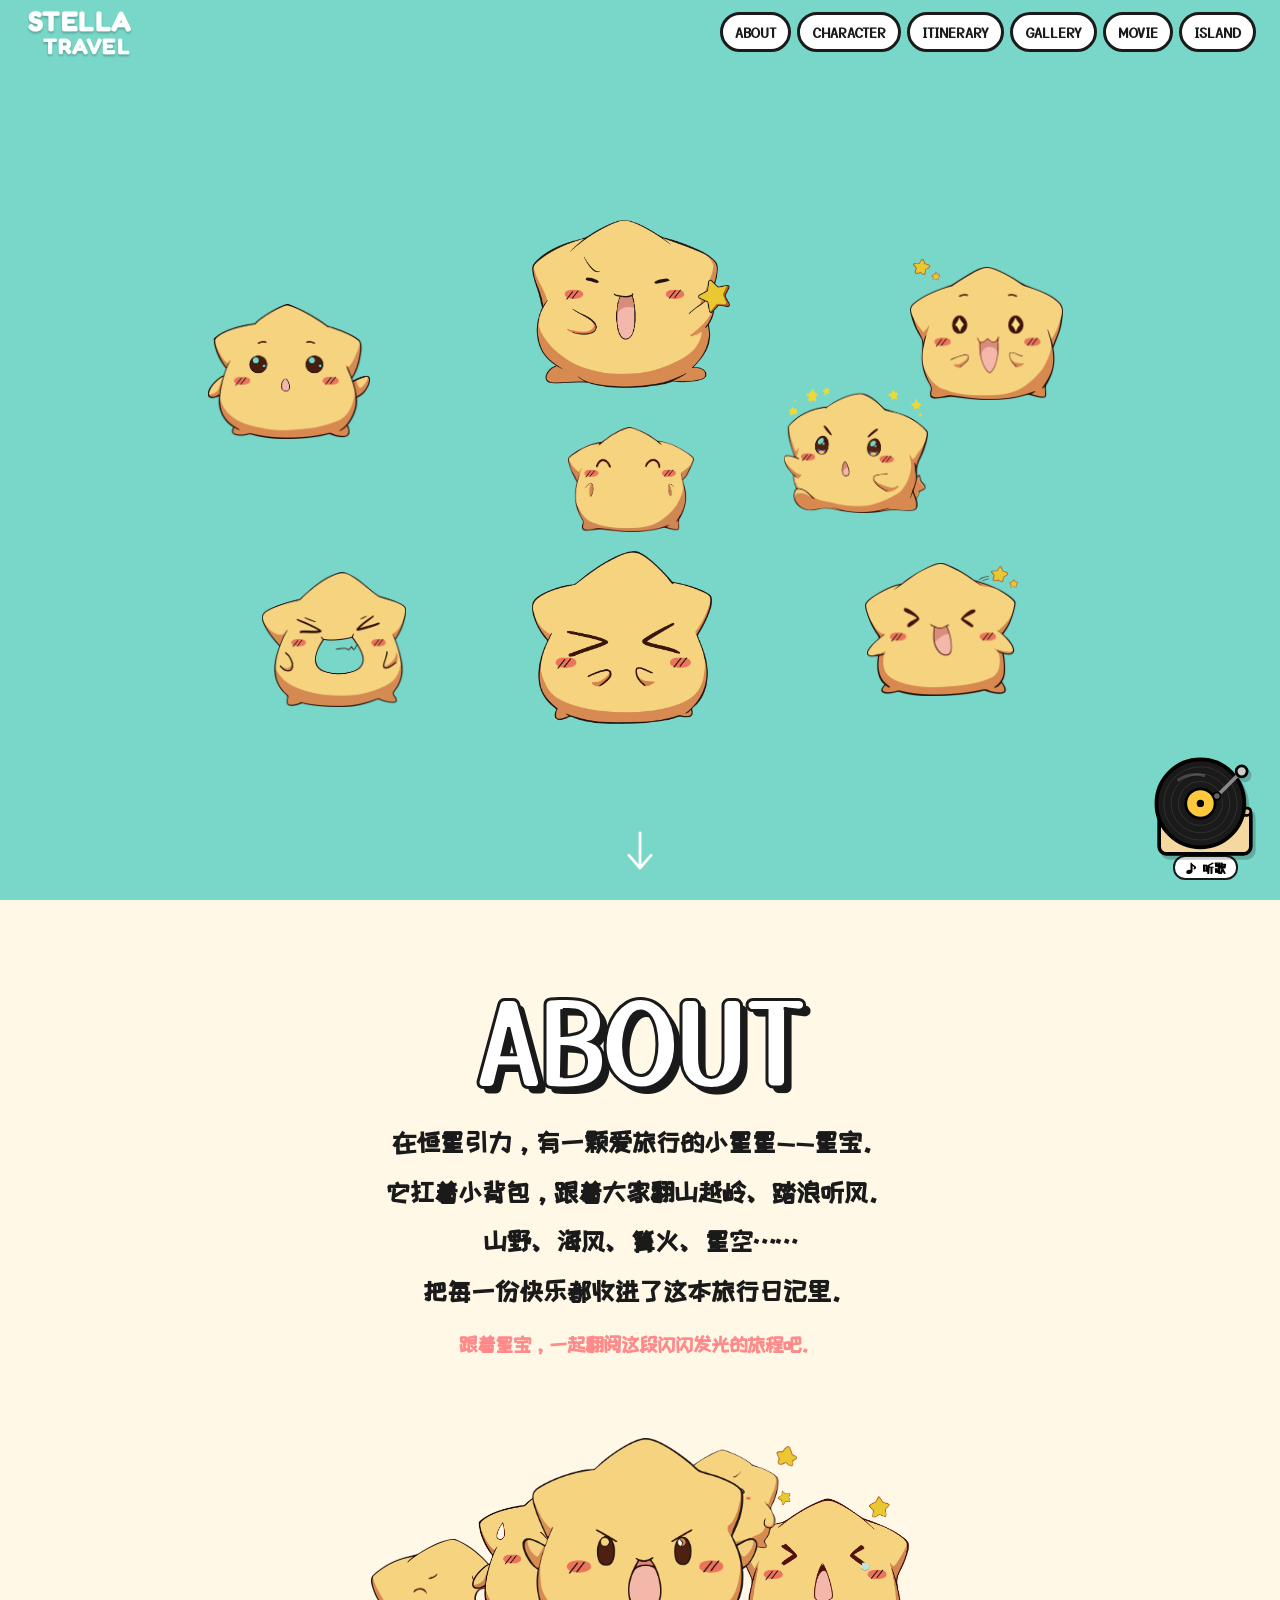
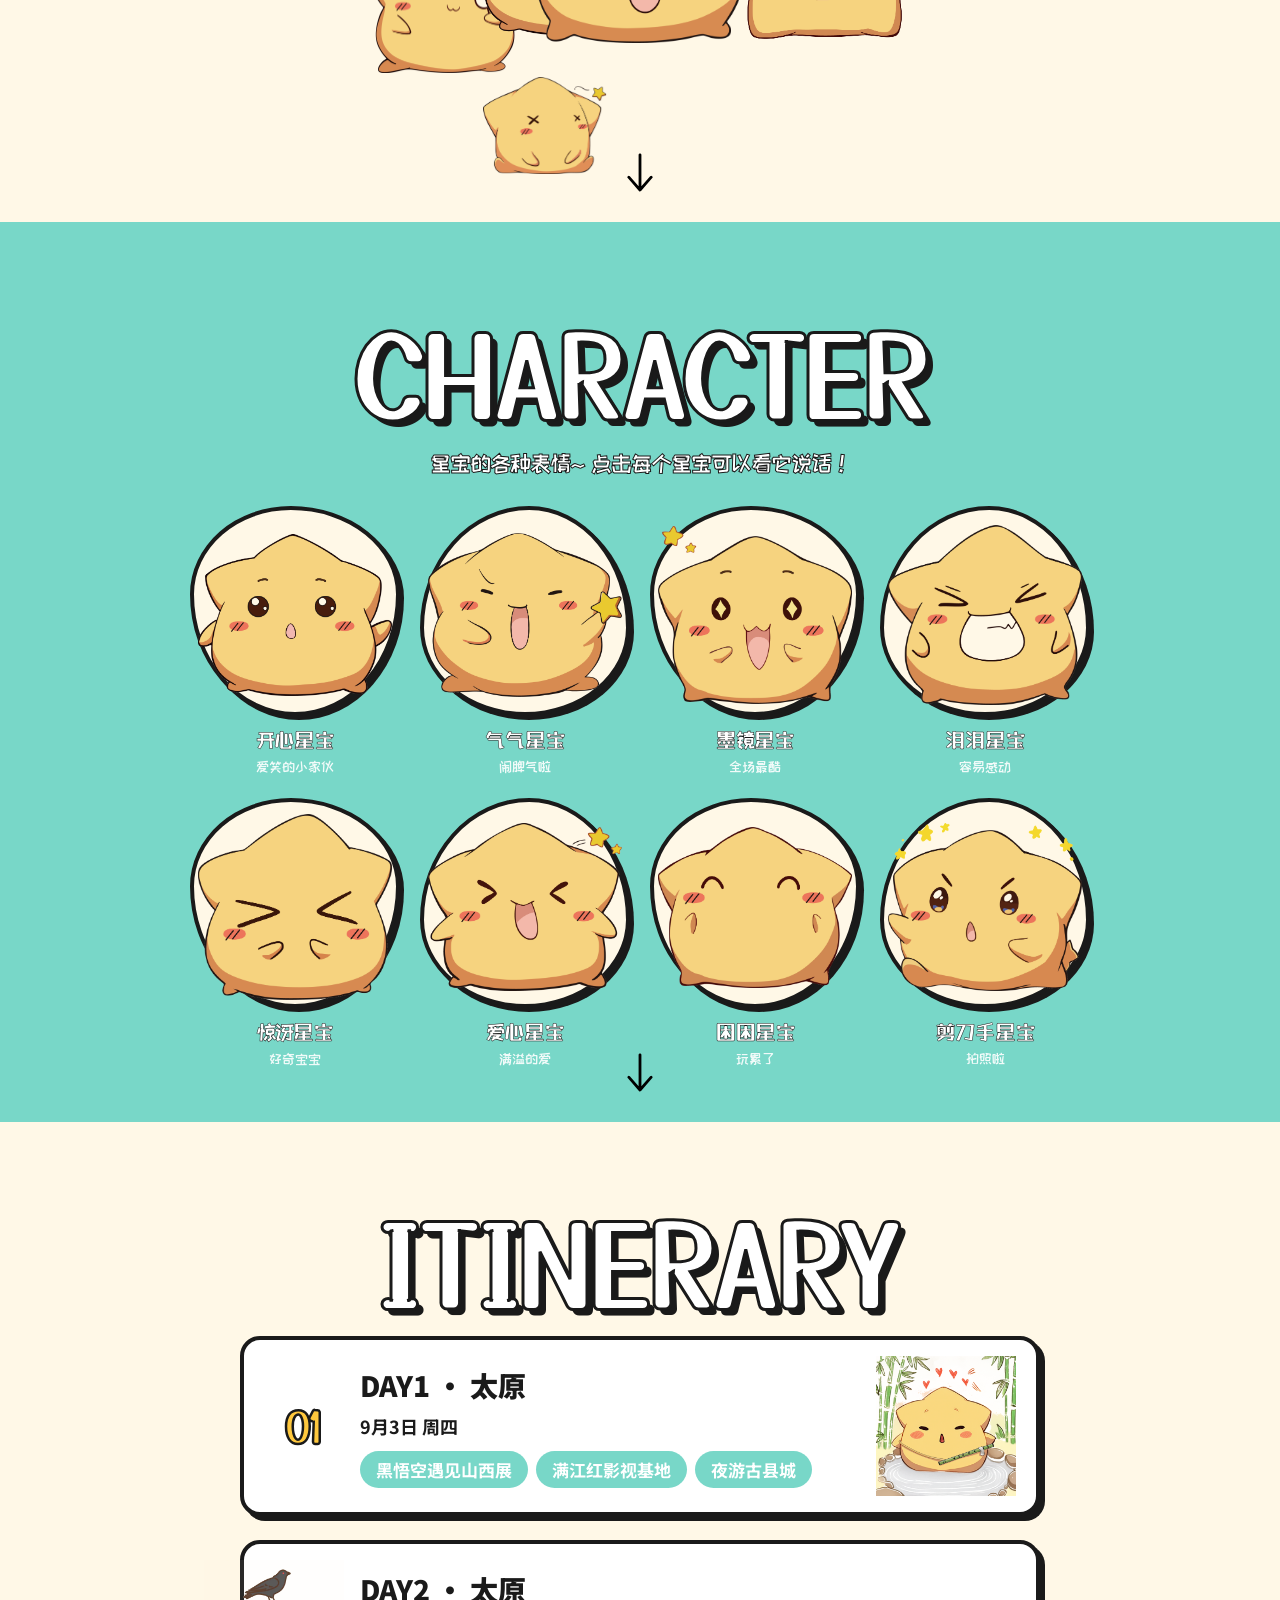
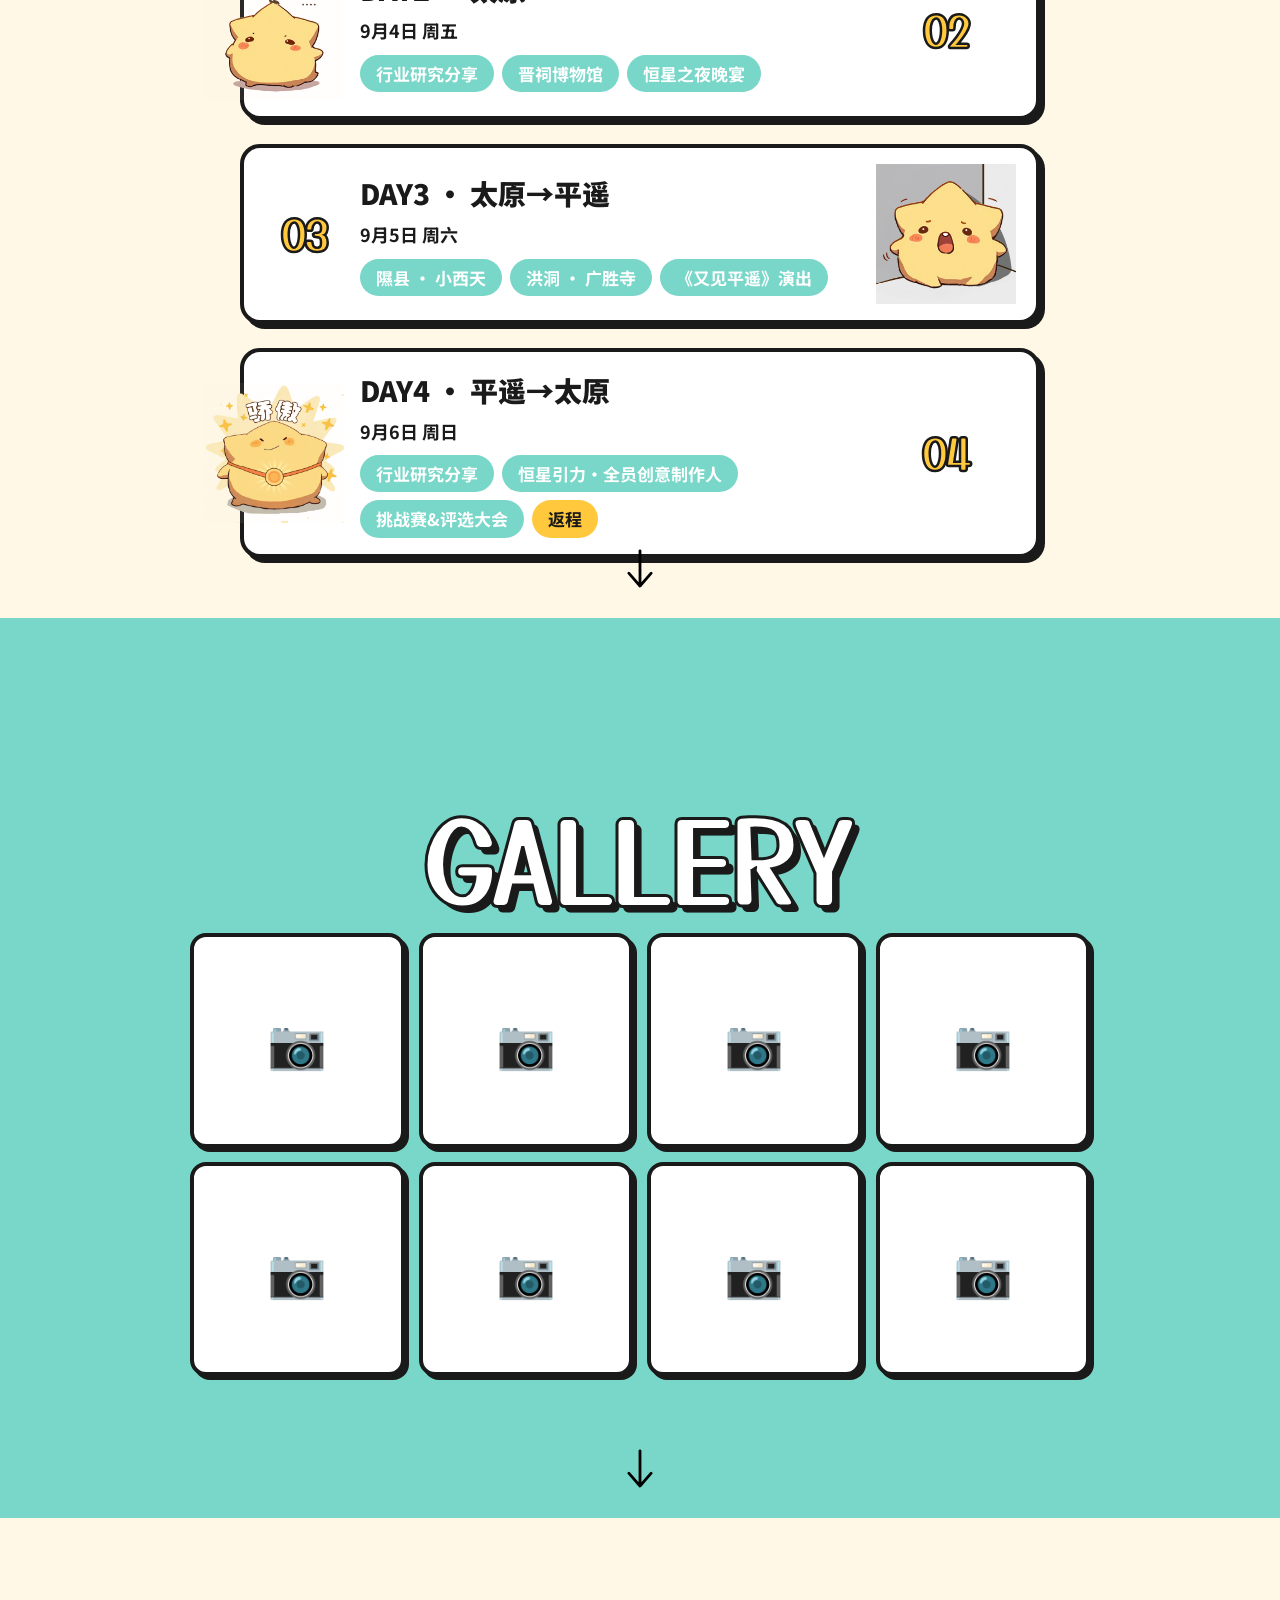
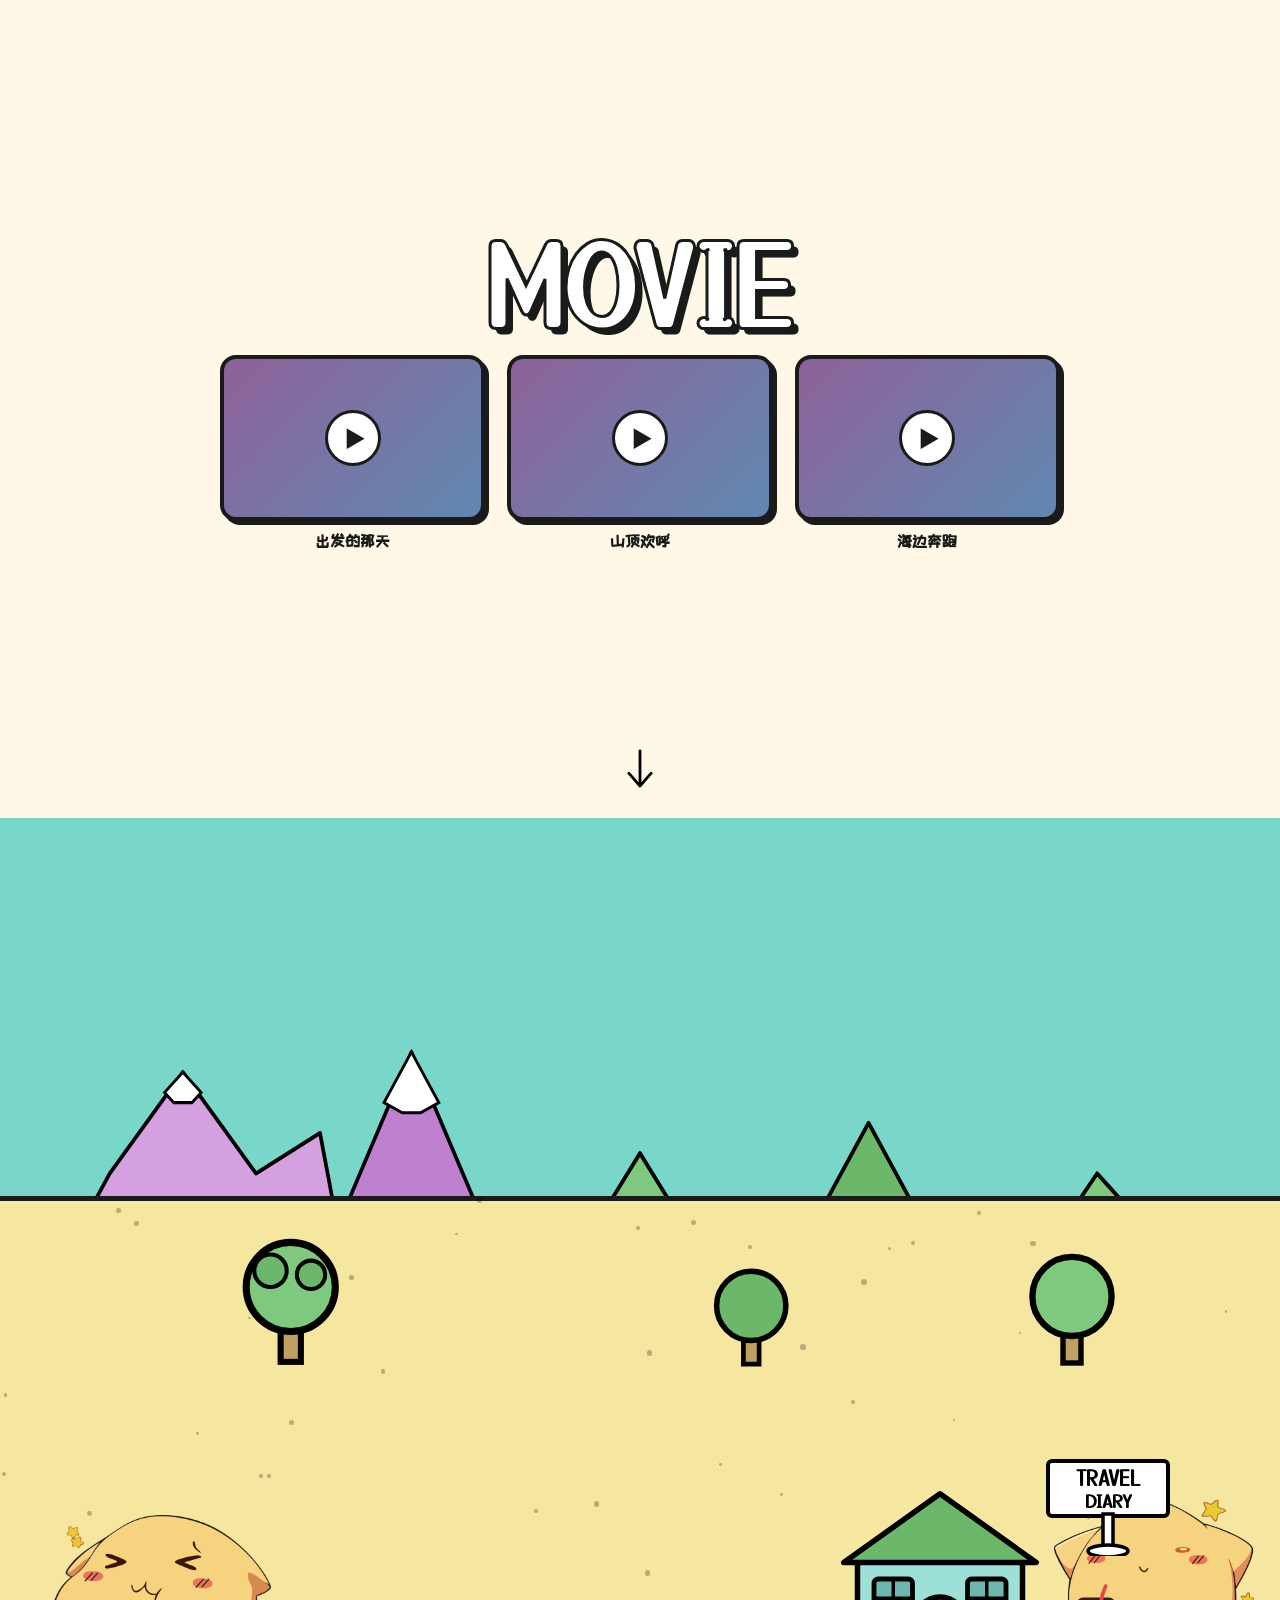
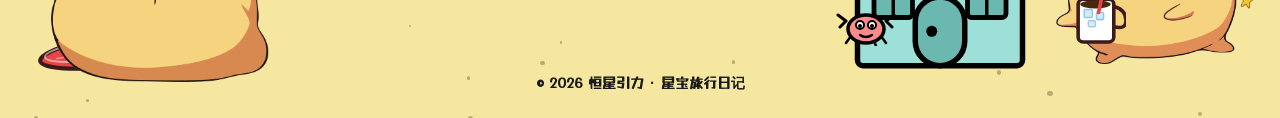
==== index.html @ dc6c6912 "Fix: move files to root for GitHub Pages" ====
<!DOCTYPE html>
<html lang="zh-CN">
<head>
  <meta charset="UTF-8" />
  <meta name="viewport" content="width=device-width, initial-scale=1.0" />
  <title>星宝旅行日记 · 恒星引力团建</title>
  <link rel="preconnect" href="https://fonts.googleapis.com" />
  <link rel="preconnect" href="https://fonts.gstatic.com" crossorigin />
  <link href="https://fonts.googleapis.com/css2?family=Fredoka:wght@600;700&family=Nunito:wght@800;900&family=Yusei+Magic&family=ZCOOL+KuaiLe&family=Noto+Sans+SC:wght@400;500;700;900&display=swap" rel="stylesheet" />
  <link rel="stylesheet" href="css/style.css" />
  <link rel="icon" href="data:image/svg+xml,%3Csvg xmlns='http://www.w3.org/2000/svg' viewBox='0 0 100 100'%3E%3Cpath d='M50 6 L62 38 L96 38 L68 58 L78 92 L50 72 L22 92 L32 58 L4 38 L38 38 Z' fill='%23FFC83D' stroke='%23000' stroke-width='5' stroke-linejoin='round'/%3E%3C/svg%3E" />
</head>
<body>

  <!-- ============ 漂浮小云（从下往上） ============ -->
  <div class="clouds" aria-hidden="true" id="clouds"></div>

  <!-- ============ 固定顶部导航 ============ -->
  <header class="site-header">
    <a href="#hero" class="logo">
      <svg viewBox="0 0 220 95" xmlns="http://www.w3.org/2000/svg" aria-hidden="true">
        <defs>
          <!-- 泡芙毛绒立体阴影：多层柔和投影 -->
          <filter id="puffyShadow" x="-15%" y="-25%" width="130%" height="170%">
            <feGaussianBlur in="SourceAlpha" stdDeviation="1.5" result="blur1"/>
            <feOffset dx="0" dy="3" in="blur1" result="offset1"/>
            <feComponentTransfer><feFuncA type="linear" slope="0.25"/></feComponentTransfer>
            <feMerge><feMergeNode/><feMergeNode in="SourceGraphic"/></feMerge>
          </filter>
          <!-- 高光效果（顶部亮光模拟奶油凸起） -->
          <filter id="creamyHighlight" x="-10%" y="-10%" width="120%" height="120%">
            <feGaussianBlur in="SourceAlpha" stdDeviation="4"/>
            <feOffset dx="0" dy="-2" result="highlight"/>
            <feComposite in="highlight" in2="SourceGraphic" operator="arithmetic" k2="-1" k3="1" result="innerGlow"/>
            <feFlood flood-color="#fff" flood-opacity="0.3" result="whiteFlood"/>
            <feComposite in="whiteFlood" in2="innerGlow" operator="in" result="highlightOverlay"/>
            <feMerge><feMergeNode in="SourceGraphic"/><feMergeNode in="highlightOverlay"/></feMerge>
          </filter>
        </defs>
        <g fill="#fff" filter="url(#puffyShadow)">
          <!-- STELLA -->
          <text x="6" y="45" font-family="'Fredoka', 'Nunito', 'Baloo 2', 'ZCOOL KuaiLe', sans-serif" font-size="48" font-weight="700" letter-spacing="1">STELLA</text>
          <!-- TRAVEL -->
          <text x="32" y="85" font-family="'Fredoka', 'Nunito', 'Baloo 2', sans-serif" font-size="38" font-weight="700" letter-spacing="1.5">TRAVEL</text>
        </g>
      </svg>
    </a>
    <nav class="top-nav">
      <a href="#about">ABOUT</a>
      <a href="#character">CHARACTER</a>
      <a href="#diary">ITINERARY</a>
      <a href="#gallery">GALLERY</a>
      <a href="#movie">MOVIE</a>
      <a href="#island">ISLAND</a>
    </nav>
  </header>

  <!-- ============ 黑胶唱片机（固定右下角，点击播放） ============ -->
  <button class="vinyl-player" id="vinylPlayer" aria-label="播放音乐">
    <svg viewBox="0 0 120 120" class="vinyl-svg">
      <!-- 唱片机底座 -->
      <rect x="10" y="60" width="100" height="50" rx="8" fill="#F5D7A0" stroke="#000" stroke-width="4"/>
      <rect x="10" y="60" width="100" height="8" rx="4" fill="#E8C880" stroke="#000" stroke-width="3"/>
      <!-- 黑胶唱片（可旋转） -->
      <g class="record-disc">
        <circle cx="55" cy="55" r="48" fill="#1a1a1a" stroke="#000" stroke-width="4"/>
        <circle cx="55" cy="55" r="40" fill="none" stroke="#333" stroke-width="1"/>
        <circle cx="55" cy="55" r="32" fill="none" stroke="#333" stroke-width="1"/>
        <circle cx="55" cy="55" r="24" fill="none" stroke="#333" stroke-width="1"/>
        <circle cx="55" cy="55" r="16" fill="#FFC83D" stroke="#000" stroke-width="3"/>
        <circle cx="55" cy="55" r="4" fill="#000"/>
        <path d="M30 30 Q45 20 60 25" stroke="rgba(255,255,255,0.2)" stroke-width="3" fill="none"/>
      </g>
      <!-- 唱臂（不转） -->
      <line x1="100" y1="20" x2="75" y2="45" stroke="#888" stroke-width="4" stroke-linecap="round"/>
      <circle cx="100" cy="20" r="6" fill="#ccc" stroke="#000" stroke-width="3"/>
      <circle cx="73" cy="47" r="4" fill="#666" stroke="#000" stroke-width="2"/>
    </svg>
    <span class="vinyl-label">点我听歌</span>
  </button>
  <audio id="bgm" loop preload="none">
    <source src="最后一页/audio/恒星向前冲.wav" type="audio/wav" />
  </audio>

  <!-- ============ 1. HERO 首页：星宝们散落玩音乐 ============ -->
  <section class="screen screen-hero" id="hero">
    <div class="scatter">
      <div class="sc sc-1"><img src="星宝表情包/transparent/hero/资源 1.png" alt="星宝" class="bao"/></div>
      <div class="sc sc-2"><img src="星宝表情包/transparent/hero/资源 2.png" alt="星宝" class="bao"/></div>
      <div class="sc sc-3"><img src="星宝表情包/transparent/hero/资源 3.png" alt="星宝" class="bao"/></div>
      <div class="sc sc-4"><img src="星宝表情包/transparent/hero/资源 4.png" alt="星宝" class="bao"/></div>
      <div class="sc sc-5"><img src="星宝表情包/transparent/hero/资源 5.png" alt="星宝" class="bao"/></div>
      <div class="sc sc-6"><img src="星宝表情包/transparent/hero/资源 6.png" alt="星宝" class="bao"/></div>
      <div class="sc sc-7"><img src="星宝表情包/transparent/hero/资源 7.png" alt="星宝" class="bao"/></div>
      <div class="sc sc-8"><img src="星宝表情包/transparent/hero/资源 8.png" alt="星宝" class="bao"/></div>
    </div>
    <a href="#about" class="down-arrow" aria-label="next">
      <svg viewBox="0 0 40 60" fill="none" stroke="#fff" stroke-width="3.5" stroke-linecap="round" stroke-linejoin="round"><path d="M20 6 L20 48 M6 34 L20 50 L34 34"/></svg>
    </a>
  </section>

  <!-- ============ 2. ABOUT 关于星宝 ============ -->
  <section class="screen screen-about" id="about">
    <h2 class="big-title">ABOUT</h2>
    <div class="about-text">
      <p>在恒星引力，有一颗爱旅行的小星星——星宝。</p>
      <p>它扛着小背包，跟着大家翻山越岭、踏浪听风。</p>
      <p>山野、海风、篝火、星空……</p>
      <p>把每一份快乐都收进了这本旅行日记里。</p>
      <p class="about-sub">跟着星宝，一起翻阅这段闪闪发光的旅程吧。</p>
    </div>
    <div class="group-illu">
      <div class="group-stars">
        <!-- 中间主星（大） -->
        <img src="星宝表情包/transparent/资源 9.png" class="gs gs-main" alt=""/>
        <!-- 左抱书（替换左下方小星） -->
        <img src="星宝表情包/transparent/资源 10.png" class="gs gs-left-book" alt=""/>
        <!-- 左皱眉 -->
        <img src="星宝表情包/transparent/资源 11.png" class="gs gs-left-frown" alt=""/>
        <!-- 右挥手 -->
        <img src="星宝表情包/transparent/资源 12.png" class="gs gs-right-wave" alt=""/>
        <!-- 中右唱歌 -->
        <img src="星宝表情包/transparent/资源 13.png" class="gs gs-right-sing" alt=""/>
        <!-- 下方小黄脸 -->
        <img src="星宝表情包/transparent/资源 14.png" class="gs gs-bottom-smile" alt=""/>
      </div>
    </div>
    <a href="#character" class="down-arrow" aria-label="next">
      <svg viewBox="0 0 40 60" fill="none" stroke="#000" stroke-width="3.5" stroke-linecap="round" stroke-linejoin="round"><path d="M20 6 L20 48 M6 34 L20 50 L34 34"/></svg>
    </a>
  </section>

  <!-- ============ 3. CHARACTER 星宝表情图鉴 ============ -->
  <section class="screen screen-character" id="character">
    <h2 class="big-title">CHARACTER</h2>
    <p class="char-sub">星宝的各种表情~ 点击每个星宝可以看它说话！</p>
    <div class="char-grid">
      <div class="char-item" data-word="嗨~我是星宝！" data-sound="happy">
        <div class="char-scallop"><img src="星宝表情包/transparent/资源 1.png" alt="开心星宝" class="char-img"/></div>
        <h3>开心星宝</h3><p>爱笑的小家伙</p>
      </div>
      <div class="char-item" data-word="哼！不理你了~" data-sound="angry">
        <div class="char-scallop"><img src="星宝表情包/transparent/资源 2.png" alt="气气星宝" class="char-img"/></div>
        <h3>气气星宝</h3><p>闹脾气啦</p>
      </div>
      <div class="char-item" data-word="哇！好酷~" data-sound="cool">
        <div class="char-scallop"><img src="星宝表情包/transparent/资源 3.png" alt="墨镜星宝" class="char-img"/></div>
        <h3>墨镜星宝</h3><p>全场最酷</p>
      </div>
      <div class="char-item" data-word="呜呜呜...好感动" data-sound="cry">
        <div class="char-scallop"><img src="星宝表情包/transparent/资源 4.png" alt="泪泪星宝" class="char-img"/></div>
        <h3>泪泪星宝</h3><p>容易感动</p>
      </div>
      <div class="char-item" data-word="诶？真的吗！" data-sound="surprised">
        <div class="char-scallop"><img src="星宝表情包/transparent/资源 5.png" alt="惊讶星宝" class="char-img"/></div>
        <h3>惊讶星宝</h3><p>好奇宝宝</p>
      </div>
      <div class="char-item" data-word="爱你们哟~" data-sound="love">
        <div class="char-scallop"><img src="星宝表情包/transparent/资源 6.png" alt="爱心星宝" class="char-img"/></div>
        <h3>爱心星宝</h3><p>满溢的爱</p>
      </div>
      <div class="char-item" data-word="呼...呼..." data-sound="sleepy">
        <div class="char-scallop"><img src="星宝表情包/transparent/资源 7.png" alt="困困星宝" class="char-img"/></div>
        <h3>困困星宝</h3><p>玩累了</p>
      </div>
      <div class="char-item" data-word="耶！茄子~" data-sound="peace">
        <div class="char-scallop"><img src="星宝表情包/transparent/资源 8.png" alt="剪刀手星宝" class="char-img"/></div>
        <h3>剪刀手星宝</h3><p>拍照啦</p>
      </div>
    </div>
    <a href="#diary" class="down-arrow" aria-label="next">
      <svg viewBox="0 0 40 60" fill="none" stroke="#000" stroke-width="3.5" stroke-linecap="round" stroke-linejoin="round"><path d="M20 6 L20 48 M6 34 L20 50 L34 34"/></svg>
    </a>
  </section>

  <!-- ============ 4. DIARY 行程亮点 ============ -->
  <section class="screen screen-diary" id="diary">
    <h2 class="big-title">ITINERARY</h2>
    <div class="diary-scroll">
      <div class="diary-row">
        <div class="diary-num">01</div>
        <div class="diary-info">
          <h3 class="diary-name">DAY1 · 太原</h3>
          <p class="diary-date-text">9月3日 周四</p>
          <ul class="diary-tags">
            <li>黑悟空遇见山西展</li>
            <li>满江红影视基地</li>
            <li>夜游古县城</li>
          </ul>
        </div>
        <div class="diary-bao"><img src="星宝表情包/transparent/2_2.png" alt="星宝" class="bao-img"/></div>
      </div>
      <div class="diary-row reverse">
        <div class="diary-num">02</div>
        <div class="diary-info">
          <h3 class="diary-name">DAY2 · 太原</h3>
          <p class="diary-date-text">9月4日 周五</p>
          <ul class="diary-tags">
            <li>行业研究分享</li>
            <li>晋祠博物馆</li>
            <li>恒星之夜晚宴</li>
          </ul>
        </div>
        <div class="diary-bao"><img src="星宝表情包/transparent/2_4.png" alt="星宝" class="bao-img"/></div>
      </div>
      <div class="diary-row">
        <div class="diary-num">03</div>
        <div class="diary-info">
          <h3 class="diary-name">DAY3 · 太原→平遥</h3>
          <p class="diary-date-text">9月5日 周六</p>
          <ul class="diary-tags">
            <li>隰县 · 小西天</li>
            <li>洪洞 · 广胜寺</li>
            <li>《又见平遥》演出</li>
          </ul>
        </div>
        <div class="diary-bao"><img src="星宝表情包/transparent/2_5.png" alt="星宝" class="bao-img"/></div>
      </div>
      <div class="diary-row reverse">
        <div class="diary-num">04</div>
        <div class="diary-info">
          <h3 class="diary-name">DAY4 · 平遥→太原</h3>
          <p class="diary-date-text">9月6日 周日</p>
          <ul class="diary-tags">
            <li>行业研究分享</li>
            <li>恒星引力·全员创意制作人</li>
            <li>挑战赛&评选大会</li>
            <li class="tag-return">返程</li>
          </ul>
        </div>
        <div class="diary-bao"><img src="星宝表情包/transparent/3_表情包第二弹-8.png" alt="星宝" class="bao-img"/></div>
      </div>
    </div>
    <a href="#gallery" class="down-arrow" aria-label="next">
      <svg viewBox="0 0 40 60" fill="none" stroke="#000" stroke-width="3.5" stroke-linecap="round" stroke-linejoin="round"><path d="M20 6 L20 48 M6 34 L20 50 L34 34"/></svg>
    </a>
  </section>

  <!-- ============ 5. GALLERY 影像相册 ============ -->
  <section class="screen screen-gallery" id="gallery">
    <h2 class="big-title">GALLERY</h2>
    <div class="gallery-wrap">
      <div class="photo-grid">
        <div class="photo"><div class="ph-box"><span>📷</span></div></div>
        <div class="photo"><div class="ph-box"><span>📷</span></div></div>
        <div class="photo"><div class="ph-box"><span>📷</span></div></div>
        <div class="photo"><div class="ph-box"><span>📷</span></div></div>
        <div class="photo"><div class="ph-box"><span>📷</span></div></div>
        <div class="photo"><div class="ph-box"><span>📷</span></div></div>
        <div class="photo"><div class="ph-box"><span>📷</span></div></div>
        <div class="photo"><div class="ph-box"><span>📷</span></div></div>
      </div>
    </div>
    <a href="#movie" class="down-arrow" aria-label="next">
      <svg viewBox="0 0 40 60" fill="none" stroke="#000" stroke-width="3.5" stroke-linecap="round" stroke-linejoin="round"><path d="M20 6 L20 48 M6 34 L20 50 L34 34"/></svg>
    </a>
  </section>

  <!-- ============ 6. MOVIE 视频集锦 ============ -->
  <section class="screen screen-movie" id="movie">
    <h2 class="big-title">MOVIE</h2>
    <div class="movie-grid">
      <div class="mv-card"><div class="mv-thumb"><span class="play-btn">▶</span></div><p>出发的那天</p></div>
      <div class="mv-card"><div class="mv-thumb"><span class="play-btn">▶</span></div><p>山顶欢呼</p></div>
      <div class="mv-card"><div class="mv-thumb"><span class="play-btn">▶</span></div><p>海边奔跑</p></div>
    </div>
    <a href="#island" class="down-arrow" aria-label="next">
      <svg viewBox="0 0 40 60" fill="none" stroke="#000" stroke-width="3.5" stroke-linecap="round" stroke-linejoin="round"><path d="M20 6 L20 48 M6 34 L20 50 L34 34"/></svg>
    </a>
  </section>

  <!-- ============ 7. ISLAND 星宝岛（沙滩场景·仿raccos结尾页） ============ -->
  <section class="screen screen-island" id="island">
    <!-- 天空+远山层 -->
    <div class="island-sky">
      <!-- 紫色山 -->
      <svg class="island-mountain" viewBox="0 0 1400 400" preserveAspectRatio="none">
        <!-- 雪山/火山（左） -->
        <path d="M0 400 L120 200 L200 100 L280 200 L350 160 L400 400 Z" fill="#D4A0E0" stroke="#000" stroke-width="4" stroke-linejoin="round"/>
        <path d="M180 120 L200 100 L220 120 L210 130 L190 130 Z" fill="#fff" stroke="#000" stroke-width="3"/>
        <!-- 紫色大山（中） -->
        <path d="M300 400 L450 80 L600 400 Z" fill="#C080D0" stroke="#000" stroke-width="4" stroke-linejoin="round"/>
        <path d="M420 130 L450 80 L480 130 L460 140 L440 140 Z" fill="#fff" stroke="#000" stroke-width="3"/>
        <!-- 绿山丘 -->
        <path d="M550 400 L700 180 L850 400 Z" fill="#7FC97F" stroke="#000" stroke-width="4" stroke-linejoin="round"/>
        <path d="M800 400 L950 150 L1100 400 Z" fill="#6BB86B" stroke="#000" stroke-width="4" stroke-linejoin="round"/>
        <path d="M1050 400 L1200 200 L1400 400 Z" fill="#7FC97F" stroke="#000" stroke-width="4" stroke-linejoin="round"/>
      </svg>
      <!-- 树 -->
      <div class="island-trees">
        <svg class="tree t1" viewBox="0 0 60 80"><rect x="25" y="45" width="10" height="30" fill="#C0A060" stroke="#000" stroke-width="3"/><circle cx="30" cy="38" r="22" fill="#7FC97F" stroke="#000" stroke-width="3.5"/><circle cx="20" cy="30" r="8" fill="#6BB86B" stroke="#000" stroke-width="2"/><circle cx="40" cy="32" r="7" fill="#6BB86B" stroke="#000" stroke-width="2"/></svg>
        <svg class="tree t2" viewBox="0 0 60 80"><rect x="25" y="45" width="10" height="30" fill="#C0A060" stroke="#000" stroke-width="3"/><circle cx="30" cy="38" r="22" fill="#6BB86B" stroke="#000" stroke-width="3.5"/></svg>
        <svg class="tree t3" viewBox="0 0 60 80"><rect x="25" y="45" width="10" height="30" fill="#C0A060" stroke="#000" stroke-width="3"/><circle cx="30" cy="38" r="22" fill="#7FC97F" stroke="#000" stroke-width="3.5"/></svg>
      </div>
      <!-- 小屋 -->
      <div class="island-house">
        <svg viewBox="0 0 160 140">
          <rect x="20" y="55" width="120" height="80" rx="4" fill="#9DE0D8" stroke="#000" stroke-width="4"/>
          <polygon points="10,60 80,10 150,60" fill="#6BB86B" stroke="#000" stroke-width="4" stroke-linejoin="round"/>
          <rect x="62" y="85" width="36" height="50" rx="18" fill="#6BB8B0" stroke="#000" stroke-width="4"/>
          <circle cx="74" cy="110" r="4" fill="#000"/>
          <rect x="32" y="72" width="28" height="28" rx="3" fill="#6BB8B0" stroke="#000" stroke-width="3.5"/>
          <rect x="100" y="72" width="28" height="28" rx="3" fill="#6BB8B0" stroke="#000" stroke-width="3.5"/>
          <line x1="46" y1="72" x2="46" y2="100" stroke="#000" stroke-width="2.5"/>
          <line x1="32" y1="86" x2="60" y2="86" stroke="#000" stroke-width="2.5"/>
          <line x1="114" y1="72" x2="114" y2="100" stroke="#000" stroke-width="2.5"/>
          <line x1="100" y1="86" x2="128" y2="86" stroke="#000" stroke-width="2.5"/>
        </svg>
      </div>
      <!-- ONLINE STORE 牌子 -->
      <div class="island-sign">
        <svg viewBox="0 0 140 100">
          <rect x="10" y="5" width="120" height="55" rx="4" fill="#fff" stroke="#000" stroke-width="4"/>
          <text x="70" y="30" text-anchor="middle" font-family="Yusei Magic,sans-serif" font-size="20" font-weight="900" fill="#000">TRAVEL</text>
          <text x="70" y="52" text-anchor="middle" font-family="Yusei Magic,sans-serif" font-size="18" font-weight="900" fill="#000">DIARY</text>
          <rect x="65" y="58" width="10" height="40" fill="#fff" stroke="#000" stroke-width="3.5"/>
          <ellipse cx="70" cy="95" rx="20" ry="6" fill="#fff" stroke="#000" stroke-width="3.5"/>
        </svg>
      </div>
      <!-- 小螃蟹 -->
      <div class="island-crab">
        <svg viewBox="0 0 60 45">
          <ellipse cx="30" cy="28" rx="18" ry="14" fill="#FF8A8A" stroke="#000" stroke-width="3.5"/>
          <circle cx="24" cy="24" r="4" fill="#fff" stroke="#000" stroke-width="2"/>
          <circle cx="36" cy="24" r="4" fill="#fff" stroke="#000" stroke-width="2"/>
          <circle cx="24" cy="25" r="2" fill="#000"/>
          <circle cx="36" cy="25" r="2" fill="#000"/>
          <path d="M24 34 Q30 38 36 34" stroke="#000" stroke-width="2.5" fill="none" stroke-linecap="round"/>
          <path d="M10 20 L2 14 M10 20 L4 26" stroke="#000" stroke-width="3" stroke-linecap="round"/>
          <path d="M50 20 L58 14 M50 20 L56 26" stroke="#000" stroke-width="3" stroke-linecap="round"/>
          <path d="M15 35 L10 42 M22 40 L20 45 M38 40 L40 45 M45 35 L50 42" stroke="#000" stroke-width="2.5" stroke-linecap="round"/>
        </svg>
      </div>
      <!-- 冲浪板星宝（资源17 wink + 红色冲浪板）在左侧 -->
      <div class="island-surfer island-star">
        <!-- 红色冲浪板（在星宝背后） -->
        <svg class="prop-surf" viewBox="0 0 200 50">
          <ellipse cx="100" cy="25" rx="95" ry="16" fill="#E84545" stroke="#3D1A1A" stroke-width="4"/>
          <ellipse cx="100" cy="22" rx="90" ry="12" fill="none" stroke="#fff" stroke-width="2" opacity="0.5"/>
          <line x1="20" y1="25" x2="180" y2="25" stroke="#fff" stroke-width="1.5" opacity="0.4" stroke-dasharray="8 6"/>
          <path d="M90 38 L100 50 L110 38 Z" fill="#C03030" stroke="#3D1A1A" stroke-width="3"/>
        </svg>
        <img src="星宝表情包/transparent/island/资源 17.png" alt="冲浪星宝" class="starbao-img"/>
      </div>
      <!-- 咖啡星宝（资源19 眯眼笑 + 冰美式咖啡）在右侧 -->
      <div class="island-coffee island-star">
        <img src="星宝表情包/transparent/island/资源 19.png" alt="咖啡星宝" class="starbao-img"/>
        <!-- 冰美式咖啡杯（在星宝身前） -->
        <svg class="prop-coffee" viewBox="0 0 55 65">
          <!-- 杯身 -->
          <rect x="8" y="15" width="35" height="42" rx="5" fill="#fff" stroke="#3D1A1A" stroke-width="3.5"/>
          <!-- 杯柄 -->
          <path d="M43 22 Q55 25 55 36 Q55 45 43 42" fill="none" stroke="#3D1A1A" stroke-width="3.5" stroke-linecap="round"/>
          <!-- 咖啡液体（冰美式深棕色） -->
          <ellipse cx="25" cy="20" rx="15" ry="4" fill="#4A2810"/>
          <!-- 冰块 -->
          <rect x="14" y="25" width="8" height="8" rx="1" fill="#C8E8FF" stroke="#7EB8E0" stroke-width="1.5" opacity="0.8"/>
          <rect x="26" y="28" width="7" height="7" rx="1" fill="#C8E8FF" stroke="#7EB8E0" stroke-width="1.5" opacity="0.8"/>
          <rect x="18" y="36" width="7" height="6" rx="1" fill="#C8E8FF" stroke="#7EB8E0" stroke-width="1.5" opacity="0.7"/>
          <!-- 吸管 -->
          <line x1="32" y1="10" x2="28" y2="28" stroke="#E84545" stroke-width="3.5" stroke-linecap="round"/>
          <line x1="32" y1="10" x2="35" y2="2" stroke="#E84545" stroke-width="3.5" stroke-linecap="round"/>
        </svg>
      </div>
      <!-- 沙粒点缀 -->
      <div class="sand-dots" id="sandDots"></div>
    </div>
    <!-- 版权 -->
    <p class="island-copy">© 2026 恒星引力 · 星宝旅行日记</p>
  </section>

  <!-- ============ 对话气泡（角色点击） ============ -->
  <div class="speech-bubble" id="speechBubble"></div>

  <!-- ============ 隐藏的SVG星宝精灵库 ============ -->
  <svg style="position:absolute;width:0;height:0;overflow:hidden" aria-hidden="true">
    <defs>
      <!-- 基础星宝身体（可复用内部path） -->
      <!-- 挥手 -->
      <symbol id="bao-wave" viewBox="0 0 200 220">
        <ellipse cx="160" cy="80" rx="16" ry="20" fill="#FFC83D" stroke="#000" stroke-width="5"/>
        <ellipse cx="40" cy="120" rx="15" ry="18" fill="#FFC83D" stroke="#000" stroke-width="5"/>
        <path d="M100 20 L124 88 L198 88 L144 130 L166 200 L100 156 L34 200 L56 130 L2 88 L76 88 Z" fill="#FFC83D" stroke="#000" stroke-width="5.5" stroke-linejoin="round"/>
        <ellipse cx="76" cy="118" rx="14" ry="10" fill="#FF8A8A" opacity="0.55"/>
        <ellipse cx="124" cy="118" rx="14" ry="10" fill="#FF8A8A" opacity="0.55"/>
        <circle cx="84" cy="102" r="9" fill="#000"/><circle cx="116" cy="102" r="9" fill="#000"/>
        <circle cx="87" cy="98" r="3" fill="#fff"/><circle cx="119" cy="98" r="3" fill="#fff"/>
        <path d="M88 124 Q100 138 112 124" stroke="#000" stroke-width="5" fill="none" stroke-linecap="round"/>
      </symbol>
      <!-- 弹吉他 -->
      <symbol id="bao-guitar" viewBox="0 0 200 220">
        <ellipse cx="38" cy="115" rx="15" ry="18" fill="#FFC83D" stroke="#000" stroke-width="5"/>
        <ellipse cx="160" cy="100" rx="15" ry="18" fill="#FFC83D" stroke="#000" stroke-width="5"/>
        <path d="M100 22 L122 86 L192 86 L142 126 L162 192 L100 152 L38 192 L58 126 L8 86 L78 86 Z" fill="#FFC83D" stroke="#000" stroke-width="5.5" stroke-linejoin="round"/>
        <ellipse cx="76" cy="118" rx="13" ry="9" fill="#FF8A8A" opacity="0.55"/>
        <ellipse cx="124" cy="118" rx="13" ry="9" fill="#FF8A8A" opacity="0.55"/>
        <circle cx="84" cy="102" r="8" fill="#000"/><circle cx="116" cy="102" r="8" fill="#000"/>
        <circle cx="86" cy="99" r="2.8" fill="#fff"/><circle cx="118" cy="99" r="2.8" fill="#fff"/>
        <path d="M88 120 Q100 130 112 120" stroke="#000" stroke-width="4.5" fill="none" stroke-linecap="round"/>
        <g transform="translate(30,120) rotate(-35)">
          <ellipse cx="0" cy="30" rx="28" ry="22" fill="#7FC97F" stroke="#000" stroke-width="4.5"/>
          <rect x="-8" y="-10" width="16" height="42" rx="3" fill="#7FC97F" stroke="#000" stroke-width="4.5"/>
          <circle cx="0" cy="-8" r="5" fill="#000"/>
        </g>
      </symbol>
      <!-- 敲鼓 -->
      <symbol id="bao-drum" viewBox="0 0 200 220">
        <ellipse cx="45" cy="105" rx="14" ry="17" fill="#FFC83D" stroke="#000" stroke-width="5"/>
        <ellipse cx="155" cy="105" rx="14" ry="17" fill="#FFC83D" stroke="#000" stroke-width="5"/>
        <path d="M100 22 L122 86 L192 86 L142 126 L162 192 L100 152 L38 192 L58 126 L8 86 L78 86 Z" fill="#FFC83D" stroke="#000" stroke-width="5.5" stroke-linejoin="round"/>
        <ellipse cx="76" cy="118" rx="13" ry="9" fill="#FF8A8A" opacity="0.55"/>
        <ellipse cx="124" cy="118" rx="13" ry="9" fill="#FF8A8A" opacity="0.55"/>
        <circle cx="84" cy="104" r="8" fill="#000"/><circle cx="116" cy="104" r="8" fill="#000"/>
        <circle cx="86" cy="101" r="2.8" fill="#fff"/><circle cx="118" cy="101" r="2.8" fill="#fff"/>
        <path d="M92 122 Q100 130 108 122" stroke="#000" stroke-width="4.5" fill="none" stroke-linecap="round"/>
        <ellipse cx="100" cy="162" rx="38" ry="20" fill="#FFD93D" stroke="#000" stroke-width="5"/>
        <ellipse cx="100" cy="152" rx="38" ry="11" fill="#FFF" stroke="#000" stroke-width="4"/>
        <line x1="48" y1="90" x2="32" y2="140" stroke="#8B5A2B" stroke-width="5" stroke-linecap="round"/>
        <circle cx="32" cy="142" r="8" fill="#A8D8F0" stroke="#000" stroke-width="3.5"/>
        <line x1="152" y1="90" x2="168" y2="140" stroke="#8B5A2B" stroke-width="5" stroke-linecap="round"/>
        <circle cx="168" cy="142" r="8" fill="#FF8A8A" stroke="#000" stroke-width="3.5"/>
      </symbol>
      <!-- 唱歌拿麦 -->
      <symbol id="bao-sing" viewBox="0 0 200 220">
        <ellipse cx="48" cy="108" rx="14" ry="17" fill="#FFC83D" stroke="#000" stroke-width="5"/>
        <ellipse cx="148" cy="88" rx="14" ry="17" fill="#FFC83D" stroke="#000" stroke-width="5"/>
        <path d="M100 22 L122 86 L192 86 L142 126 L162 192 L100 152 L38 192 L58 126 L8 86 L78 86 Z" fill="#FFC83D" stroke="#000" stroke-width="5.5" stroke-linejoin="round"/>
        <ellipse cx="76" cy="115" rx="12" ry="8" fill="#FF8A8A" opacity="0.5"/>
        <ellipse cx="118" cy="115" rx="12" ry="8" fill="#FF8A8A" opacity="0.5"/>
        <circle cx="84" cy="102" r="7" fill="#000"/><circle cx="116" cy="102" r="7" fill="#000"/>
        <circle cx="86" cy="99" r="2.5" fill="#fff"/><circle cx="118" cy="99" r="2.5" fill="#fff"/>
        <ellipse cx="100" cy="124" rx="10" ry="8" fill="#000"/>
        <path d="M94 126 Q100 134 106 126" fill="#FF6B6B"/>
        <ellipse cx="155" cy="70" rx="11" ry="14" fill="#222" stroke="#000" stroke-width="4"/>
        <rect x="151" y="82" width="8" height="24" rx="3" fill="#666" stroke="#000" stroke-width="3"/>
      </symbol>
      <!-- 看书 -->
      <symbol id="bao-book" viewBox="0 0 200 220">
        <ellipse cx="45" cy="110" rx="14" ry="17" fill="#FFC83D" stroke="#000" stroke-width="5"/>
        <ellipse cx="155" cy="110" rx="14" ry="17" fill="#FFC83D" stroke="#000" stroke-width="5"/>
        <path d="M100 22 L122 86 L192 86 L142 126 L162 192 L100 152 L38 192 L58 126 L8 86 L78 86 Z" fill="#FFC83D" stroke="#000" stroke-width="5.5" stroke-linejoin="round"/>
        <circle cx="84" cy="104" r="8" fill="#000"/><circle cx="116" cy="104" r="8" fill="#000"/>
        <circle cx="87" cy="100" r="2.5" fill="#fff"/><circle cx="119" cy="100" r="2.5" fill="#fff"/>
        <path d="M92 122 Q100 128 108 122" stroke="#000" stroke-width="4" fill="none" stroke-linecap="round"/>
        <rect x="60" y="138" width="80" height="42" rx="4" fill="#A8D8F0" stroke="#000" stroke-width="5"/>
        <line x1="100" y1="138" x2="100" y2="180" stroke="#000" stroke-width="4"/>
        <line x1="72" y1="150" x2="92" y2="150" stroke="#000" stroke-width="2"/>
        <line x1="72" y1="160" x2="90" y2="160" stroke="#000" stroke-width="2"/>
        <line x1="108" y1="150" x2="128" y2="150" stroke="#000" stroke-width="2"/>
        <line x1="108" y1="160" x2="126" y2="160" stroke="#000" stroke-width="2"/>
      </symbol>
      <!-- 挥棒指挥 -->
      <symbol id="bao-wand" viewBox="0 0 200 220">
        <ellipse cx="158" cy="48" rx="13" ry="16" fill="#FFC83D" stroke="#000" stroke-width="5"/>
        <ellipse cx="48" cy="110" rx="14" ry="17" fill="#FFC83D" stroke="#000" stroke-width="5"/>
        <path d="M100 22 L122 86 L192 86 L142 126 L162 192 L100 152 L38 192 L58 126 L8 86 L78 86 Z" fill="#FFC83D" stroke="#000" stroke-width="5.5" stroke-linejoin="round"/>
        <ellipse cx="100" cy="22" rx="22" ry="7" fill="#000"/>
        <rect x="86" y="6" width="28" height="20" rx="4" fill="#FF6B6B" stroke="#000" stroke-width="4"/>
        <circle cx="114" cy="4" r="6" fill="#FFD93D" stroke="#000" stroke-width="3"/>
        <ellipse cx="76" cy="118" rx="12" ry="8" fill="#FF8A8A" opacity="0.5"/>
        <ellipse cx="124" cy="118" rx="12" ry="8" fill="#FF8A8A" opacity="0.5"/>
        <circle cx="84" cy="104" r="8" fill="#000"/><circle cx="116" cy="104" r="8" fill="#000"/>
        <circle cx="86" cy="101" r="2.8" fill="#fff"/><circle cx="118" cy="101" r="2.8" fill="#fff"/>
        <path d="M94 122 Q100 128 106 122" stroke="#000" stroke-width="4" fill="none" stroke-linecap="round"/>
        <line x1="158" y1="35" x2="185" y2="2" stroke="#000" stroke-width="5" stroke-linecap="round"/>
        <polygon points="185,2 197,-2 193,14" fill="#000"/>
      </symbol>
      <!-- 摇沙锤 -->
      <symbol id="bao-maraca" viewBox="0 0 200 220">
        <ellipse cx="42" cy="95" rx="12" ry="15" fill="#FFC83D" stroke="#000" stroke-width="5"/>
        <ellipse cx="158" cy="95" rx="12" ry="15" fill="#FFC83D" stroke="#000" stroke-width="5"/>
        <path d="M100 22 L122 86 L192 86 L142 126 L162 192 L100 152 L38 192 L58 126 L8 86 L78 86 Z" fill="#FFC83D" stroke="#000" stroke-width="5.5" stroke-linejoin="round"/>
        <path d="M88 124 Q100 138 112 124" stroke="#000" stroke-width="5" fill="#000" stroke-linecap="round"/>
        <circle cx="84" cy="100" r="7" fill="#000"/><circle cx="116" cy="100" r="7" fill="#000"/>
        <ellipse cx="35" cy="75" rx="14" ry="20" fill="#FF8A8A" stroke="#000" stroke-width="4"/>
        <rect x="31" y="92" width="8" height="30" rx="2" fill="#C06040" stroke="#000" stroke-width="3"/>
        <ellipse cx="165" cy="75" rx="14" ry="20" fill="#A8D8F0" stroke="#000" stroke-width="4"/>
        <rect x="161" y="92" width="8" height="30" rx="2" fill="#C06040" stroke="#000" stroke-width="3"/>
      </symbol>
      <!-- 吹号 -->
      <symbol id="bao-horn" viewBox="0 0 200 220">
        <ellipse cx="175" cy="115" rx="14" ry="16" fill="#FFC83D" stroke="#000" stroke-width="5"/>
        <ellipse cx="45" cy="108" rx="14" ry="17" fill="#FFC83D" stroke="#000" stroke-width="5"/>
        <path d="M100 22 L122 86 L192 86 L142 126 L162 192 L100 152 L38 192 L58 126 L8 86 L78 86 Z" fill="#FFC83D" stroke="#000" stroke-width="5.5" stroke-linejoin="round"/>
        <ellipse cx="76" cy="118" rx="12" ry="8" fill="#FF8A8A" opacity="0.5"/>
        <ellipse cx="122" cy="118" rx="12" ry="8" fill="#FF8A8A" opacity="0.5"/>
        <circle cx="84" cy="104" r="8" fill="#000"/><circle cx="116" cy="104" r="8" fill="#000"/>
        <circle cx="86" cy="101" r="2.8" fill="#fff"/><circle cx="118" cy="101" r="2.8" fill="#fff"/>
        <path d="M94 122 Q100 128 106 122" stroke="#000" stroke-width="4" fill="none" stroke-linecap="round"/>
        <rect x="100" y="118" width="70" height="10" rx="3" fill="#FFD93D" stroke="#000" stroke-width="4"/>
        <ellipse cx="180" cy="123" rx="18" ry="26" fill="#FFD93D" stroke="#000" stroke-width="4.5"/>
        <ellipse cx="180" cy="123" rx="12" ry="20" fill="#FF8A8A" stroke="#000" stroke-width="3"/>
        <circle cx="102" cy="123" r="5" fill="#888" stroke="#000" stroke-width="3"/>
      </symbol>

      <!-- ====== 表情星宝（CHARACTER页面用） ====== -->
      <!-- 开心 -->
      <symbol id="bao-happy" viewBox="0 0 200 220">
        <ellipse cx="40" cy="115" rx="15" ry="18" fill="#FFC83D" stroke="#000" stroke-width="5"/>
        <ellipse cx="160" cy="115" rx="15" ry="18" fill="#FFC83D" stroke="#000" stroke-width="5"/>
        <path d="M100 22 L122 86 L192 86 L142 126 L162 192 L100 152 L38 192 L58 126 L8 86 L78 86 Z" fill="#FFC83D" stroke="#000" stroke-width="5.5" stroke-linejoin="round"/>
        <ellipse cx="76" cy="115" rx="14" ry="10" fill="#FF8A8A" opacity="0.55"/>
        <ellipse cx="124" cy="115" rx="14" ry="10" fill="#FF8A8A" opacity="0.55"/>
        <path d="M78 96 Q84 88 92 96" stroke="#000" stroke-width="4.5" fill="none" stroke-linecap="round"/>
        <path d="M108 96 Q116 88 122 96" stroke="#000" stroke-width="4.5" fill="none" stroke-linecap="round"/>
        <path d="M82 120 Q100 142 118 120" stroke="#000" stroke-width="5" fill="none" stroke-linecap="round"/>
      </symbol>
      <!-- 生气 -->
      <symbol id="bao-angry" viewBox="0 0 200 220">
        <ellipse cx="40" cy="115" rx="15" ry="18" fill="#FFC83D" stroke="#000" stroke-width="5"/>
        <ellipse cx="160" cy="115" rx="15" ry="18" fill="#FFC83D" stroke="#000" stroke-width="5"/>
        <path d="M100 22 L122 86 L192 86 L142 126 L162 192 L100 152 L38 192 L58 126 L8 86 L78 86 Z" fill="#FFC83D" stroke="#000" stroke-width="5.5" stroke-linejoin="round"/>
        <ellipse cx="76" cy="120" rx="12" ry="8" fill="#FF8A8A" opacity="0.4"/>
        <ellipse cx="124" cy="120" rx="12" ry="8" fill="#FF8A8A" opacity="0.4"/>
        <line x1="76" y1="90" x2="92" y2="98" stroke="#000" stroke-width="5" stroke-linecap="round"/>
        <line x1="124" y1="90" x2="108" y2="98" stroke="#000" stroke-width="5" stroke-linecap="round"/>
        <circle cx="86" cy="108" r="7" fill="#000"/><circle cx="114" cy="108" r="7" fill="#000"/>
        <path d="M88 130 Q100 124 112 130" stroke="#000" stroke-width="5" fill="none" stroke-linecap="round"/>
      </symbol>
      <!-- 墨镜酷 -->
      <symbol id="bao-cool" viewBox="0 0 200 220">
        <ellipse cx="40" cy="115" rx="15" ry="18" fill="#FFC83D" stroke="#000" stroke-width="5"/>
        <ellipse cx="160" cy="115" rx="15" ry="18" fill="#FFC83D" stroke="#000" stroke-width="5"/>
        <path d="M100 22 L122 86 L192 86 L142 126 L162 192 L100 152 L38 192 L58 126 L8 86 L78 86 Z" fill="#FFC83D" stroke="#000" stroke-width="5.5" stroke-linejoin="round"/>
        <rect x="72" y="96" width="24" height="16" rx="4" fill="#000" stroke="#000" stroke-width="3"/>
        <rect x="104" y="96" width="24" height="16" rx="4" fill="#000" stroke="#000" stroke-width="3"/>
        <line x1="96" y1="104" x2="104" y2="104" stroke="#fff" stroke-width="2.5"/>
        <path d="M88 125 Q100 132 112 125" stroke="#000" stroke-width="4.5" fill="none" stroke-linecap="round"/>
      </symbol>
      <!-- 哭 -->
      <symbol id="bao-cry" viewBox="0 0 200 220">
        <ellipse cx="40" cy="115" rx="15" ry="18" fill="#FFC83D" stroke="#000" stroke-width="5"/>
        <ellipse cx="160" cy="115" rx="15" ry="18" fill="#FFC83D" stroke="#000" stroke-width="5"/>
        <path d="M100 22 L122 86 L192 86 L142 126 L162 192 L100 152 L38 192 L58 126 L8 86 L78 86 Z" fill="#FFC83D" stroke="#000" stroke-width="5.5" stroke-linejoin="round"/>
        <ellipse cx="76" cy="118" rx="12" ry="8" fill="#FF8A8A" opacity="0.5"/>
        <ellipse cx="124" cy="118" rx="12" ry="8" fill="#FF8A8A" opacity="0.5"/>
        <path d="M80 100 Q86 94 92 100" stroke="#000" stroke-width="4" fill="none" stroke-linecap="round"/>
        <path d="M108 100 Q114 94 120 100" stroke="#000" stroke-width="4" fill="none" stroke-linecap="round"/>
        <circle cx="86" cy="108" r="6" fill="#000"/><circle cx="114" cy="108" r="6" fill="#000"/>
        <path d="M88 128 Q100 120 112 128" stroke="#000" stroke-width="4.5" fill="none" stroke-linecap="round"/>
        <!-- 眼泪 -->
        <path d="M80 114 Q76 128 80 138 Q84 128 80 114" fill="#7EB8F0" stroke="#000" stroke-width="2.5"/>
        <path d="M120 114 Q124 128 120 138 Q116 128 120 114" fill="#7EB8F0" stroke="#000" stroke-width="2.5"/>
      </symbol>
      <!-- 惊讶 -->
      <symbol id="bao-surprised" viewBox="0 0 200 220">
        <ellipse cx="40" cy="115" rx="15" ry="18" fill="#FFC83D" stroke="#000" stroke-width="5"/>
        <ellipse cx="160" cy="115" rx="15" ry="18" fill="#FFC83D" stroke="#000" stroke-width="5"/>
        <path d="M100 22 L122 86 L192 86 L142 126 L162 192 L100 152 L38 192 L58 126 L8 86 L78 86 Z" fill="#FFC83D" stroke="#000" stroke-width="5.5" stroke-linejoin="round"/>
        <ellipse cx="76" cy="115" rx="12" ry="8" fill="#FF8A8A" opacity="0.4"/>
        <ellipse cx="124" cy="115" rx="12" ry="8" fill="#FF8A8A" opacity="0.4"/>
        <circle cx="86" cy="104" r="10" fill="#fff" stroke="#000" stroke-width="3.5"/>
        <circle cx="114" cy="104" r="10" fill="#fff" stroke="#000" stroke-width="3.5"/>
        <circle cx="86" cy="104" r="5" fill="#000"/><circle cx="114" cy="104" r="5" fill="#000"/>
        <ellipse cx="100" cy="128" rx="9" ry="12" fill="#000"/>
      </symbol>
      <!-- 爱心 -->
      <symbol id="bao-love" viewBox="0 0 200 220">
        <ellipse cx="40" cy="115" rx="15" ry="18" fill="#FFC83D" stroke="#000" stroke-width="5"/>
        <ellipse cx="160" cy="115" rx="15" ry="18" fill="#FFC83D" stroke="#000" stroke-width="5"/>
        <path d="M100 22 L122 86 L192 86 L142 126 L162 192 L100 152 L38 192 L58 126 L8 86 L78 86 Z" fill="#FFC83D" stroke="#000" stroke-width="5.5" stroke-linejoin="round"/>
        <ellipse cx="76" cy="115" rx="14" ry="10" fill="#FF8A8A" opacity="0.55"/>
        <ellipse cx="124" cy="115" rx="14" ry="10" fill="#FF8A8A" opacity="0.55"/>
        <!-- 爱心眼 -->
        <path d="M80 100 Q86 92 92 100 Q86 108 80 100 M80 100 Q74 92 80 100 Z" fill="#FF6B6B" stroke="#000" stroke-width="2"/>
        <path d="M108 100 Q114 92 120 100 Q114 108 108 100 M108 100 Q102 92 108 100 Z" fill="#FF6B6B" stroke="#000" stroke-width="2"/>
        <path d="M86 124 Q100 138 114 124" stroke="#000" stroke-width="5" fill="none" stroke-linecap="round"/>
        <!-- 头上爱心 -->
        <path d="M100 10 Q108 0 116 10 Q108 20 100 10 M100 10 Q92 0 100 10 Z" fill="#FF6B6B" stroke="#000" stroke-width="2"/>
      </symbol>
      <!-- 困 -->
      <symbol id="bao-sleepy" viewBox="0 0 200 220">
        <ellipse cx="40" cy="115" rx="15" ry="18" fill="#FFC83D" stroke="#000" stroke-width="5"/>
        <ellipse cx="160" cy="115" rx="15" ry="18" fill="#FFC83D" stroke="#000" stroke-width="5"/>
        <path d="M100 22 L122 86 L192 86 L142 126 L162 192 L100 152 L38 192 L58 126 L8 86 L78 86 Z" fill="#FFC83D" stroke="#000" stroke-width="5.5" stroke-linejoin="round"/>
        <ellipse cx="76" cy="120" rx="12" ry="8" fill="#FF8A8A" opacity="0.4"/>
        <ellipse cx="124" cy="120" rx="12" ry="8" fill="#FF8A8A" opacity="0.4"/>
        <path d="M78 106 Q86 102 94 106" stroke="#000" stroke-width="4" fill="none" stroke-linecap="round"/>
        <path d="M106 106 Q114 102 122 106" stroke="#000" stroke-width="4" fill="none" stroke-linecap="round"/>
        <path d="M90 126 Q100 132 110 126" stroke="#000" stroke-width="4" fill="none" stroke-linecap="round"/>
        <!-- Zzz -->
        <text x="140" y="40" font-family="Yusei Magic,sans-serif" font-size="28" font-weight="900" fill="#000">z</text>
        <text x="155" y="25" font-family="Yusei Magic,sans-serif" font-size="20" font-weight="900" fill="#000">z</text>
      </symbol>
      <!-- 剪刀手 -->
      <symbol id="bao-peace" viewBox="0 0 200 220">
        <ellipse cx="40" cy="115" rx="15" ry="18" fill="#FFC83D" stroke="#000" stroke-width="5"/>
        <ellipse cx="165" cy="75" rx="14" ry="16" fill="#FFC83D" stroke="#000" stroke-width="5"/>
        <path d="M100 22 L122 86 L192 86 L142 126 L162 192 L100 152 L38 192 L58 126 L8 86 L78 86 Z" fill="#FFC83D" stroke="#000" stroke-width="5.5" stroke-linejoin="round"/>
        <ellipse cx="76" cy="118" rx="14" ry="10" fill="#FF8A8A" opacity="0.55"/>
        <ellipse cx="124" cy="118" rx="14" ry="10" fill="#FF8A8A" opacity="0.55"/>
        <circle cx="84" cy="104" r="8" fill="#000"/><circle cx="116" cy="104" r="8" fill="#000"/>
        <circle cx="86" cy="101" r="2.8" fill="#fff"/><circle cx="118" cy="101" r="2.8" fill="#fff"/>
        <path d="M88 122 Q100 132 112 122" stroke="#000" stroke-width="5" fill="none" stroke-linecap="round"/>
        <!-- V字手势 -->
        <line x1="165" y1="62" x2="175" y2="25" stroke="#FFC83D" stroke-width="8" stroke-linecap="round"/>
        <line x1="165" y1="62" x2="155" y2="28" stroke="#FFC83D" stroke-width="8" stroke-linecap="round"/>
        <line x1="175" y1="25" x2="175" y2="25" stroke="#000" stroke-width="4" stroke-linecap="round"/>
        <line x1="155" y1="28" x2="155" y2="28" stroke="#000" stroke-width="4" stroke-linecap="round"/>
      </symbol>
    </defs>
  </svg>

  <script src="js/main.js"></script>
</body>
</html>
---- css/style.css ----
/* ========== 全局重置 & 变量 ========== */
*, *::before, *::after { margin:0; padding:0; box-sizing:border-box; }

:root{
  --mint:#78D7C8;
  --mint-deep:#5EC4B4;
  --cream:#FFF8E7;
  --yellow:#FFC83D;
  --pink:#FF8A8A;
  --blue:#7EB8F0;
  --green:#7FC97F;
  --purple:#C080D0;
  --ink:#1a1a1a;
  --nav-h:64px;
}

html{ scroll-behavior:smooth; scroll-snap-type:y mandatory; }
body{
  font-family:"Noto Sans SC","ZCOOL KuaiLe","PingFang SC",sans-serif;
  background:var(--mint);
  color:var(--ink);
  overflow-x:hidden;
  line-height:1.6;
  -webkit-font-smoothing:antialiased;
}
button{ font-family:inherit; cursor:pointer; border:none; background:none; }
a{ color:inherit; text-decoration:none; }
img,svg{ display:block; max-width:100%; }

/* ========== 全屏 section ========== */
.screen{
  min-height:100vh;
  position:relative;
  scroll-snap-align:start;
  display:flex;
  flex-direction:column;
  align-items:center;
  justify-content:center;
  padding:calc(var(--nav-h) + 20px) 24px 40px;
  overflow:hidden;
}

/* ========== 顶部导航 ========== */
.site-header{
  position:fixed; top:0; left:0; right:0;
  height:var(--nav-h);
  display:flex; align-items:center; justify-content:space-between;
  padding:0 24px;
  z-index:200;
  background:rgba(120,215,200,0.85);
  backdrop-filter:blur(8px);
  -webkit-backdrop-filter:blur(8px);
}
.logo svg{ height:56px; width:auto; display:block; }
.top-nav{ display:flex; gap:6px; flex-wrap:wrap; }
.top-nav a{
  font-family:"Yusei Magic","ZCOOL KuaiLe",sans-serif;
  font-size:14px; font-weight:900;
  padding:6px 12px;
  border:3px solid var(--ink);
  border-radius:20px;
  background:#fff;
  transition:transform .15s, background .15s;
  white-space:nowrap;
}
.top-nav a:hover{
  background:var(--yellow);
  transform:translateY(-2px);
}

/* ========== 流星（从右上向左下划落） ========== */
.clouds{
  position:fixed;
  top:0; left:0; width:100%; height:100%;
  pointer-events:none;
  z-index:1;
  overflow:hidden;
}
.meteor{
  position:absolute;
  top:-150px;
  opacity:0;
  animation:meteorFall linear infinite;
}
.meteor svg{ width:100%; height:100%; display:block; }
@keyframes meteorFall{
  0%{
    transform:translate(0, 0) rotate(35deg);
    opacity:0;
  }
  5%{ opacity:1; }
  85%{ opacity:1; }
  100%{
    transform:translate(-120vw, 120vh) rotate(35deg);
    opacity:0;
  }
}

/* ========== 黑胶唱片机 ========== */
.vinyl-player{
  position:fixed;
  right:20px; bottom:20px;
  width:110px;
  z-index:200;
  display:flex; flex-direction:column; align-items:center;
  transition:transform .2s;
}
.vinyl-player:hover{ transform:scale(1.08); }
.vinyl-svg{
  width:110px; height:110px;
  filter:drop-shadow(3px 4px 0 rgba(0,0,0,0.2));
  animation:vinylBob 3s ease-in-out infinite;
}
.vinyl-svg .record-disc{
  transform-origin:55px 55px;
  animation:spin 3s linear infinite;
  animation-play-state:paused;
}
.vinyl-player.playing .vinyl-svg .record-disc{
  animation-play-state:running;
}
.vinyl-player.playing .vinyl-svg{
  animation:vinylBob 1.5s ease-in-out infinite;
}
.vinyl-label{
  font-family:"Yusei Magic","ZCOOL KuaiLe",sans-serif;
  font-size:12px; font-weight:900;
  background:#fff;
  border:2.5px solid var(--ink);
  border-radius:12px;
  padding:2px 10px;
  margin-top:-8px;
  white-space:nowrap;
}
@keyframes spin{ 100%{ transform:rotate(360deg); } }
@keyframes vinylBob{
  0%,100%{ transform:translateY(0); }
  50%{ transform:translateY(-6px); }
}

/* ========== 大标题 ========== */
.big-title{
  font-family:"Yusei Magic","ZCOOL KuaiLe",sans-serif;
  font-size:clamp(48px, 9vw, 110px);
  font-weight:900;
  -webkit-text-stroke:3px var(--ink);
  color:#fff;
  text-shadow:6px 6px 0 var(--ink);
  letter-spacing:2px;
  margin-bottom:20px;
  text-align:center;
  line-height:1;
}

/* ========== 向下箭头 ========== */
.down-arrow{
  position:absolute; bottom:24px; left:50%; transform:translateX(-50%);
  animation:bobble 1.5s ease-in-out infinite;
}
.down-arrow svg{ width:32px; height:48px; }
.down-arrow:hover{ animation-play-state:paused; }
@keyframes bobble{
  0%,100%{ transform:translateX(-50%) translateY(0); }
  50%{ transform:translateX(-50%) translateY(10px); }
}

/* ========== HERO 首页 ========== */
.screen-hero{
  background:var(--mint);
}
.scatter{
  position:relative;
  width:100%; max-width:900px;
  height:min(70vh, 560px);
}
.sc{
  position:absolute;
  animation:float 3s ease-in-out infinite;
}
.sc .bao{ width:100%; height:100%; object-fit:contain; }
.sc-1{ width:18%; top:20%; left:2%; animation-delay:0s; }
.sc-2{ width:22%; top:5%; left:38%; animation-delay:.4s; }
.sc-3{ width:17%; top:12%; right:3%; animation-delay:.8s; }
.sc-4{ width:16%; bottom:8%; left:8%; animation-delay:.2s; }
.sc-5{ width:20%; bottom:5%; left:38%; animation-delay:.6s; }
.sc-6{ width:17%; bottom:10%; right:8%; animation-delay:1s; }
.sc-7{ width:14%; top:42%; left:42%; animation-delay:.3s; }
.sc-8{ width:16%; top:35%; right:18%; animation-delay:.7s; }
@keyframes float{
  0%,100%{ transform:translateY(0) rotate(-2deg); }
  50%{ transform:translateY(-12px) rotate(2deg); }
}

/* ========== ABOUT ========== */
.screen-about{
  background:var(--cream);
}
.about-text{
  text-align:center;
  max-width:600px;
  margin-bottom:20px;
}
.about-text p{
  font-family:"ZCOOL KuaiLe",sans-serif;
  font-size:clamp(18px, 2.5vw, 26px);
  font-weight:700;
  margin:8px 0;
}
.about-sub{
  margin-top:16px !important;
  color:var(--pink);
  font-size:clamp(16px, 2vw, 20px) !important;
}
.group-illu{
  width:min(90vw, 560px);
  margin-top:20px;
}
.group-stars{
  position:relative;
  width:100%;
  aspect-ratio:3/2;
}
.gs{
  position:absolute;
  object-fit:contain;
  display:block;
}
.gs-main{
  width:42%;
  top:8%;
  left:50%;
  transform:translateX(-50%);
  z-index:3;
}
.gs-left-book{
  width:28%;
  top:35%;
  left:2%;
  z-index:2;
}
.gs-left-frown{
  width:32%;
  top:20%;
  left:20%;
  z-index:2;
}
.gs-right-wave{
  width:30%;
  top:22%;
  right:2%;
  z-index:2;
}
.gs-right-sing{
  width:28%;
  top:10%;
  right:22%;
  z-index:2;
}
.gs-bottom-smile{
  width:22%;
  bottom:2%;
  left:22%;
  z-index:1;
}

/* ========== CHARACTER 表情图鉴 ========== */
.screen-character{
  background:var(--mint);
}
.char-sub{
  font-family:"ZCOOL KuaiLe",sans-serif;
  font-size:clamp(16px, 2vw, 22px);
  font-weight:700;
  color:#fff;
  -webkit-text-stroke:1px var(--ink);
  margin-bottom:24px;
  text-align:center;
}
.char-grid{
  display:grid;
  grid-template-columns:repeat(4, 1fr);
  gap:20px;
  width:min(95vw, 900px);
}
.char-item{
  display:flex; flex-direction:column; align-items:center;
  cursor:pointer;
  transition:transform .2s;
}
.char-item:hover{ transform:scale(1.08) translateY(-4px); }
.char-item:active{ transform:scale(0.95); }
.char-scallop{
  width:100%;
  aspect-ratio:1;
  position:relative;
  display:flex; align-items:center; justify-content:center;
}
/* 扇贝形圆形底 —— 用径向渐变 + border-radius 模拟波浪边 */
.char-scallop::before{
  content:"";
  position:absolute; inset:0;
  background:var(--cream);
  border:4px solid var(--ink);
  border-radius:48% 52% 50% 50% / 42% 42% 58% 58%;
  box-shadow:4px 4px 0 var(--ink);
  transition:background .2s;
}
.char-item:nth-child(even) .char-scallop::before{
  border-radius:52% 48% 50% 50% / 58% 58% 42% 42%;
}
.char-item:hover .char-scallop::before{
  background:var(--yellow);
}
.char-img{
  position:relative; z-index:1;
  width:92%;
  height:92%;
  object-fit:contain;
  transform:translateY(4px);
}
.char-item h3{
  font-family:"Yusei Magic","ZCOOL KuaiLe",sans-serif;
  font-size:clamp(14px, 1.6vw, 20px);
  font-weight:900;
  margin-top:8px;
  -webkit-text-stroke:0.5px var(--ink);
  color:#fff;
  text-align:center;
}
.char-item p{
  font-family:"ZCOOL KuaiLe",sans-serif;
  font-size:clamp(11px, 1.2vw, 14px);
  color:#fff;
  text-align:center;
  opacity:0.9;
}

/* ========== DIARY 旅行日记 ========== */
.screen-diary{
  background:var(--cream);
  min-height:auto;
  padding-bottom:60px;
}
.diary-scroll{
  display:flex; flex-direction:column; gap:24px;
  width:min(95vw, 800px);
}
.diary-row{
  display:grid;
  grid-template-columns:80px 1fr 140px;
  gap:16px;
  align-items:center;
  background:#fff;
  border:4px solid var(--ink);
  border-radius:20px;
  padding:16px 20px;
  box-shadow:5px 5px 0 var(--ink);
  transition:transform .15s;
}
.diary-row:hover{ transform:translate(-2px,-2px); box-shadow:7px 7px 0 var(--ink); }
.diary-row.reverse{ grid-template-columns:140px 1fr 80px; direction:rtl; }
.diary-row.reverse > *{ direction:ltr; }
.diary-num{
  font-family:"Yusei Magic",sans-serif;
  font-size:42px; font-weight:900;
  color:var(--yellow);
  -webkit-text-stroke:2.5px var(--ink);
  text-align:center;
  line-height:1;
}
.diary-info h3{
  font-family:"Noto Sans SC",sans-serif;
  font-size:clamp(20px, 2.8vw, 28px);
  font-weight:900;
  color:var(--ink);
}
.diary-date-text{
  font-family:"Noto Sans SC",sans-serif;
  font-size:clamp(14px, 1.8vw, 18px);
  color:var(--ink);
  margin:4px 0 10px;
  font-weight:700;
}
.diary-tags{
  list-style:none;
  display:flex;
  flex-wrap:wrap;
  gap:8px;
}
.diary-tags li{
  font-family:"Noto Sans SC",sans-serif;
  font-size:clamp(13px, 1.5vw, 17px);
  font-weight:700;
  background:var(--mint);
  color:#fff;
  padding:5px 16px;
  border-radius:20px;
  transition:transform .15s, background .15s;
}
.diary-tags li:hover{
  transform:translateY(-2px);
  background:var(--mint-deep);
}
.diary-tags .tag-return{
  background:var(--yellow);
  color:var(--ink);
}
.diary-bao{ width:140px; display:flex; align-items:center; justify-content:center; }
.bao-img{ width:100%; height:auto; object-fit:contain; }

/* ========== GALLERY 相册 ========== */
.screen-gallery{
  background:var(--mint);
}
.gallery-wrap{
  width:min(95vw, 900px);
}
.photo-grid{
  display:grid;
  grid-template-columns:repeat(4, 1fr);
  gap:14px;
}
.photo{ aspect-ratio:1; }
.ph-box{
  width:100%; height:100%;
  background:#fff;
  border:4px solid var(--ink);
  border-radius:16px;
  box-shadow:4px 4px 0 var(--ink);
  display:flex; align-items:center; justify-content:center;
  font-size:48px;
  transition:transform .2s;
}
.ph-box:hover{ transform:translate(-2px,-2px) rotate(-2deg); box-shadow:6px 6px 0 var(--ink); }

/* ========== MOVIE 视频 ========== */
.screen-movie{
  background:var(--cream);
}
.movie-grid{
  display:grid;
  grid-template-columns:repeat(3, 1fr);
  gap:22px;
  width:min(95vw, 840px);
}
.mv-card{ text-align:center; }
.mv-thumb{
  aspect-ratio:16/10;
  background:var(--ink);
  border:4px solid var(--ink);
  border-radius:16px;
  box-shadow:4px 4px 0 var(--ink);
  display:flex; align-items:center; justify-content:center;
  margin-bottom:8px;
  position:relative;
  overflow:hidden;
  cursor:pointer;
  transition:transform .2s;
}
.mv-thumb:hover{ transform:translate(-2px,-2px); box-shadow:6px 6px 0 var(--ink); }
.mv-thumb::before{
  content:"";
  position:absolute; inset:0;
  background:linear-gradient(135deg, var(--purple), var(--blue));
  opacity:0.7;
}
.play-btn{
  position:relative; z-index:1;
  width:56px; height:56px;
  background:#fff;
  border:3px solid var(--ink);
  border-radius:50%;
  font-size:22px;
  display:flex; align-items:center; justify-content:center;
  padding-left:4px;
}
.mv-card p{
  font-family:"ZCOOL KuaiLe",sans-serif;
  font-size:16px; font-weight:700;
}

/* ========== ISLAND 岛屿沙滩场景 ========== */
.screen-island{
  background:linear-gradient(to bottom, var(--mint) 0%, var(--mint) 42%, #F5E6A0 42%, #F5E6A0 100%);
  padding:0;
  justify-content:flex-end;
  min-height:100vh;
  scroll-snap-align:start;
}
.island-sky{
  position:absolute;
  inset:0;
  overflow:hidden;
}
/* 远山 */
.island-mountain{
  position:absolute;
  bottom:38%;
  left:0;
  width:100%;
  height:45%;
}
/* 沙滩层 */
.island-sky::after{
  content:"";
  position:absolute;
  bottom:0; left:0; right:0;
  height:58%;
  background:#F5E6A0;
  border-top:5px solid var(--ink);
}
/* 树 */
.island-trees{
  position:absolute;
  bottom:38%;
  left:0; right:0;
  height:20%;
  z-index:3;
}
.tree{ position:absolute; height:90%; width:auto; }
.tree.t1{ left:18%; bottom:2%; }
.tree.t2{ left:55%; bottom:2%; height:70%; }
.tree.t3{ right:12%; bottom:2%; height:80%; }
/* 小屋 */
.island-house{
  position:absolute;
  bottom:5%;
  right:18%;
  width:min(220px, 22vw);
  z-index:5;
}
/* 牌子 */
.island-sign{
  position:absolute;
  bottom:18%;
  right:8%;
  width:min(140px, 14vw);
  z-index:6;
  animation:signSway 3s ease-in-out infinite;
  transform-origin:bottom center;
}
@keyframes signSway{
  0%,100%{ transform:rotate(-3deg); }
  50%{ transform:rotate(3deg); }
}
/* 螃蟹 */
.island-crab{
  position:absolute;
  bottom:8%;
  right:30%;
  width:60px;
  z-index:6;
  animation:crabWalk 8s ease-in-out infinite;
}
@keyframes crabWalk{
  0%{ transform:translateX(0) scaleX(1); }
  25%{ transform:translateX(-60px) scaleX(1); }
  50%{ transform:translateX(-60px) scaleX(-1); }
  75%{ transform:translateX(20px) scaleX(-1); }
  100%{ transform:translateX(0) scaleX(1); }
}
/* 冲浪板星宝（左侧） */
.island-surfer{
  position:absolute;
  bottom:4%;
  left:4%;
  width:min(220px, 22vw);
  z-index:5;
  animation:swimBob 3s ease-in-out infinite;
}
/* 咖啡星宝（右侧） */
.island-coffee{
  position:absolute;
  bottom:6%;
  right:2%;
  width:min(200px, 20vw);
  z-index:5;
  animation:loungerRock 3s ease-in-out infinite;
}
@keyframes loungerRock{
  0%,100%{ transform:rotate(-3deg); }
  50%{ transform:rotate(3deg) translateY(-5px); }
}
/* 星宝PNG图片基础 */
.island-star{
  display:flex;
  align-items:flex-end;
  justify-content:center;
}
.starbao-img{
  width:100%;
  height:auto;
  display:block;
  position:relative;
  z-index:2;
  object-fit:contain;
}
/* 冲浪板（在星宝背后下方） */
.prop-surf{
  position:absolute;
  bottom:5%;
  left:-8%;
  width:95%;
  z-index:1;
  transform:rotate(-8deg);
}
/* 咖啡杯（在星宝身前左下角） */
.prop-coffee{
  position:absolute;
  bottom:8%;
  left:8%;
  width:28%;
  z-index:3;
}
@keyframes swimBob{
  0%,100%{ transform:translateY(0) rotate(-3deg); }
  50%{ transform:translateY(-8px) rotate(3deg); }
}
/* 沙粒 */
.sand-dots{
  position:absolute;
  bottom:0; left:0; right:0;
  height:58%;
  z-index:2;
  pointer-events:none;
}
.sand-dot{
  position:absolute;
  width:5px; height:5px;
  background:rgba(0,0,0,0.25);
  border-radius:50%;
}
.island-copy{
  position:relative;
  z-index:10;
  font-family:"Yusei Magic",sans-serif;
  font-size:14px;
  font-weight:700;
  text-align:center;
  padding:20px 0 24px;
  color:var(--ink);
}

/* ========== 对话气泡 ========== */
.speech-bubble{
  position:fixed;
  top:50%; left:50%;
  transform:translate(-50%, -50%) scale(0);
  background:#fff;
  border:4px solid var(--ink);
  border-radius:20px;
  padding:16px 24px;
  font-family:"ZCOOL KuaiLe",sans-serif;
  font-size:22px;
  font-weight:700;
  z-index:300;
  box-shadow:6px 6px 0 var(--ink);
  pointer-events:none;
  transition:transform .3s cubic-bezier(.34,1.56,.64,1);
  white-space:nowrap;
}
.speech-bubble.show{ transform:translate(-50%, -50%) scale(1); }
.speech-bubble::after{
  content:"";
  position:absolute;
  bottom:-16px; left:50%;
  transform:translateX(-50%);
  border:8px solid transparent;
  border-top-color:var(--ink);
}
.speech-bubble::before{
  content:"";
  position:absolute;
  bottom:-10px; left:50%;
  transform:translateX(-50%);
  width:16px; height:10px;
  background:#fff;
  z-index:1;
}

/* ========== 响应式 ========== */
@media (max-width: 768px){
  .top-nav a{ font-size:11px; padding:4px 8px; border-width:2px; }
  .site-header{ padding:0 12px; }
  .logo svg{ height:36px; }
  .vinyl-player{ width:80px; right:10px; bottom:10px; }
  .vinyl-svg{ width:80px; height:80px; }
  .vinyl-label{ font-size:10px; padding:1px 8px; }
  .char-grid{ grid-template-columns:repeat(2, 1fr); gap:14px; }
  .diary-row{
    grid-template-columns:50px 1fr 90px;
    gap:10px;
    padding:12px;
  }
  .diary-row.reverse{ grid-template-columns:90px 1fr 50px; }
  .diary-num{ font-size:28px; }
  .diary-bao{ width:90px; }
  .photo-grid{ grid-template-columns:repeat(2, 1fr); }
  .movie-grid{ grid-template-columns:repeat(3, 1fr); gap:12px; }
  .island-crab{ width:40px; }
}
@media (max-width:480px){
  .big-title{ font-size:48px; text-shadow:4px 4px 0 var(--ink); -webkit-text-stroke:2px var(--ink); }
  .scatter{ height:50vh; }
}
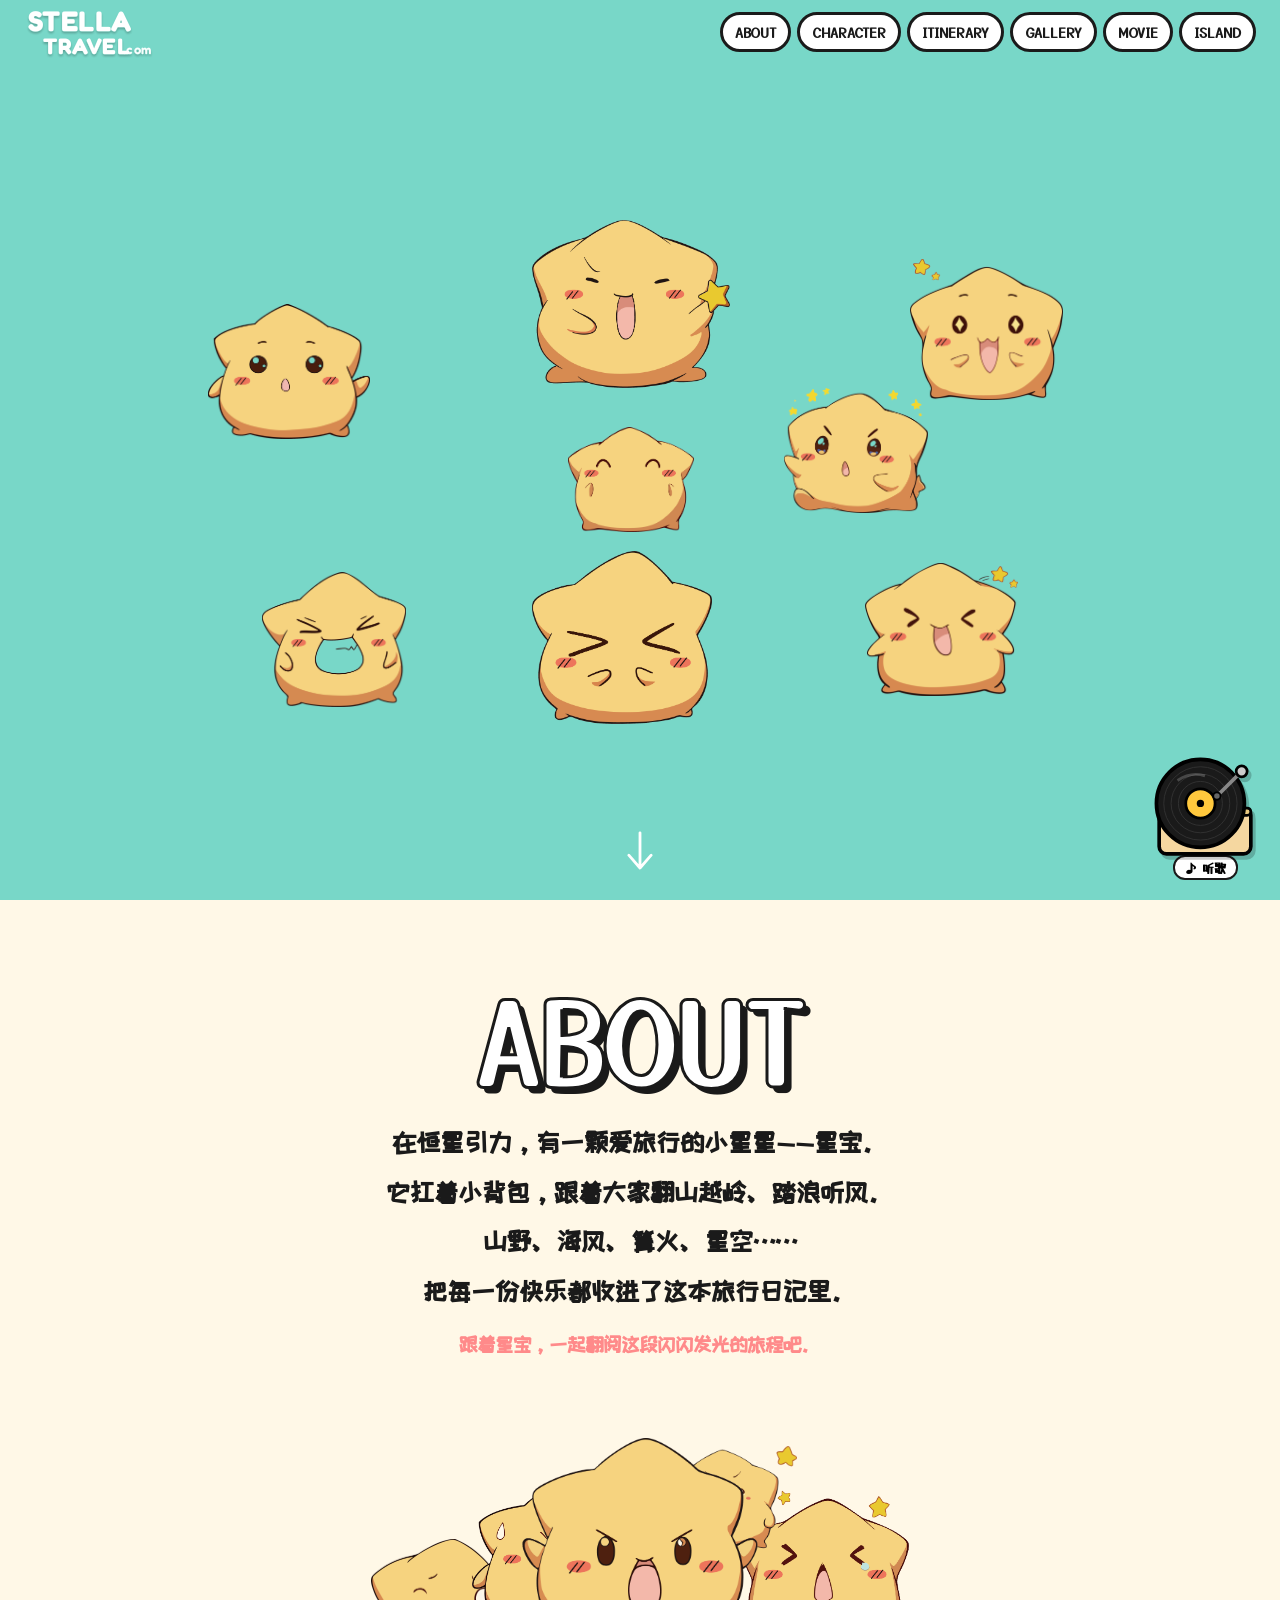
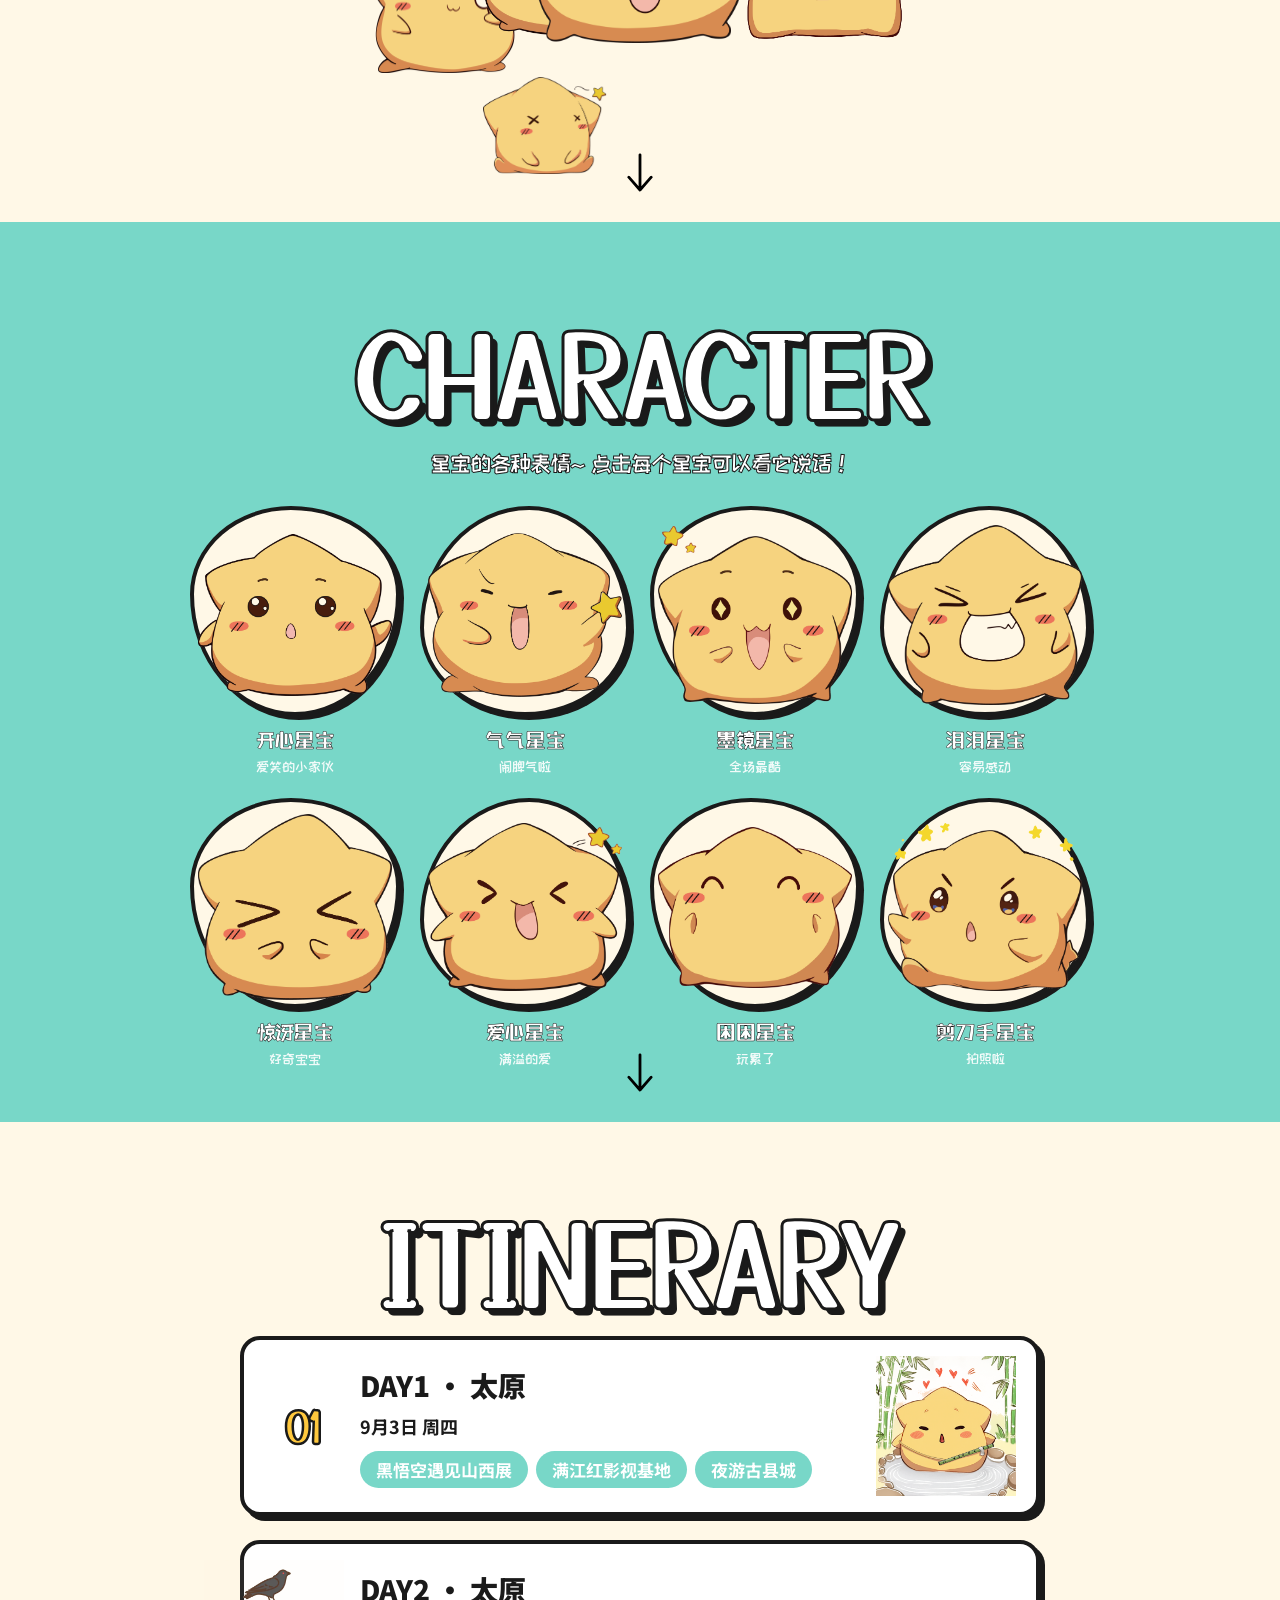
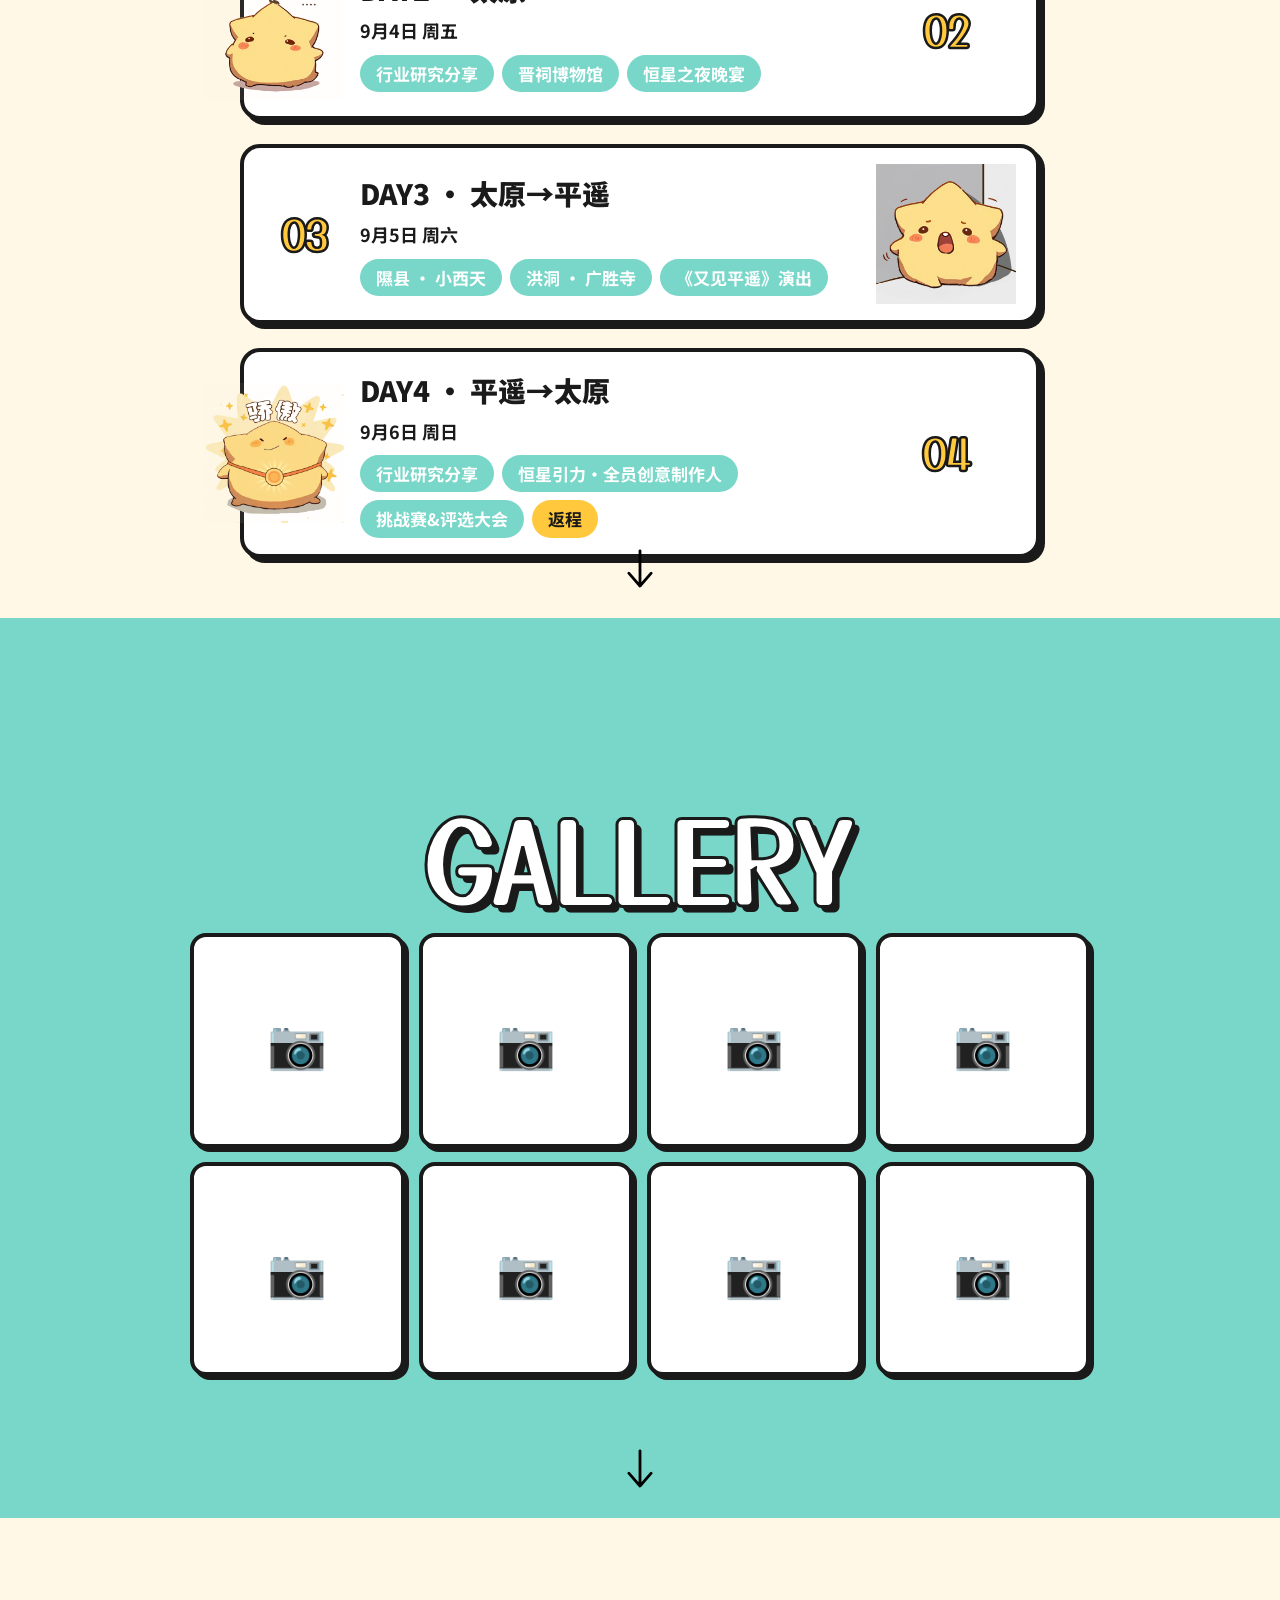
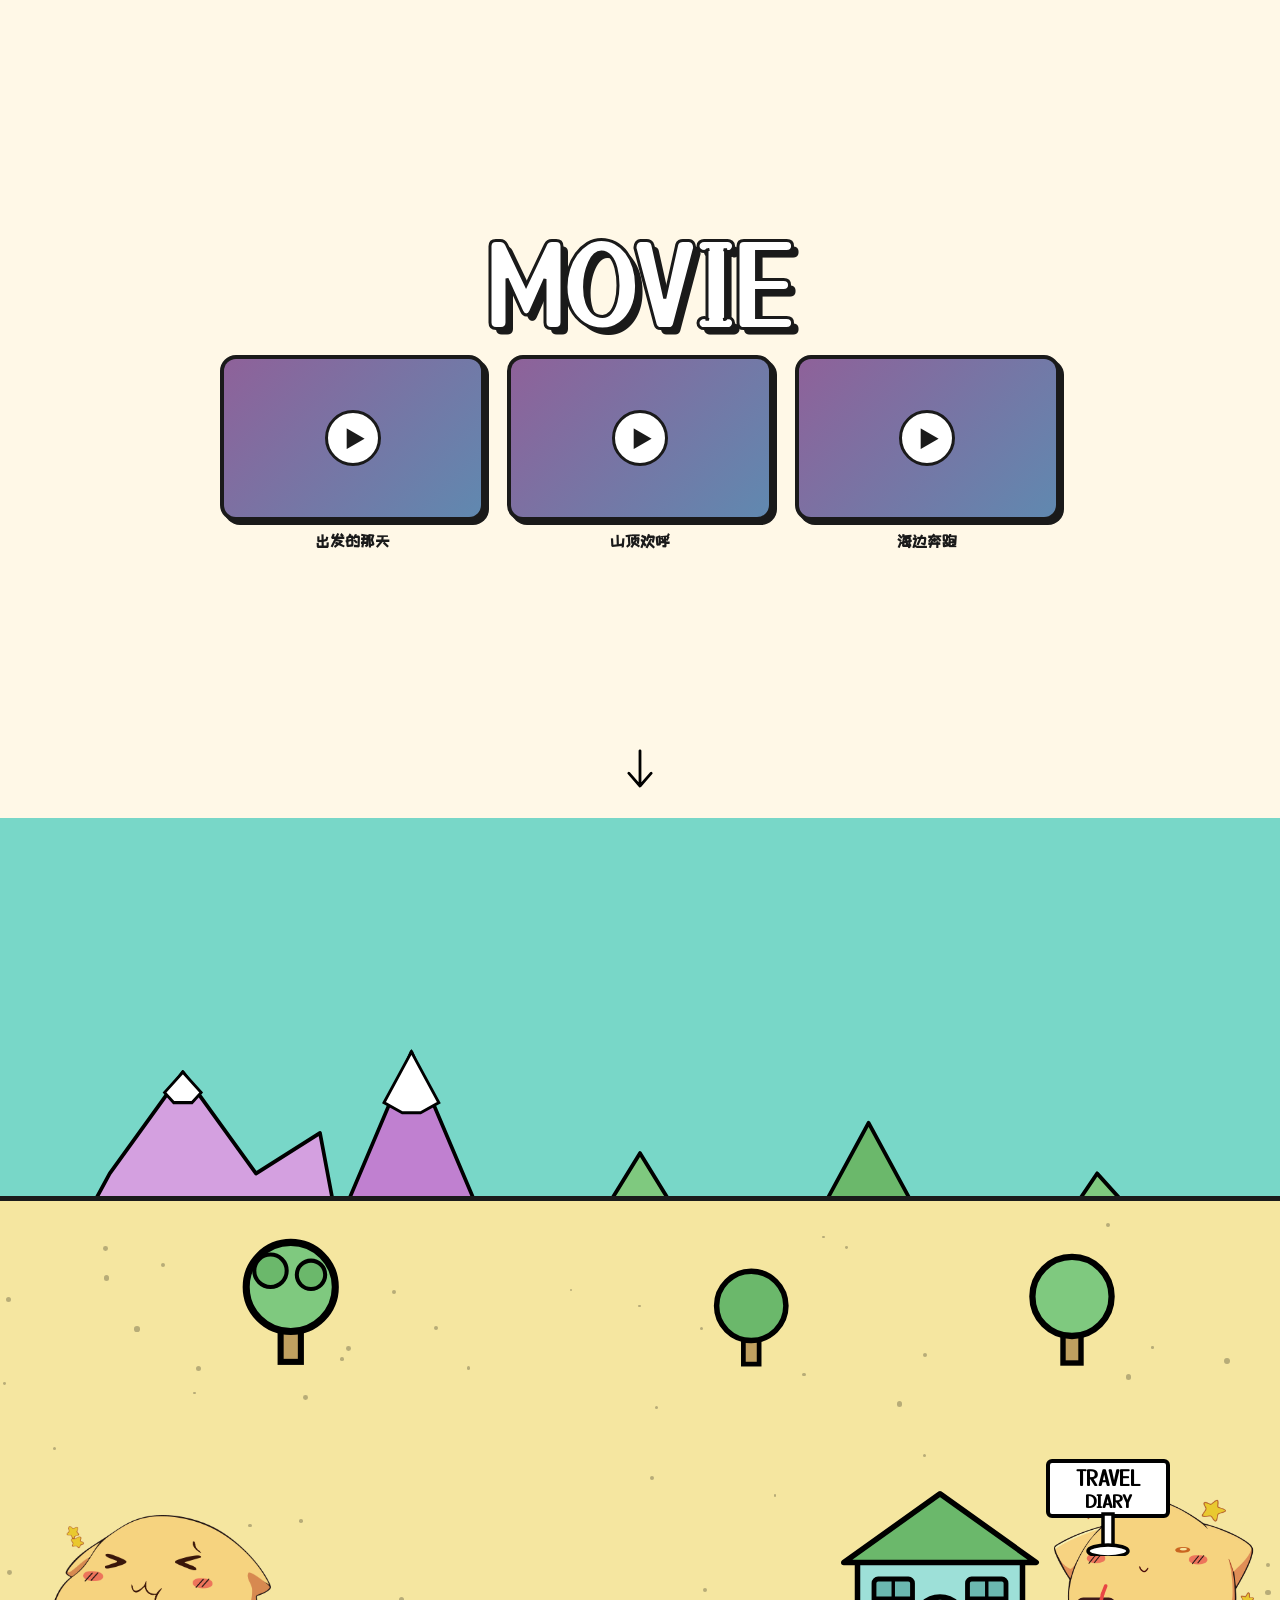
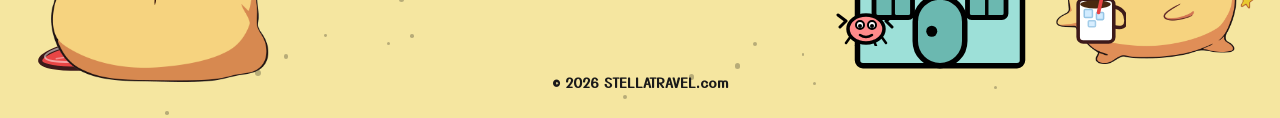
==== commit 2c55d885: "rebrand: 网站更名为 STELLATRAVEL.com（标题/LOGO/版权信息）" ====
--- a/index.html
+++ b/index.html
@@ -3,7 +3,7 @@
 <head>
   <meta charset="UTF-8" />
   <meta name="viewport" content="width=device-width, initial-scale=1.0" />
-  <title>星宝旅行日记 · 恒星引力团建</title>
+  <title>STELLATRAVEL.com</title>
   <link rel="preconnect" href="https://fonts.googleapis.com" />
   <link rel="preconnect" href="https://fonts.gstatic.com" crossorigin />
   <link href="https://fonts.googleapis.com/css2?family=Fredoka:wght@600;700&family=Nunito:wght@800;900&family=Yusei+Magic&family=ZCOOL+KuaiLe&family=Noto+Sans+SC:wght@400;500;700;900&display=swap" rel="stylesheet" />
@@ -42,6 +42,8 @@
           <text x="6" y="45" font-family="'Fredoka', 'Nunito', 'Baloo 2', 'ZCOOL KuaiLe', sans-serif" font-size="48" font-weight="700" letter-spacing="1">STELLA</text>
           <!-- TRAVEL -->
           <text x="32" y="85" font-family="'Fredoka', 'Nunito', 'Baloo 2', sans-serif" font-size="38" font-weight="700" letter-spacing="1.5">TRAVEL</text>
+          <!-- .com 后缀 -->
+          <text x="168" y="85" font-family="'Fredoka', 'Nunito', 'Baloo 2', sans-serif" font-size="22" font-weight="600" letter-spacing="0.5" opacity="0.95">.com</text>
         </g>
       </svg>
     </a>
@@ -366,7 +368,7 @@
       <div class="sand-dots" id="sandDots"></div>
     </div>
     <!-- 版权 -->
-    <p class="island-copy">© 2026 恒星引力 · 星宝旅行日记</p>
+    <p class="island-copy">© 2026 STELLATRAVEL.com</p>
   </section>
 
   <!-- ============ 对话气泡（角色点击） ============ -->
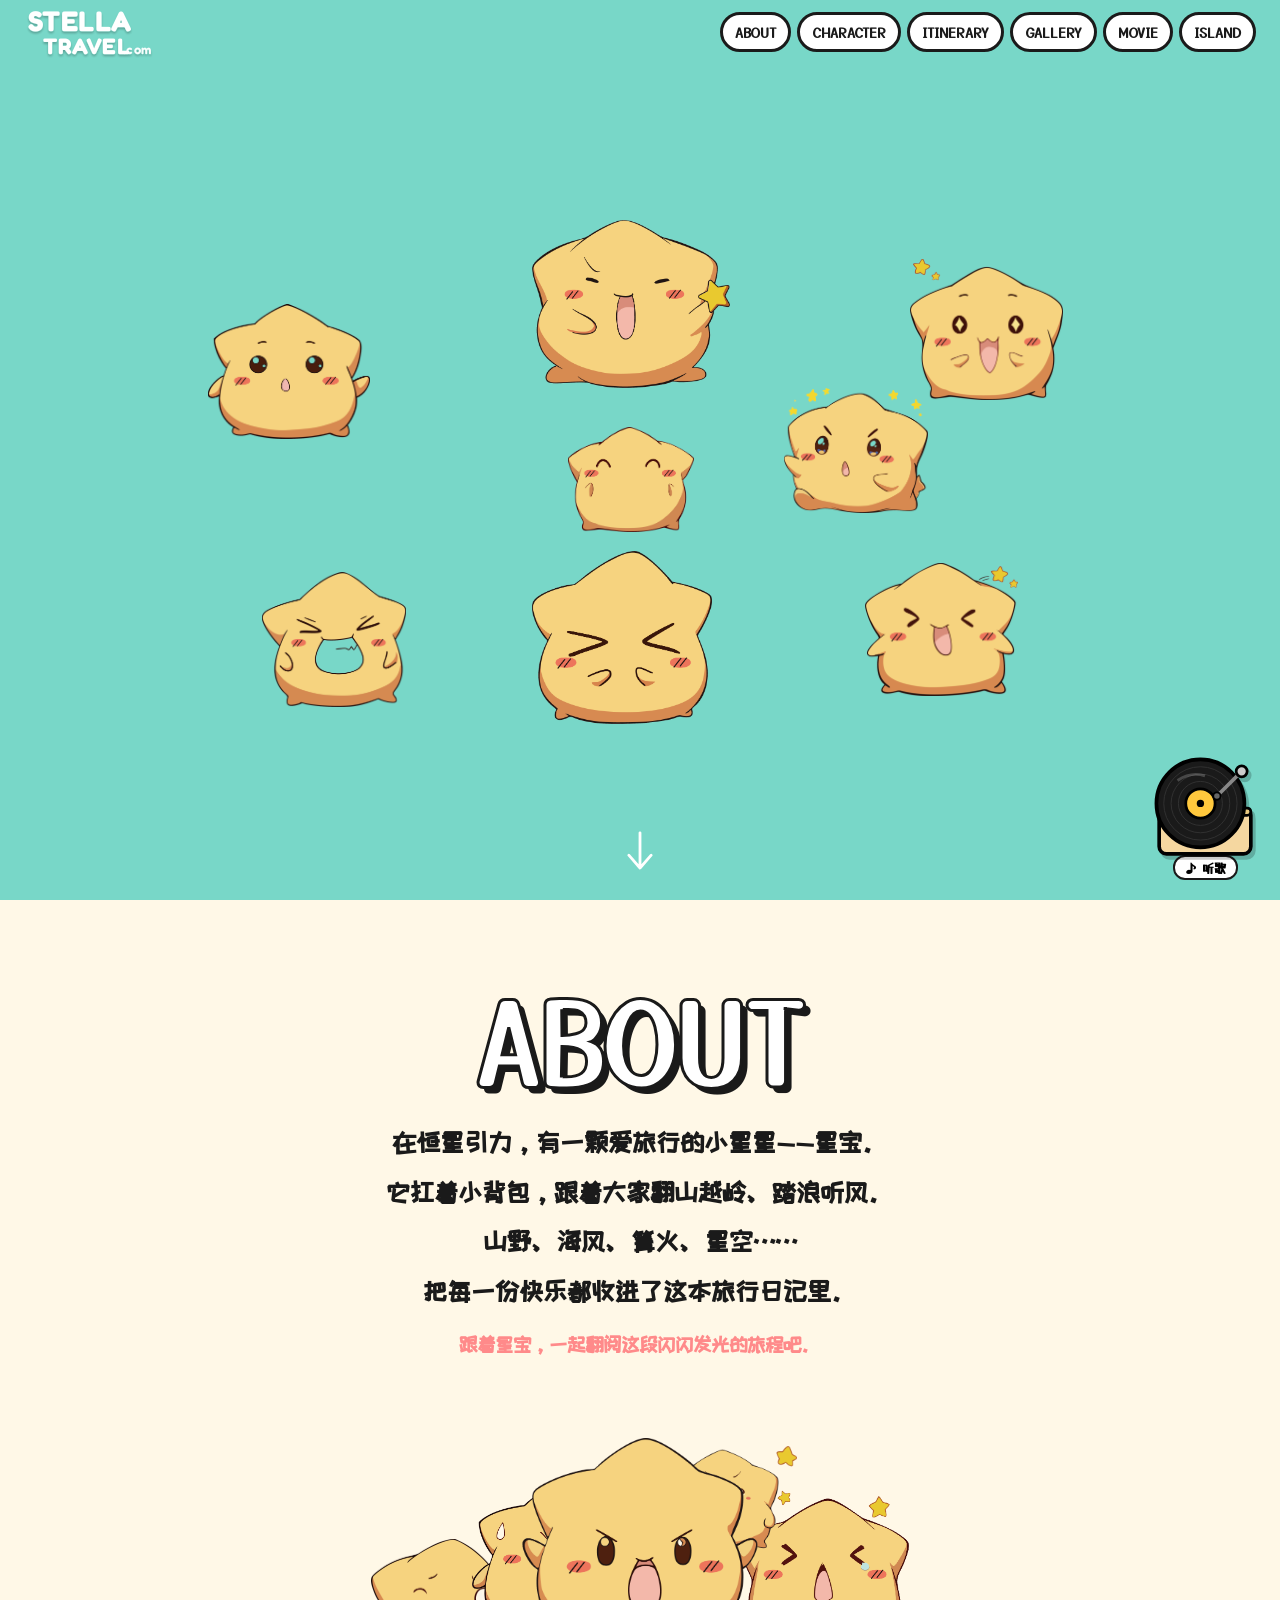
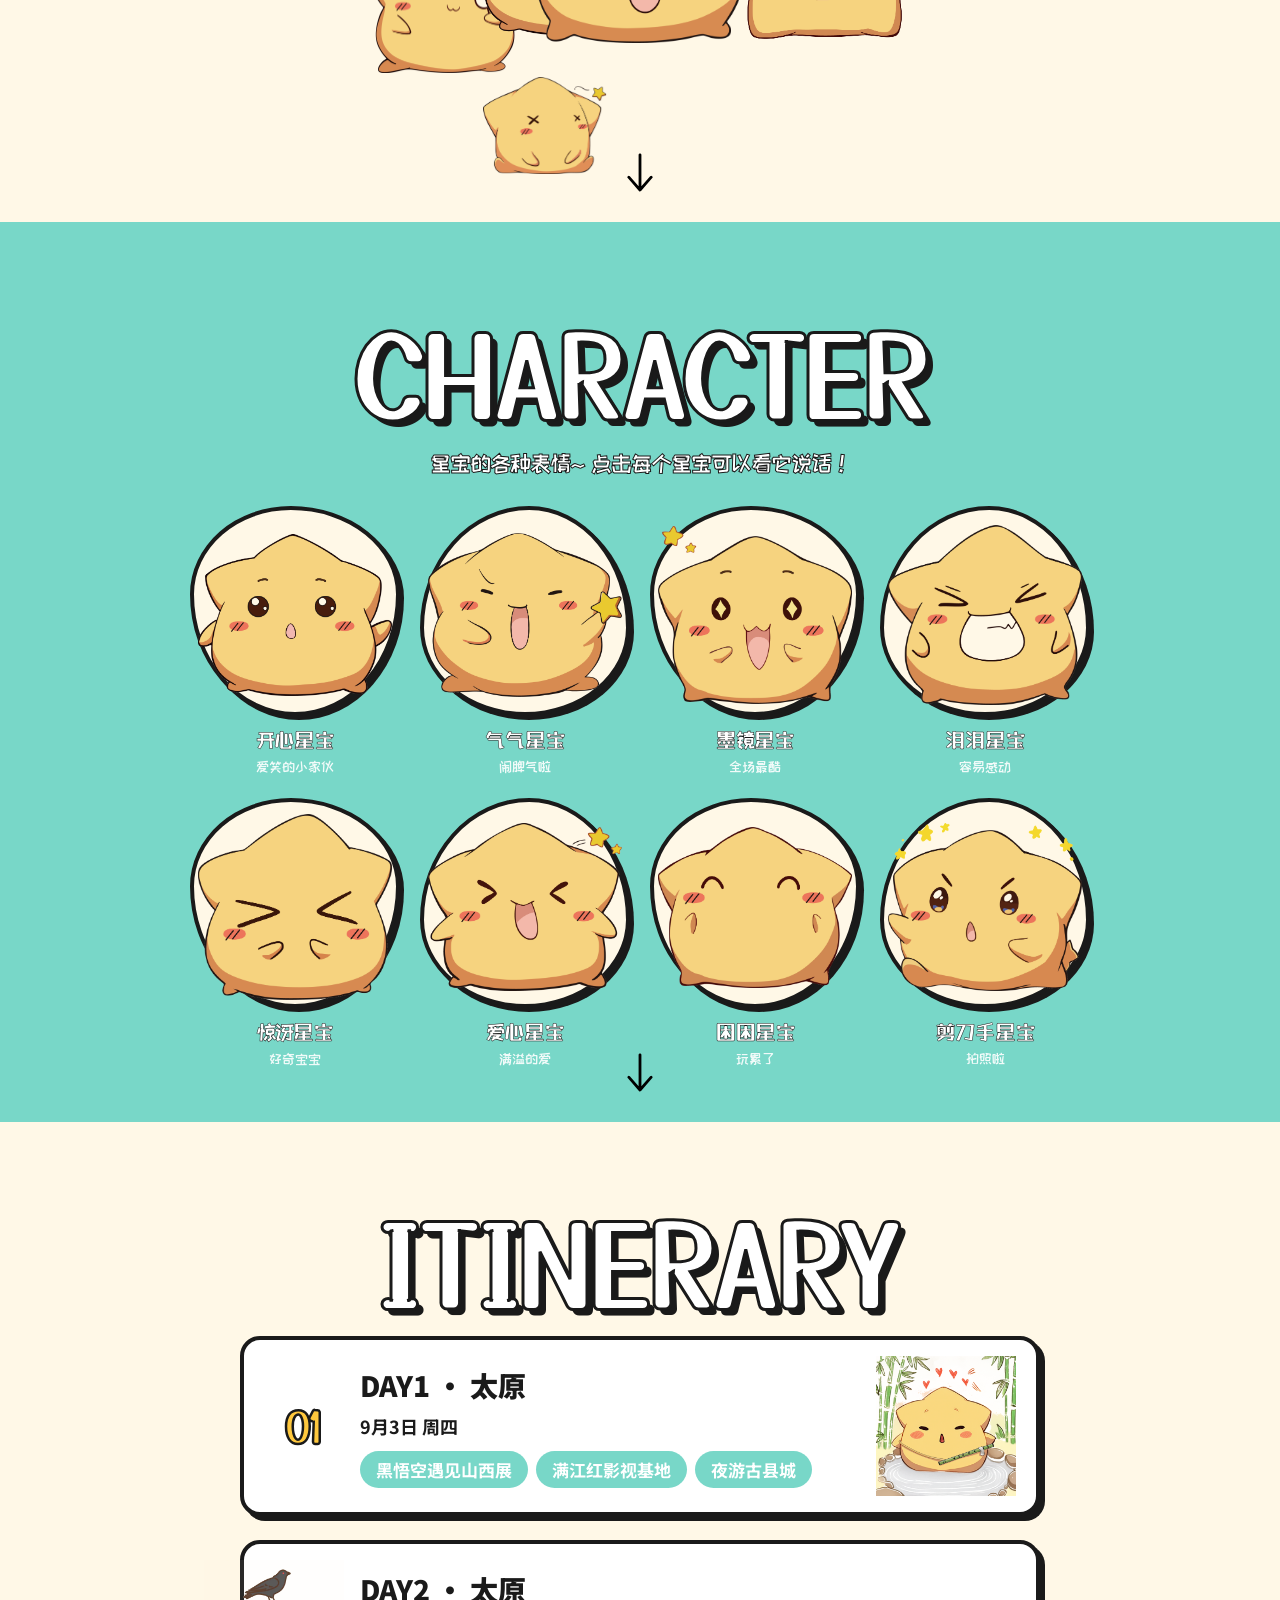
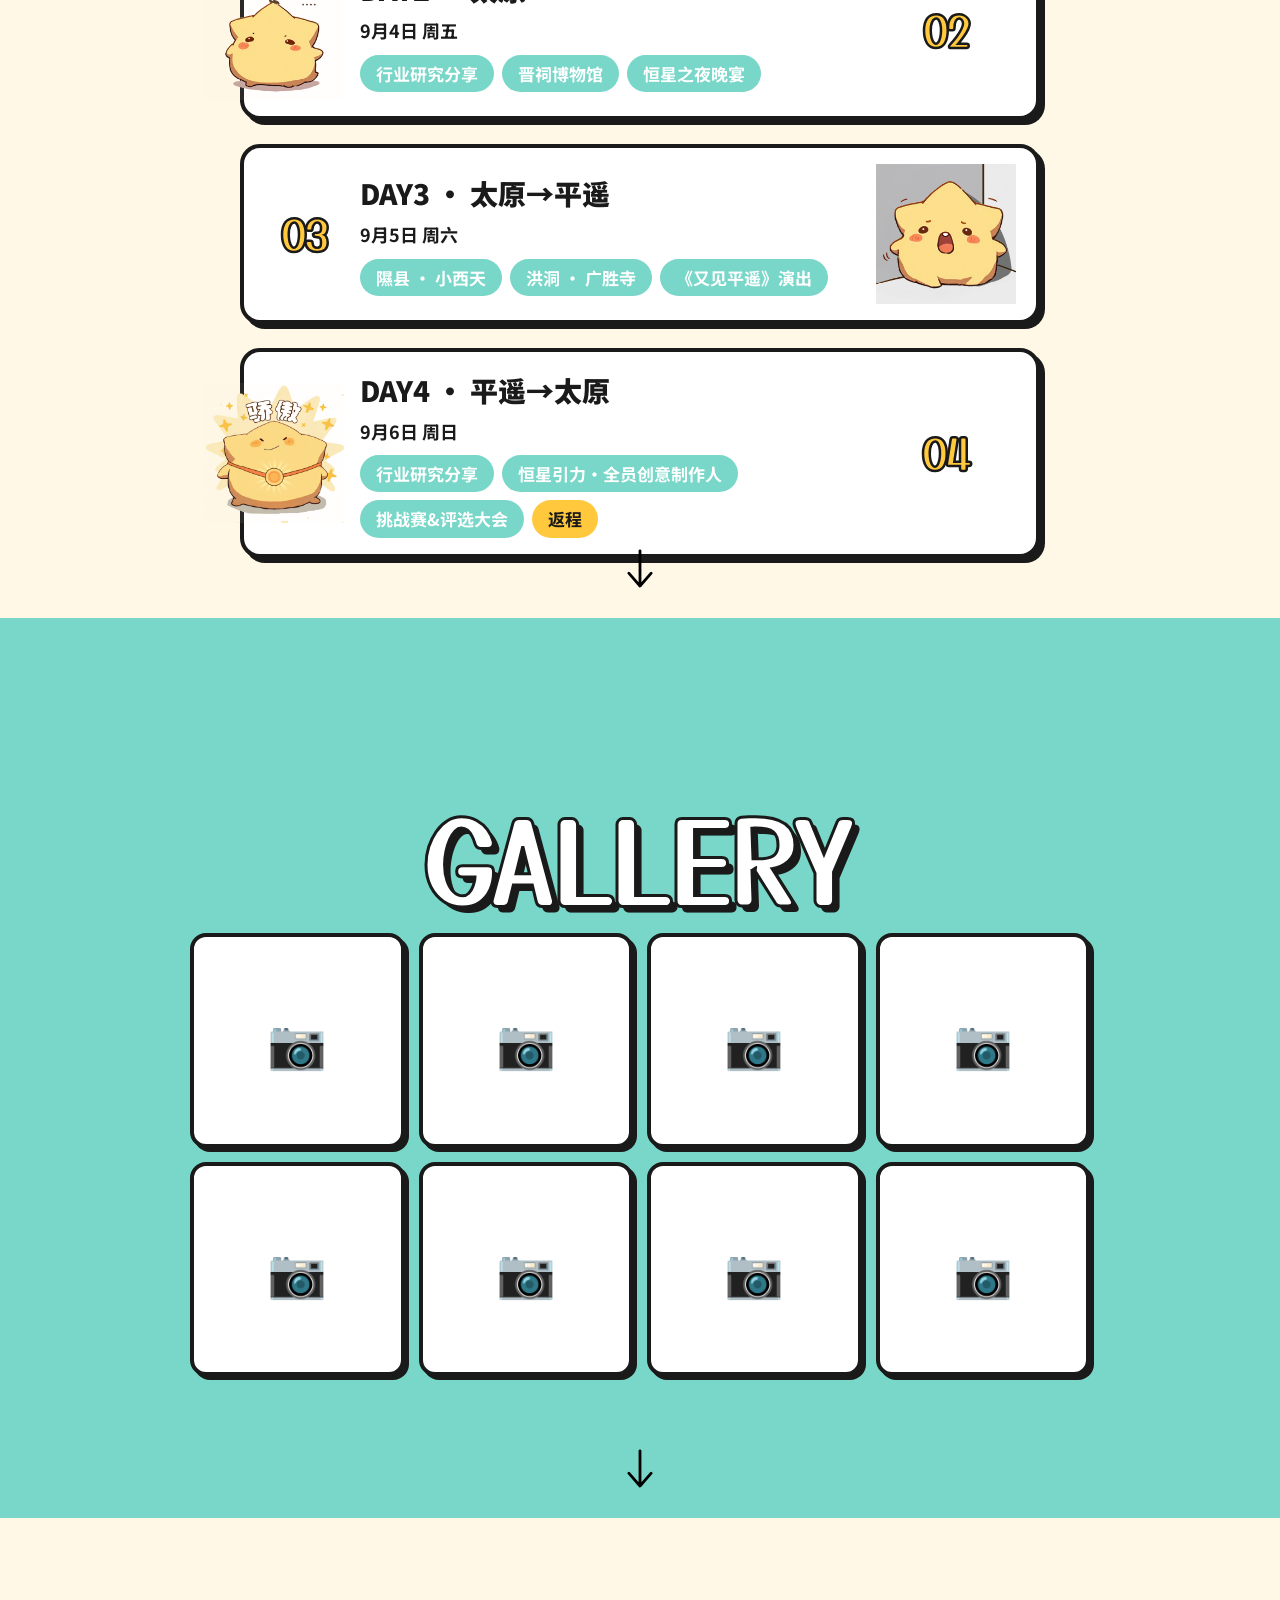
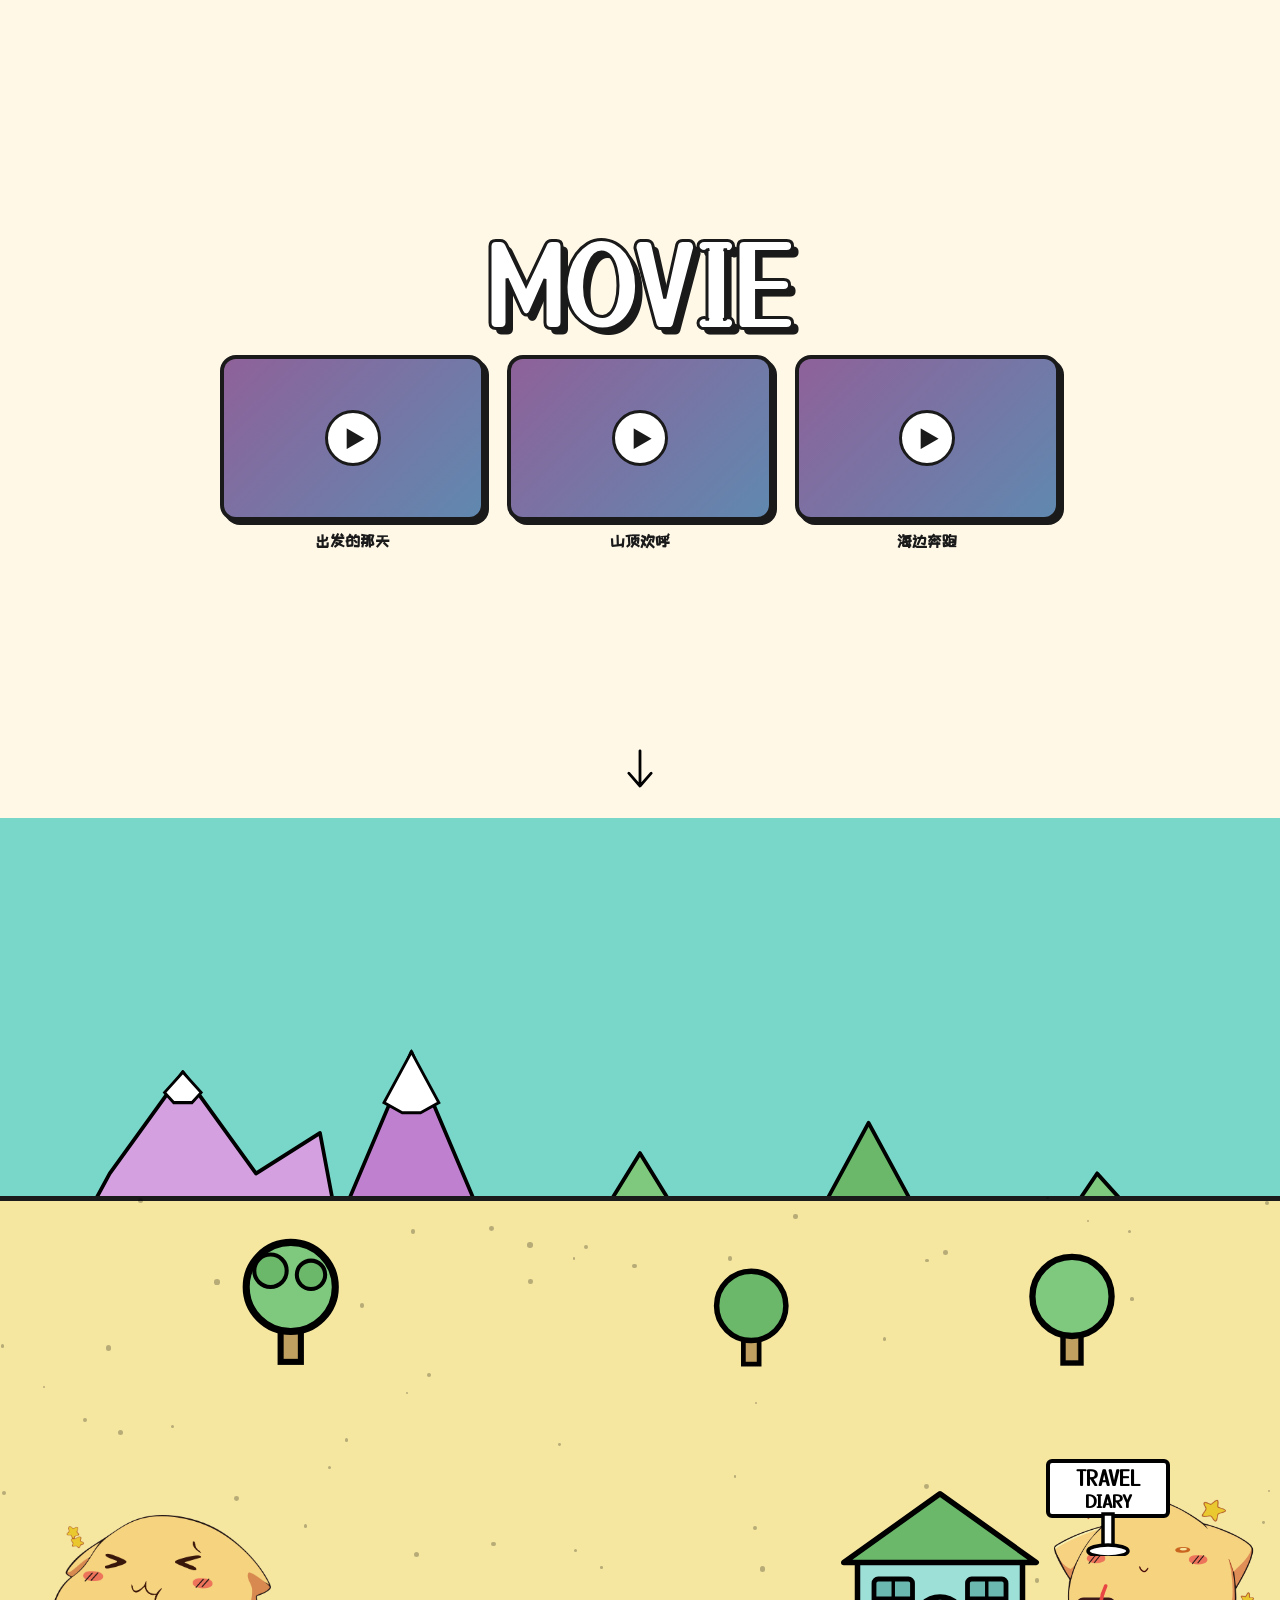
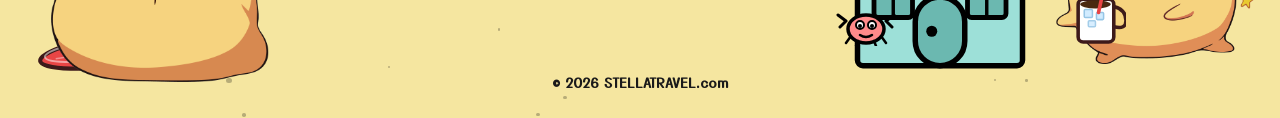
==== commit 16f7c53b: "恢复 LOGO/标题/版权为原设计（品牌文本不变更）" ====
--- a/index.html
+++ b/index.html
@@ -3,7 +3,7 @@
 <head>
   <meta charset="UTF-8" />
   <meta name="viewport" content="width=device-width, initial-scale=1.0" />
-  <title>STELLATRAVEL.com</title>
+  <title>星宝旅行日记 · 恒星引力团建</title>
   <link rel="preconnect" href="https://fonts.googleapis.com" />
   <link rel="preconnect" href="https://fonts.gstatic.com" crossorigin />
   <link href="https://fonts.googleapis.com/css2?family=Fredoka:wght@600;700&family=Nunito:wght@800;900&family=Yusei+Magic&family=ZCOOL+KuaiLe&family=Noto+Sans+SC:wght@400;500;700;900&display=swap" rel="stylesheet" />
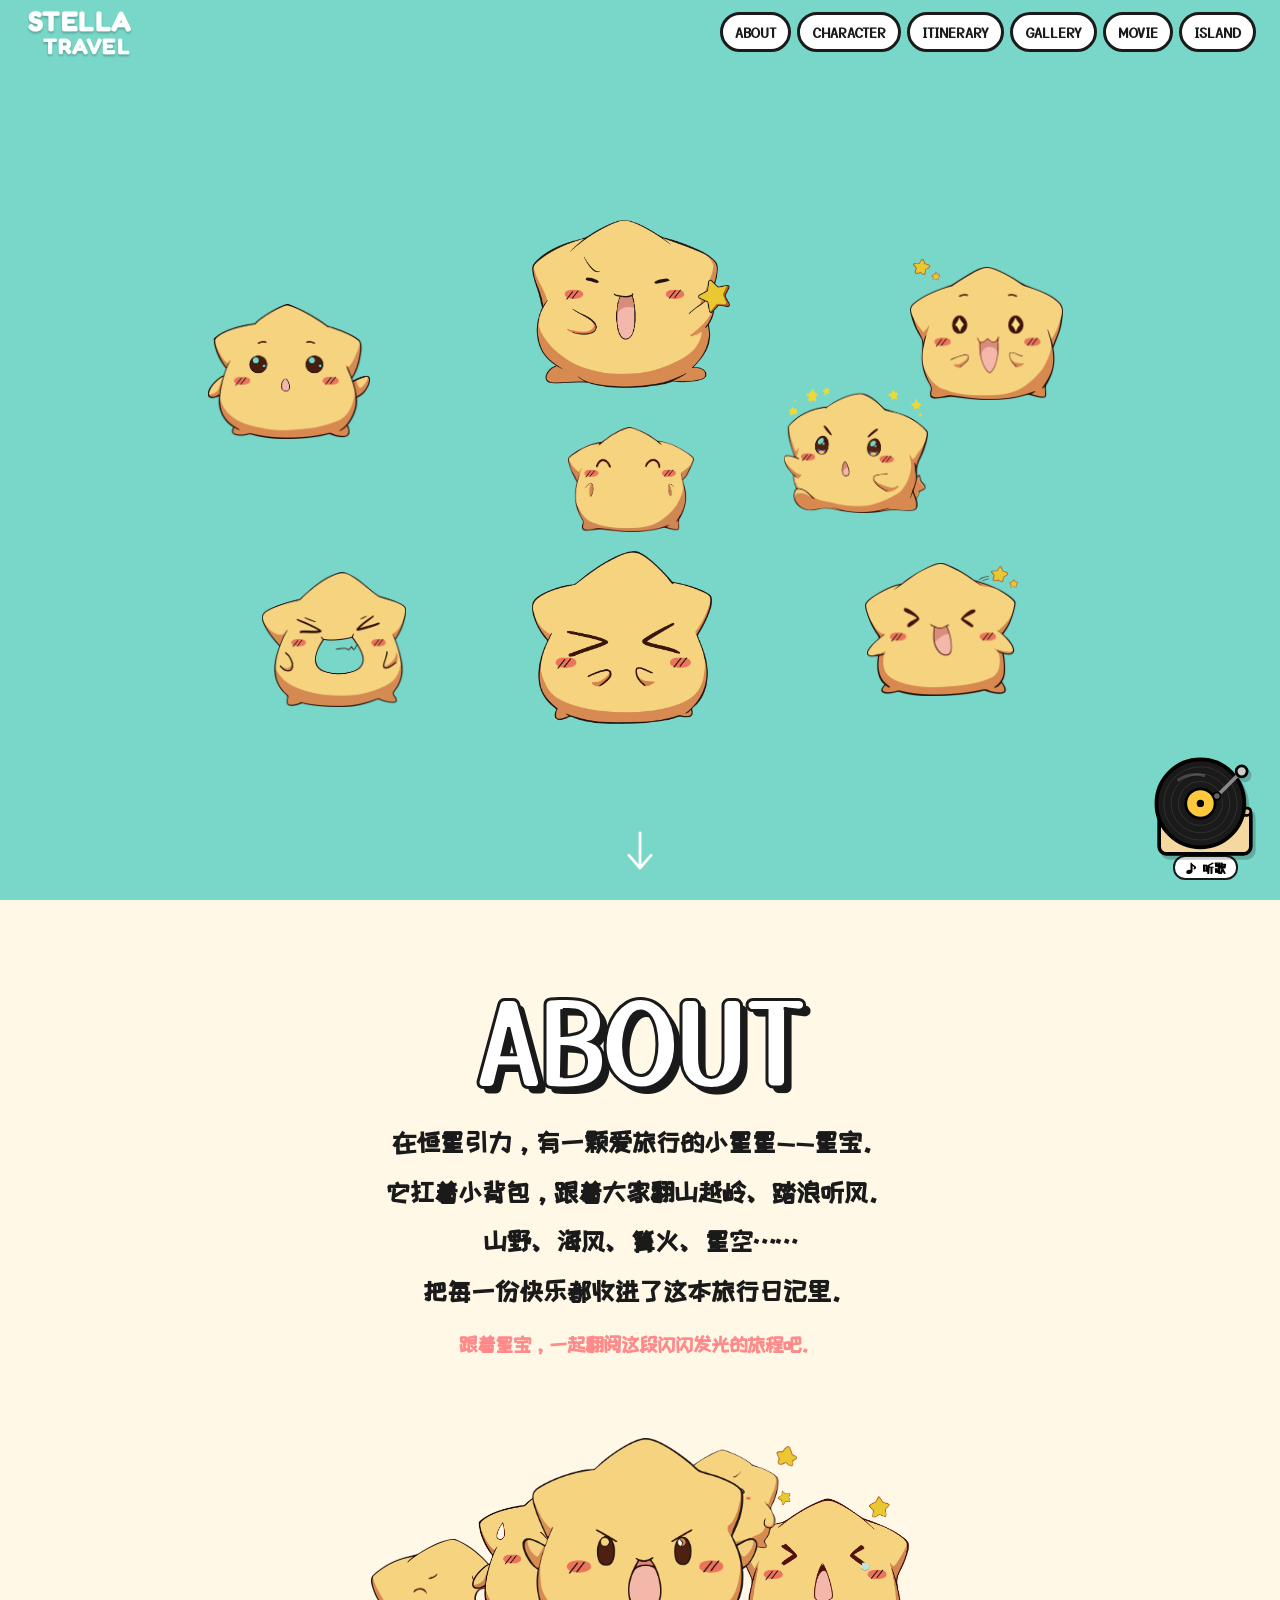
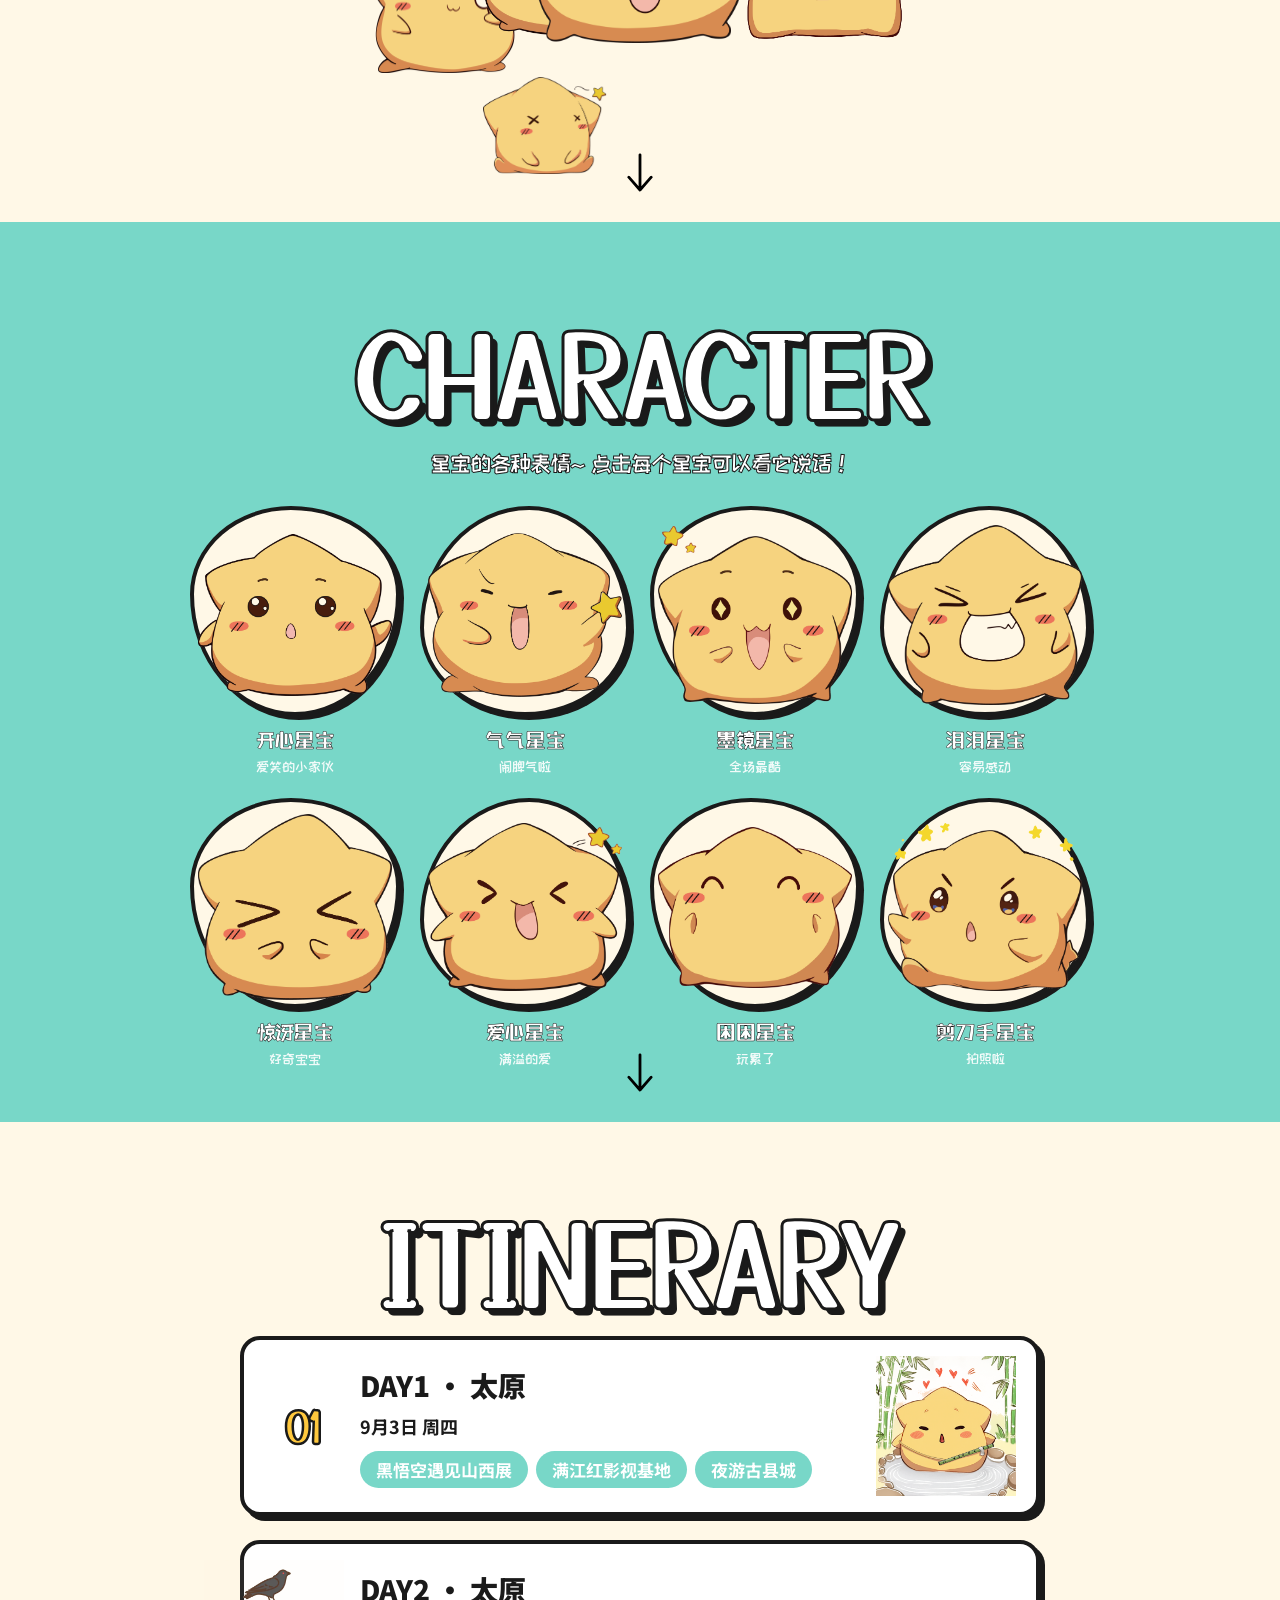
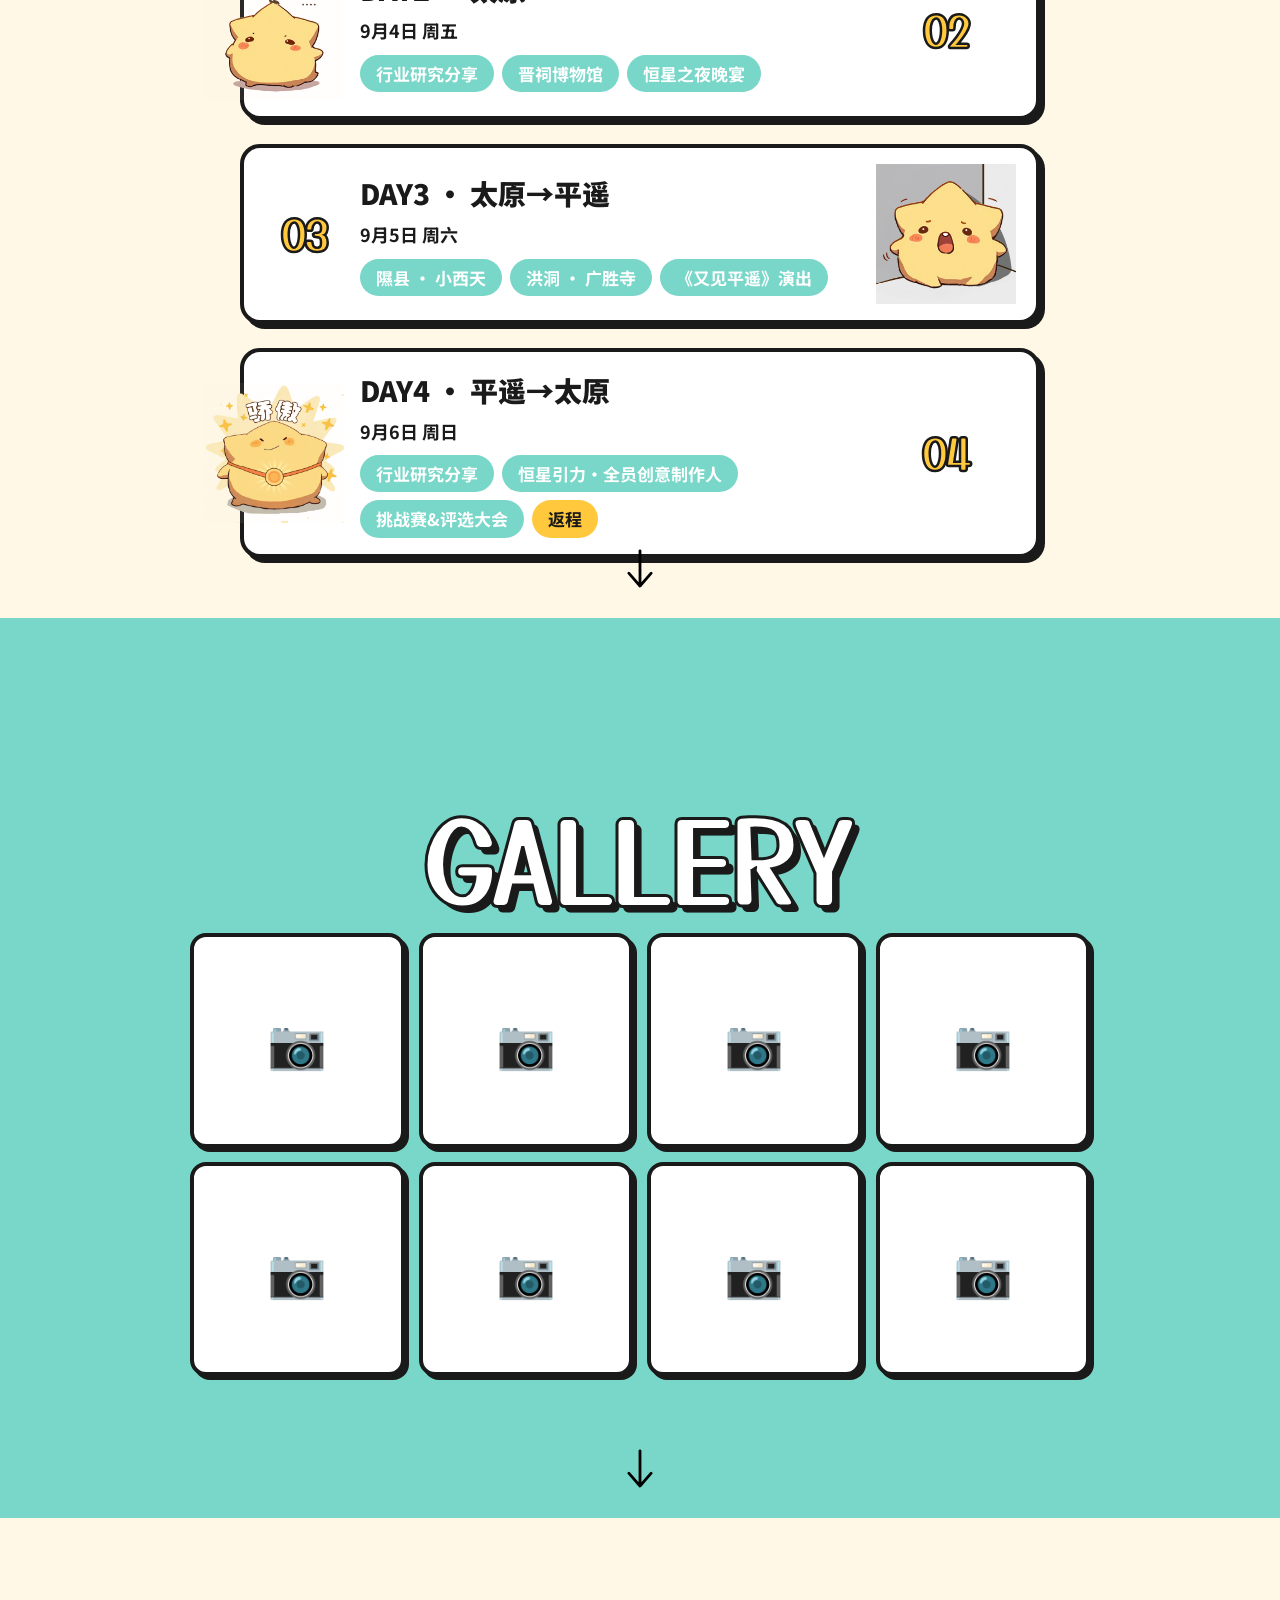
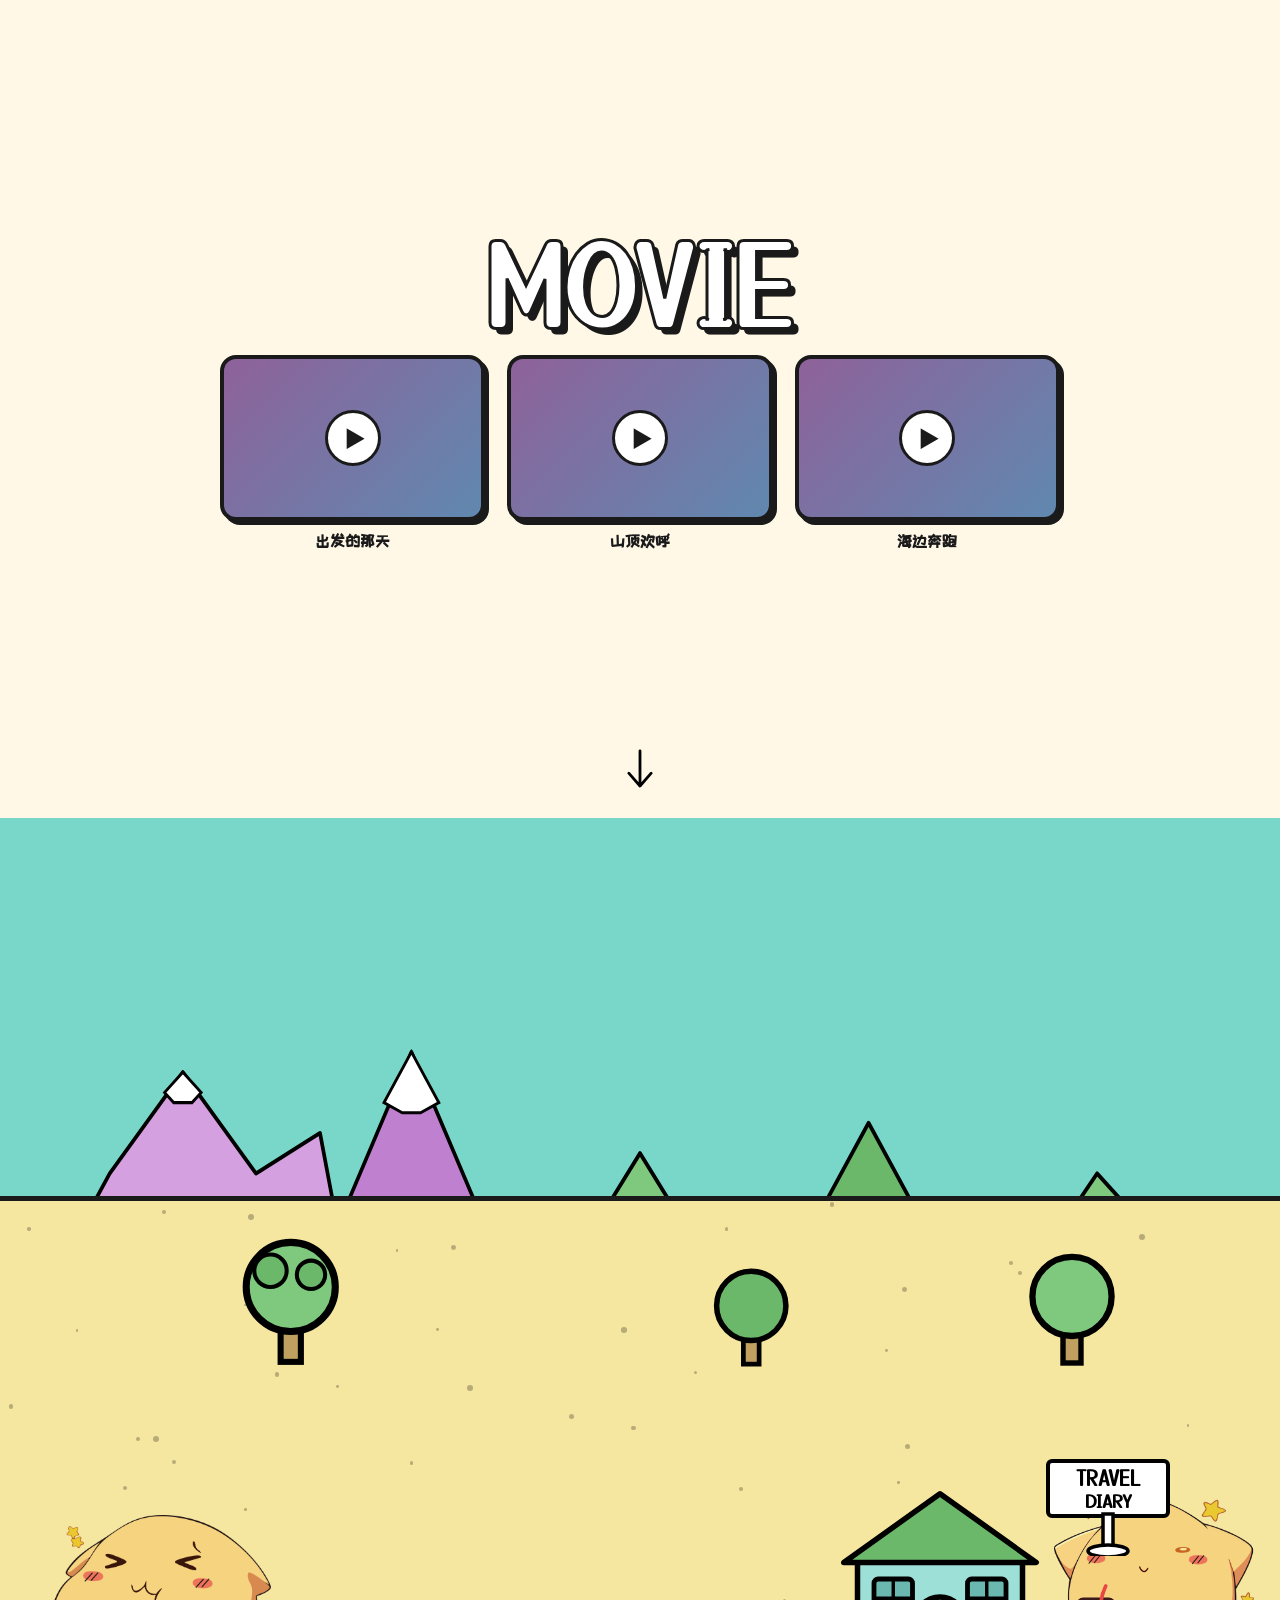
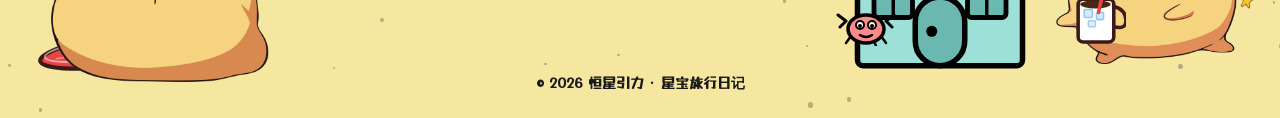
==== commit a6d9dfc2: "恢复 LOGO/版权原设计；音频压缩为 m4a（35M→2.9M）" ====
--- a/index.html
+++ b/index.html
@@ -42,8 +42,6 @@
           <text x="6" y="45" font-family="'Fredoka', 'Nunito', 'Baloo 2', 'ZCOOL KuaiLe', sans-serif" font-size="48" font-weight="700" letter-spacing="1">STELLA</text>
           <!-- TRAVEL -->
           <text x="32" y="85" font-family="'Fredoka', 'Nunito', 'Baloo 2', sans-serif" font-size="38" font-weight="700" letter-spacing="1.5">TRAVEL</text>
-          <!-- .com 后缀 -->
-          <text x="168" y="85" font-family="'Fredoka', 'Nunito', 'Baloo 2', sans-serif" font-size="22" font-weight="600" letter-spacing="0.5" opacity="0.95">.com</text>
         </g>
       </svg>
     </a>
@@ -81,7 +79,7 @@
     <span class="vinyl-label">点我听歌</span>
   </button>
   <audio id="bgm" loop preload="none">
-    <source src="最后一页/audio/恒星向前冲.wav" type="audio/wav" />
+    <source src="最后一页/audio/恒星向前冲.m4a" type="audio/mp4" />
   </audio>
 
   <!-- ============ 1. HERO 首页：星宝们散落玩音乐 ============ -->
@@ -368,7 +366,7 @@
       <div class="sand-dots" id="sandDots"></div>
     </div>
     <!-- 版权 -->
-    <p class="island-copy">© 2026 STELLATRAVEL.com</p>
+    <p class="island-copy">© 2026 恒星引力 · 星宝旅行日记</p>
   </section>
 
   <!-- ============ 对话气泡（角色点击） ============ -->
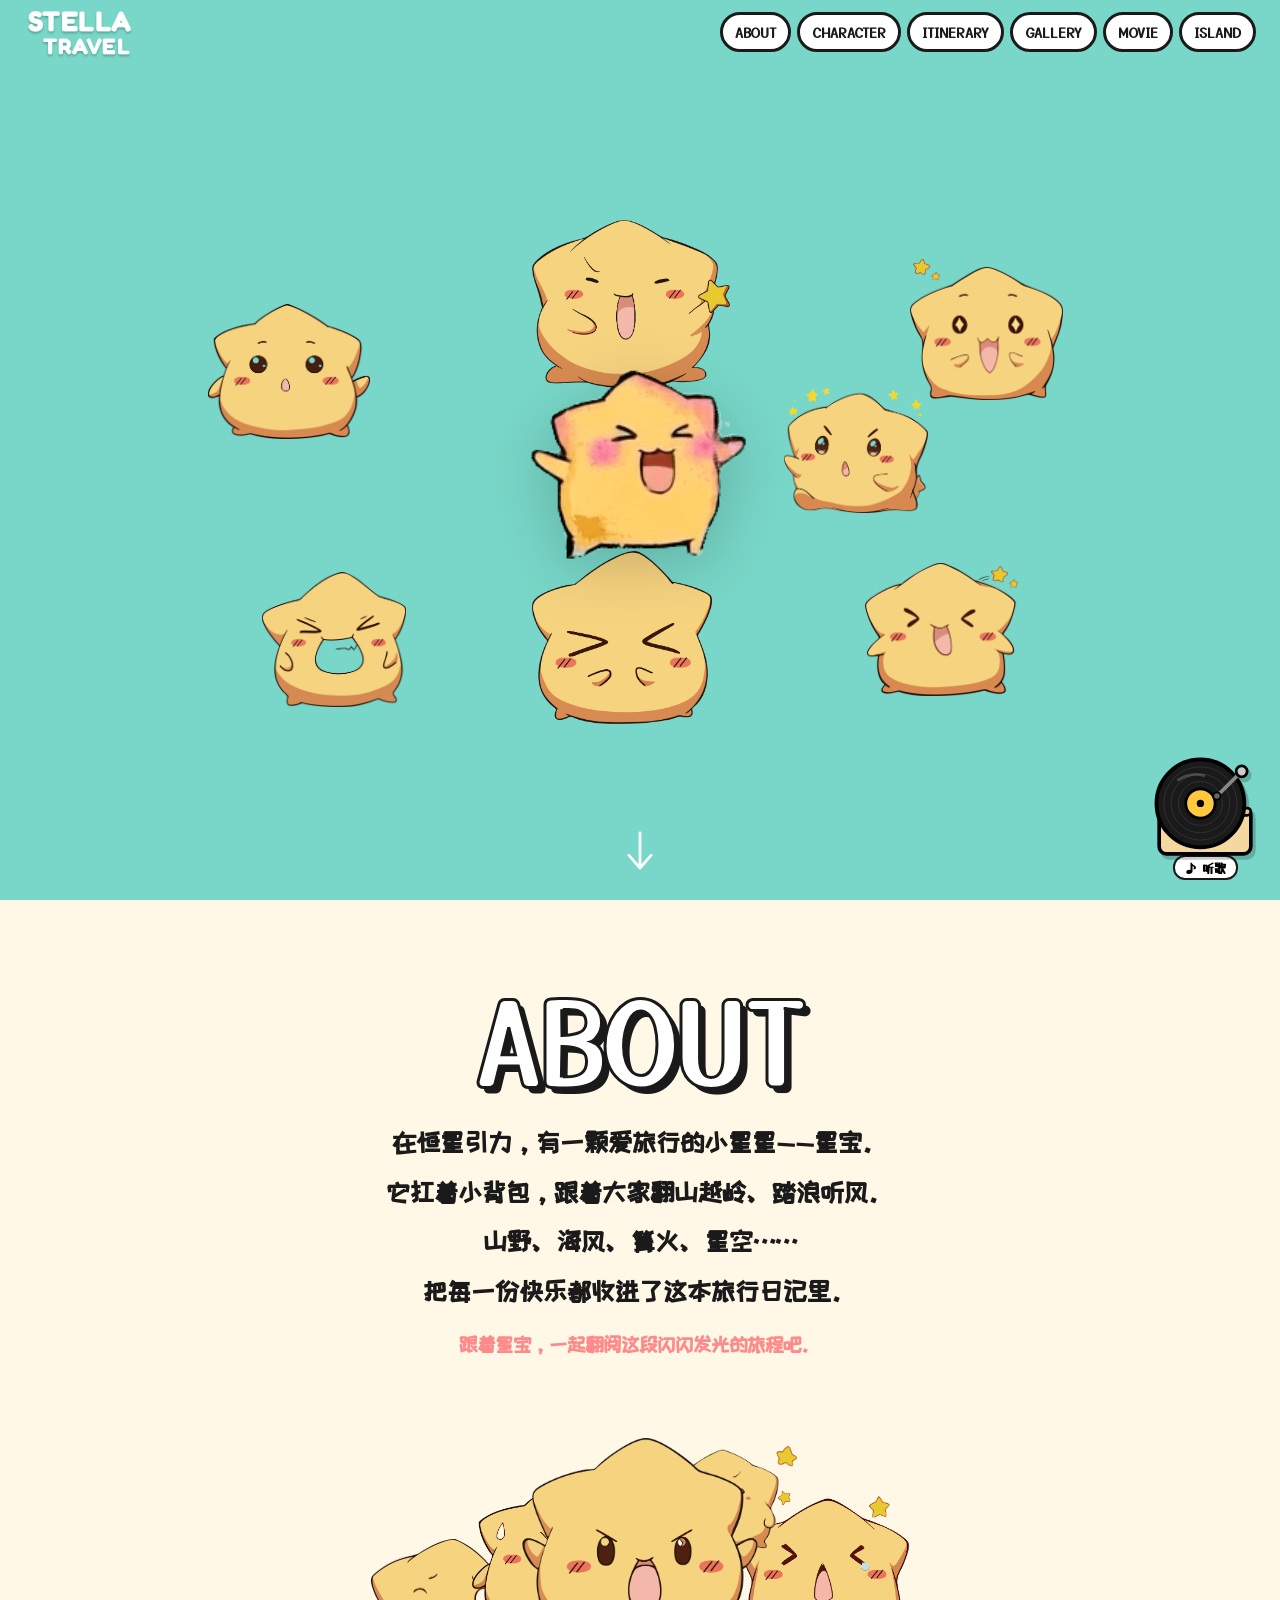
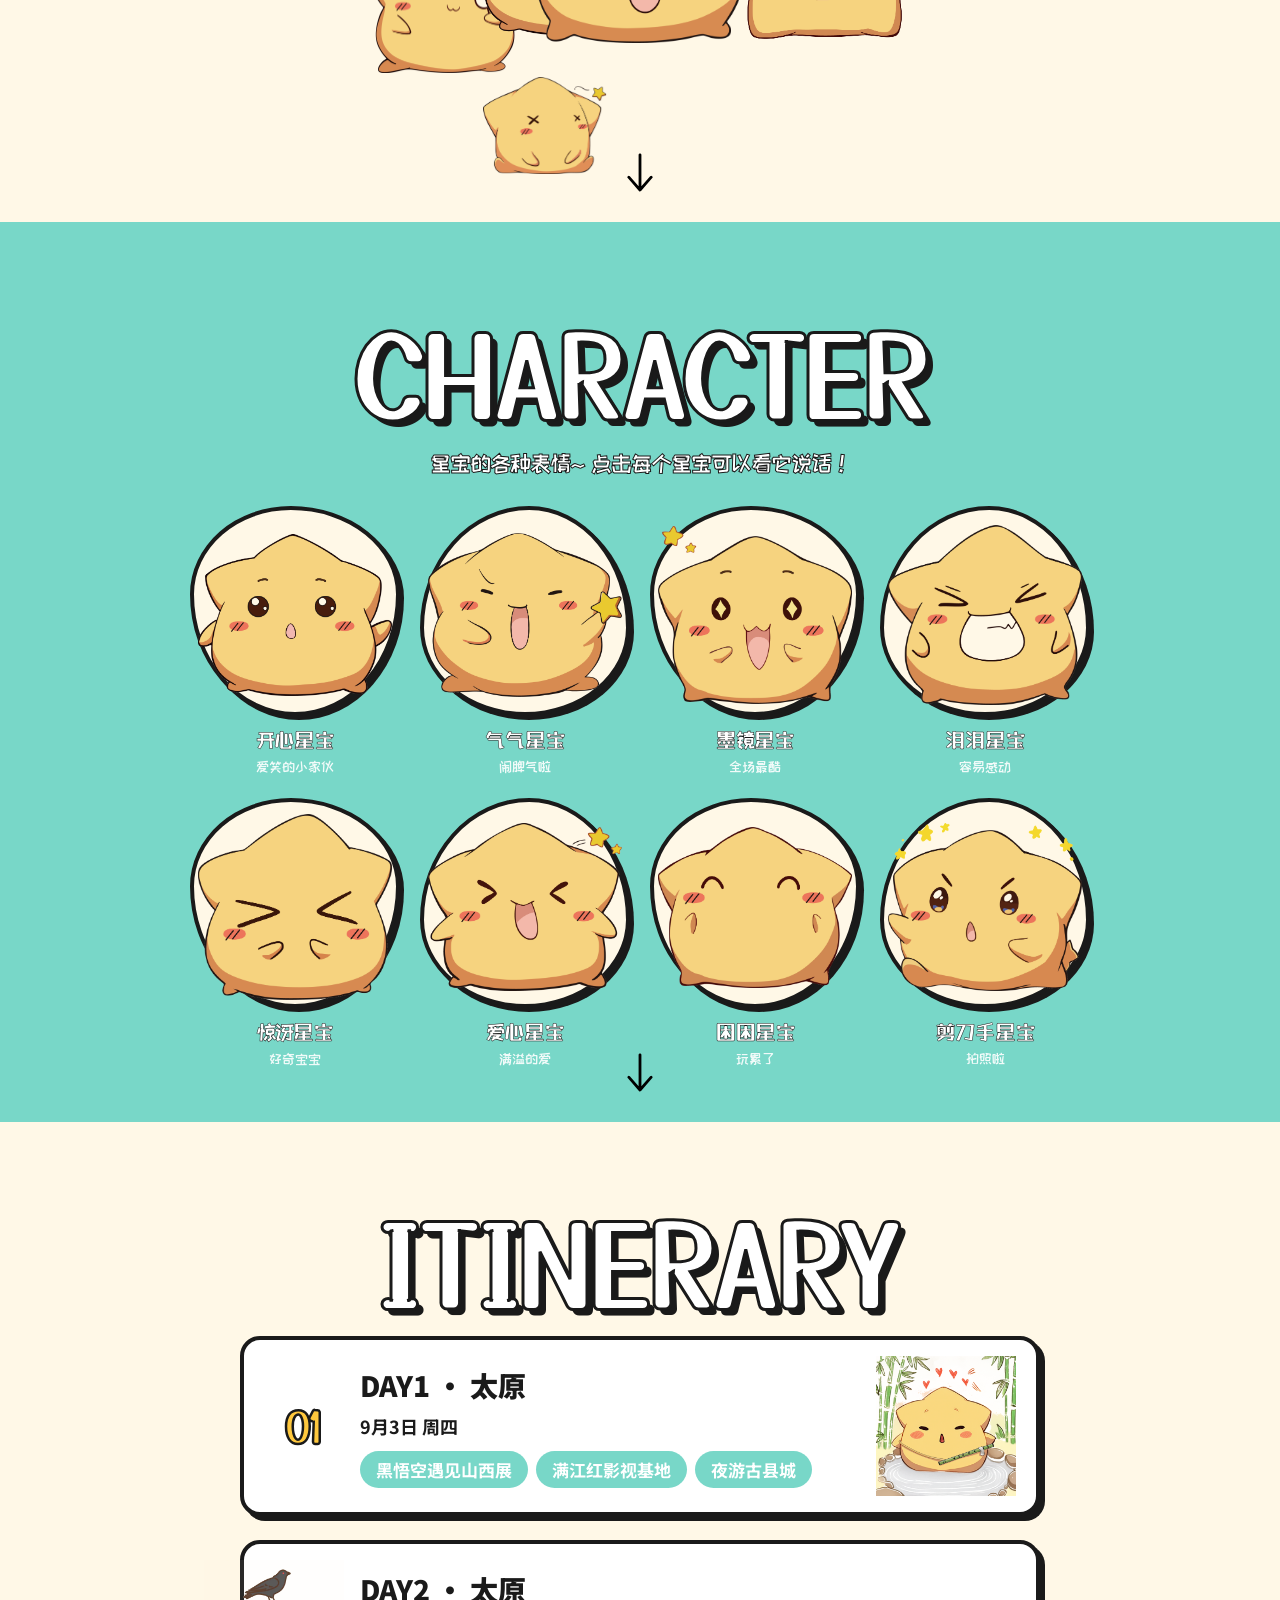
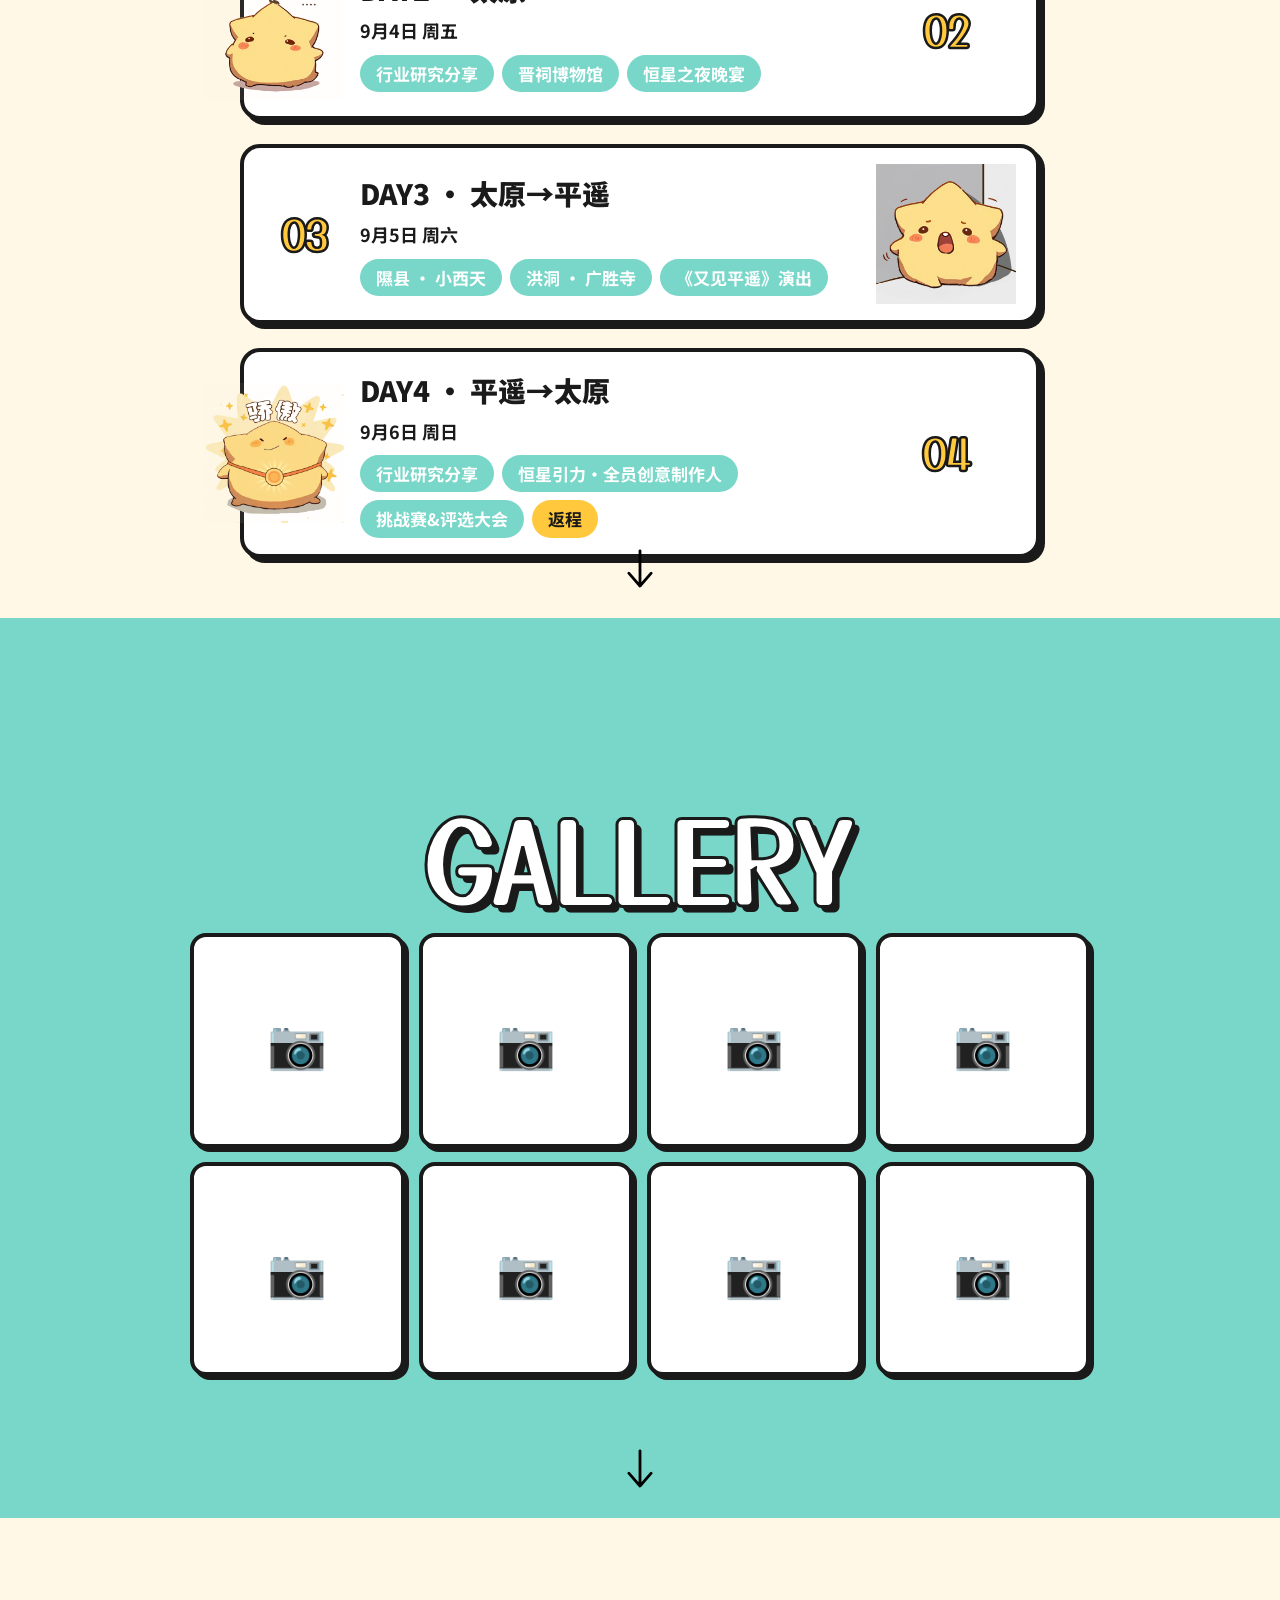
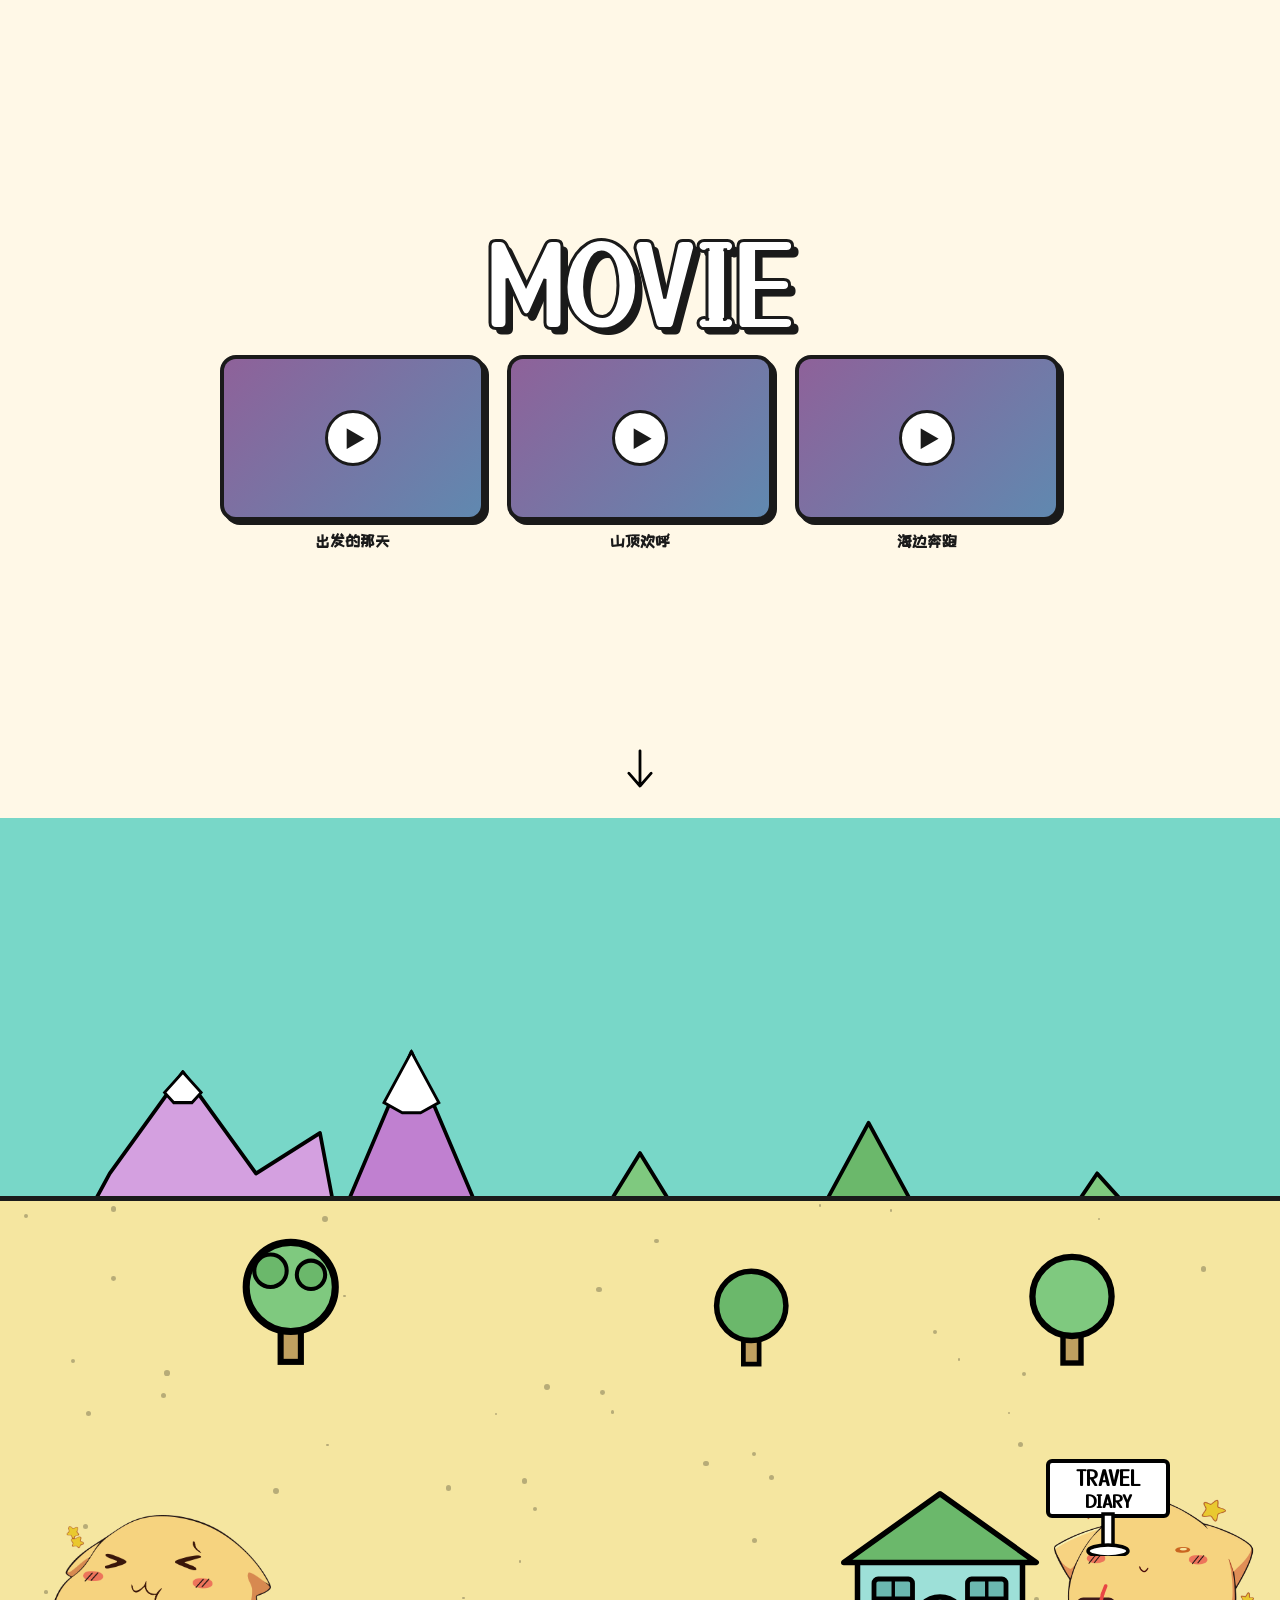
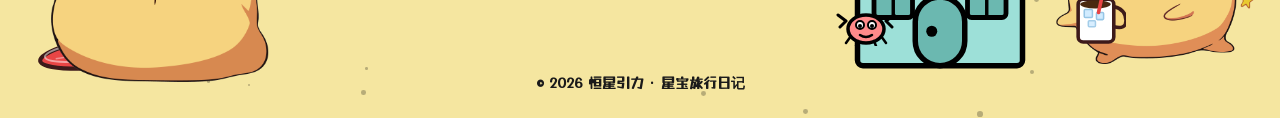
==== commit 532ee407: "首页新增星宝跳舞动画封面（绿幕视频抠像转APNG，透明背景透出主色）" ====
--- a/index.html
+++ b/index.html
@@ -82,9 +82,10 @@
     <source src="最后一页/audio/恒星向前冲.m4a" type="audio/mp4" />
   </audio>
 
-  <!-- ============ 1. HERO 首页：星宝们散落玩音乐 ============ -->
+  <!-- ============ 1. HERO 首页：星宝跳舞封面 + 星宝们散落 ============ -->
   <section class="screen screen-hero" id="hero">
     <div class="scatter">
+      <img class="hero-cover" src="星宝表情包/transparent/hero/星宝动画.apng" alt="星宝跳舞" />
       <div class="sc sc-1"><img src="星宝表情包/transparent/hero/资源 1.png" alt="星宝" class="bao"/></div>
       <div class="sc sc-2"><img src="星宝表情包/transparent/hero/资源 2.png" alt="星宝" class="bao"/></div>
       <div class="sc sc-3"><img src="星宝表情包/transparent/hero/资源 3.png" alt="星宝" class="bao"/></div>
--- a/css/style.css
+++ b/css/style.css
@@ -85,13 +85,13 @@
 .meteor svg{ width:100%; height:100%; display:block; }
 @keyframes meteorFall{
   0%{
-    transform:translate(0, 0) rotate(35deg);
+    transform:translate(0, 0) rotate(45deg);
     opacity:0;
   }
   5%{ opacity:1; }
   85%{ opacity:1; }
   100%{
-    transform:translate(-120vw, 120vh) rotate(35deg);
+    transform:translate(140vw, 140vh) rotate(45deg);
     opacity:0;
   }
 }
@@ -172,6 +172,16 @@
   position:relative;
   width:100%; max-width:900px;
   height:min(70vh, 560px);
+}
+/* 星宝跳舞动画封面（APNG 透明背景，透出薄荷绿主色） */
+.hero-cover{
+  position:absolute;
+  top:50%; left:50%;
+  transform:translate(-50%, -52%);
+  width:min(56vh, 440px);
+  z-index:2;
+  pointer-events:none;
+  filter:drop-shadow(0 14px 30px rgba(0,0,0,0.18));
 }
 .sc{
   position:absolute;
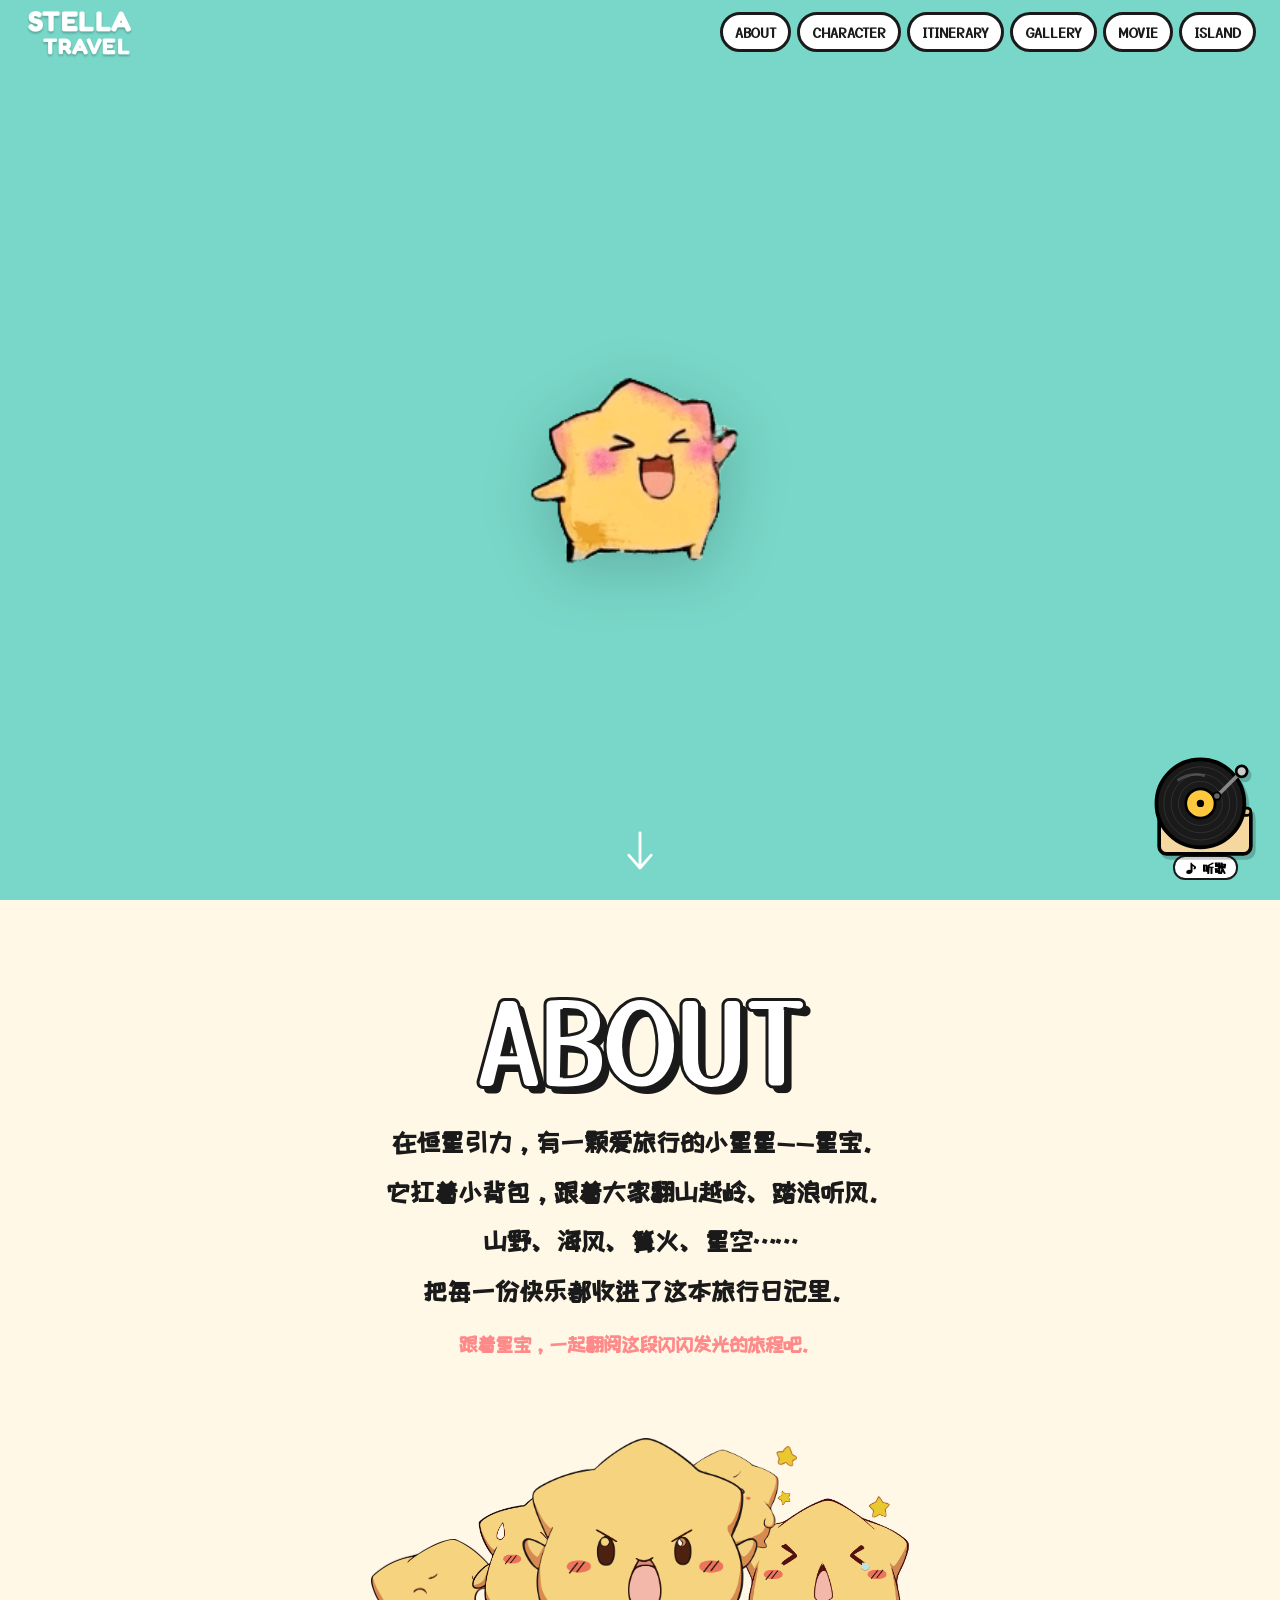
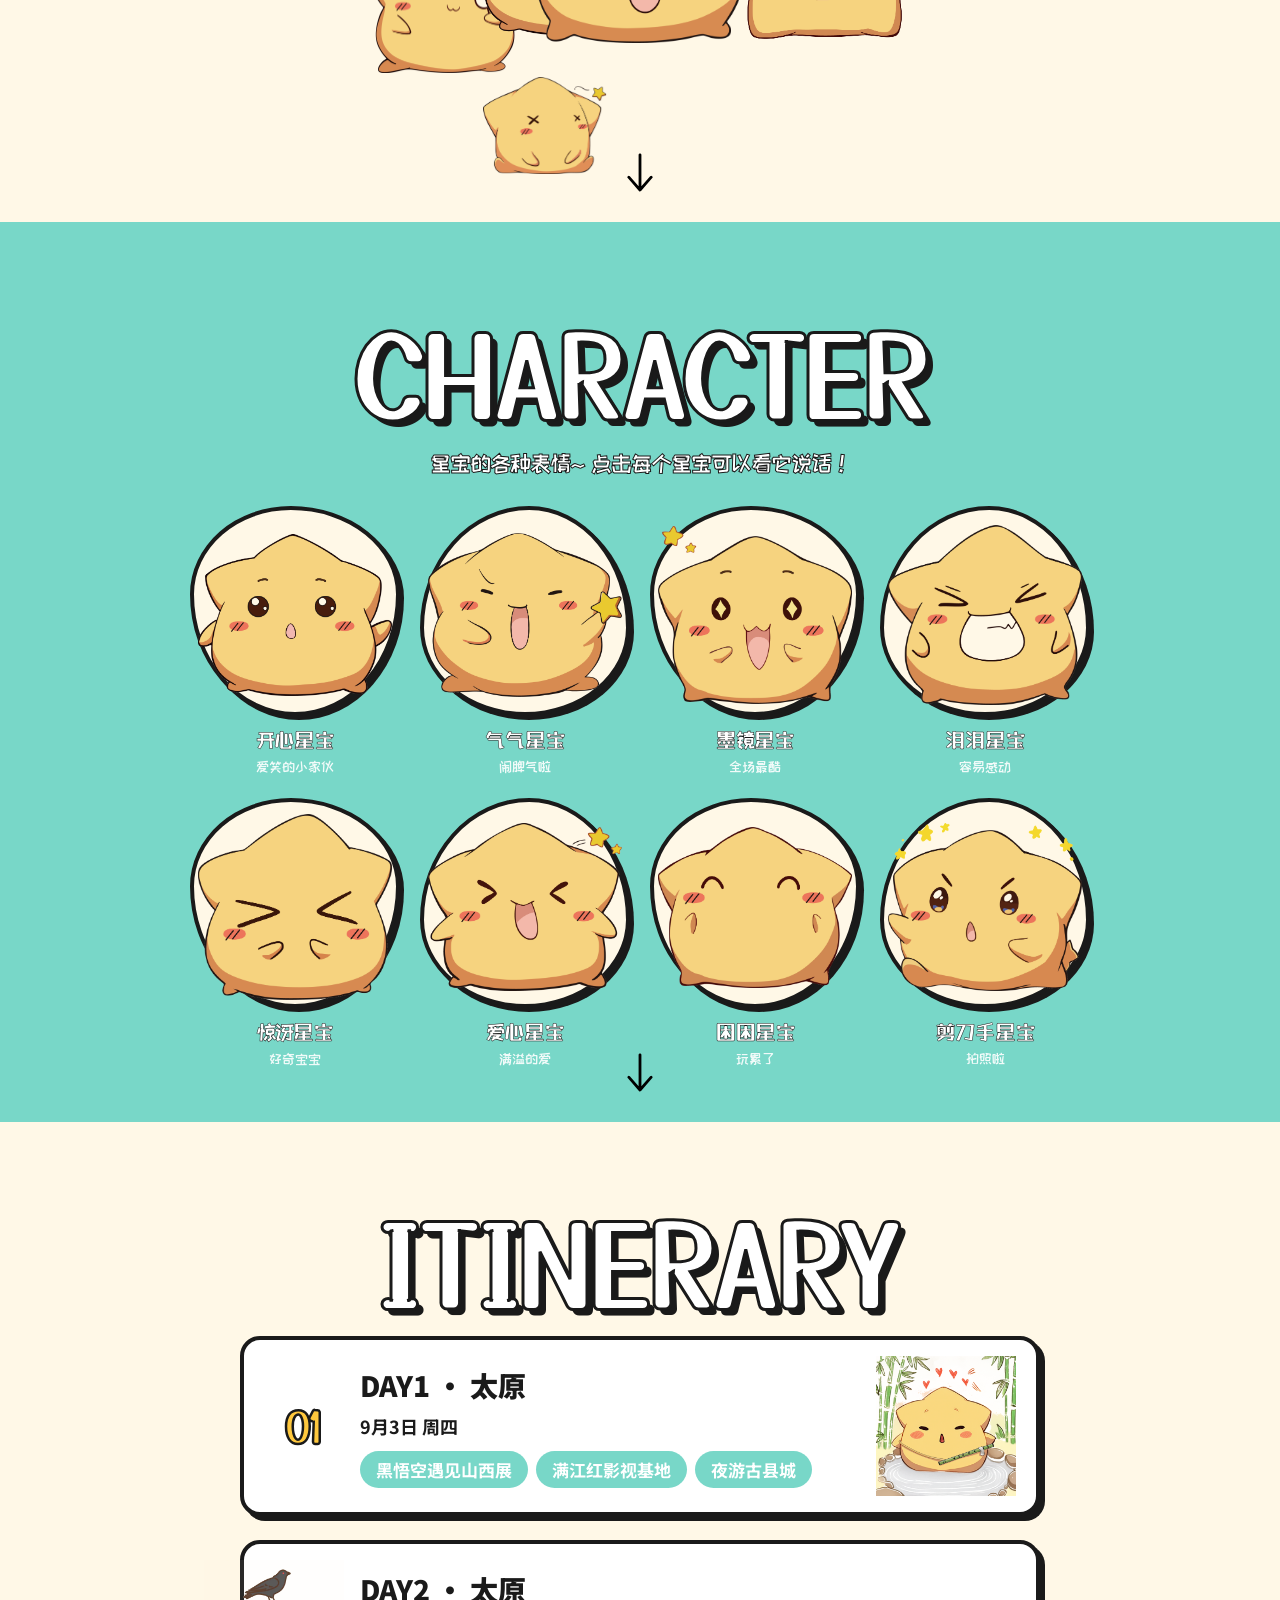
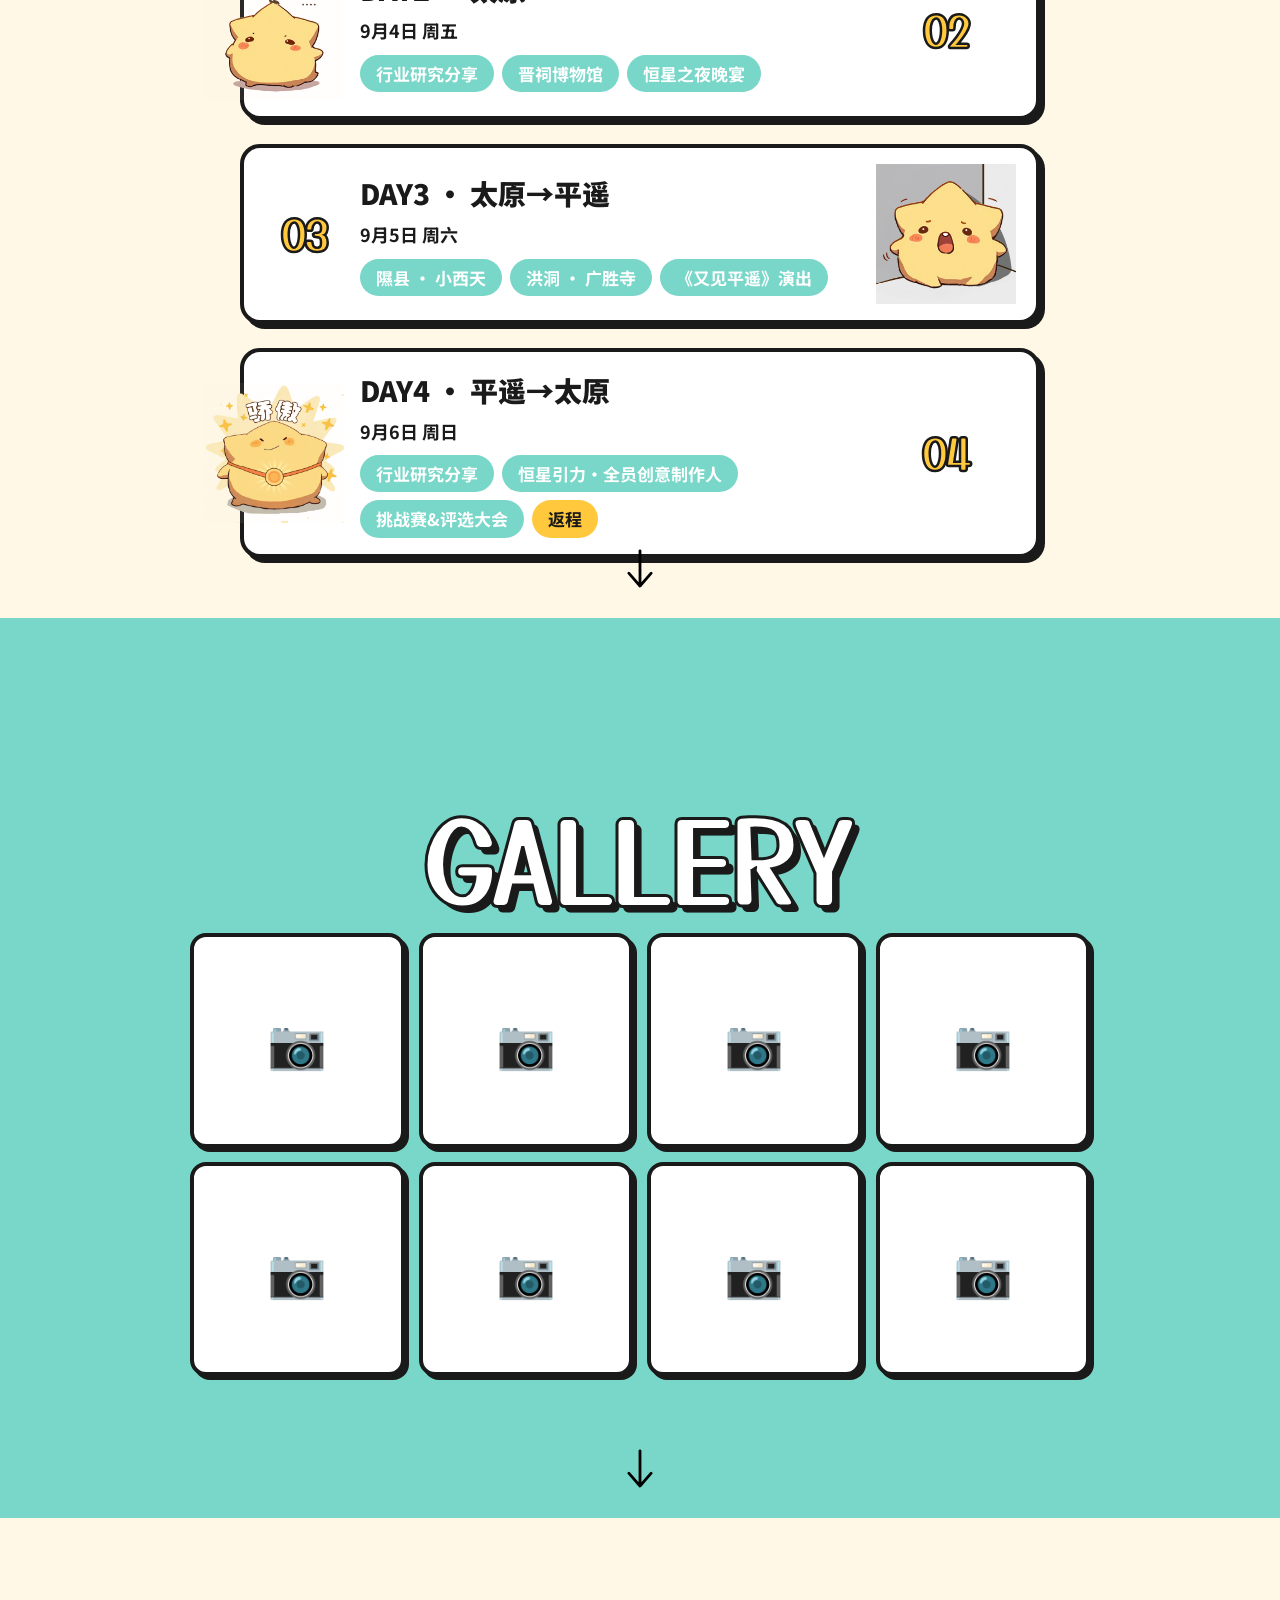
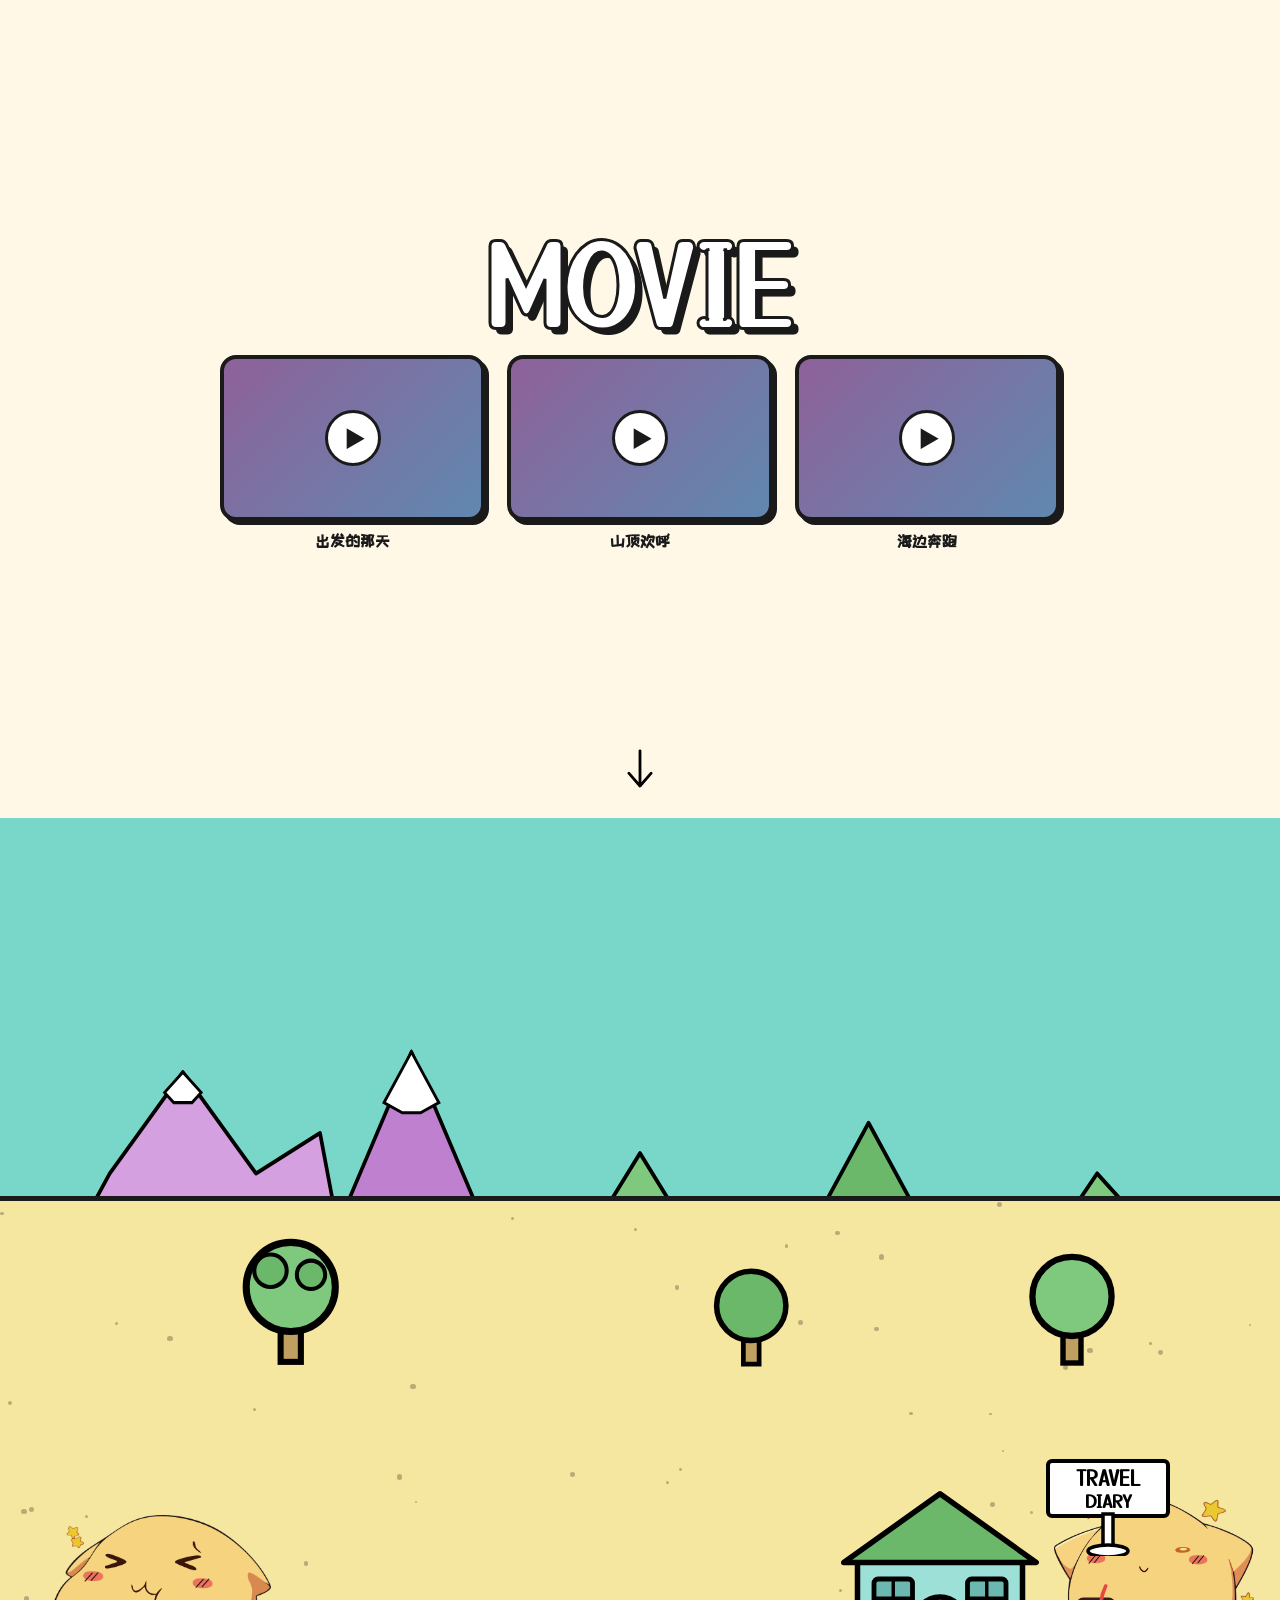
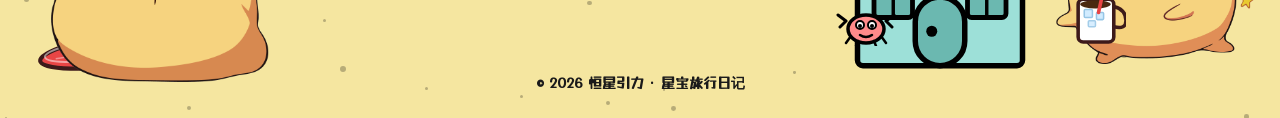
==== commit c5425863: "首页移除散落星宝表情，仅保留跳舞动画封面" ====
--- a/index.html
+++ b/index.html
@@ -82,18 +82,10 @@
     <source src="最后一页/audio/恒星向前冲.m4a" type="audio/mp4" />
   </audio>
 
-  <!-- ============ 1. HERO 首页：星宝跳舞封面 + 星宝们散落 ============ -->
+  <!-- ============ 1. HERO 首页：星宝跳舞动画封面 ============ -->
   <section class="screen screen-hero" id="hero">
     <div class="scatter">
       <img class="hero-cover" src="星宝表情包/transparent/hero/星宝动画.apng" alt="星宝跳舞" />
-      <div class="sc sc-1"><img src="星宝表情包/transparent/hero/资源 1.png" alt="星宝" class="bao"/></div>
-      <div class="sc sc-2"><img src="星宝表情包/transparent/hero/资源 2.png" alt="星宝" class="bao"/></div>
-      <div class="sc sc-3"><img src="星宝表情包/transparent/hero/资源 3.png" alt="星宝" class="bao"/></div>
-      <div class="sc sc-4"><img src="星宝表情包/transparent/hero/资源 4.png" alt="星宝" class="bao"/></div>
-      <div class="sc sc-5"><img src="星宝表情包/transparent/hero/资源 5.png" alt="星宝" class="bao"/></div>
-      <div class="sc sc-6"><img src="星宝表情包/transparent/hero/资源 6.png" alt="星宝" class="bao"/></div>
-      <div class="sc sc-7"><img src="星宝表情包/transparent/hero/资源 7.png" alt="星宝" class="bao"/></div>
-      <div class="sc sc-8"><img src="星宝表情包/transparent/hero/资源 8.png" alt="星宝" class="bao"/></div>
     </div>
     <a href="#about" class="down-arrow" aria-label="next">
       <svg viewBox="0 0 40 60" fill="none" stroke="#fff" stroke-width="3.5" stroke-linecap="round" stroke-linejoin="round"><path d="M20 6 L20 48 M6 34 L20 50 L34 34"/></svg>
--- a/css/style.css
+++ b/css/style.css
@@ -182,23 +182,6 @@
   z-index:2;
   pointer-events:none;
   filter:drop-shadow(0 14px 30px rgba(0,0,0,0.18));
-}
-.sc{
-  position:absolute;
-  animation:float 3s ease-in-out infinite;
-}
-.sc .bao{ width:100%; height:100%; object-fit:contain; }
-.sc-1{ width:18%; top:20%; left:2%; animation-delay:0s; }
-.sc-2{ width:22%; top:5%; left:38%; animation-delay:.4s; }
-.sc-3{ width:17%; top:12%; right:3%; animation-delay:.8s; }
-.sc-4{ width:16%; bottom:8%; left:8%; animation-delay:.2s; }
-.sc-5{ width:20%; bottom:5%; left:38%; animation-delay:.6s; }
-.sc-6{ width:17%; bottom:10%; right:8%; animation-delay:1s; }
-.sc-7{ width:14%; top:42%; left:42%; animation-delay:.3s; }
-.sc-8{ width:16%; top:35%; right:18%; animation-delay:.7s; }
-@keyframes float{
-  0%,100%{ transform:translateY(0) rotate(-2deg); }
-  50%{ transform:translateY(-12px) rotate(2deg); }
 }
 
 /* ========== ABOUT ========== */
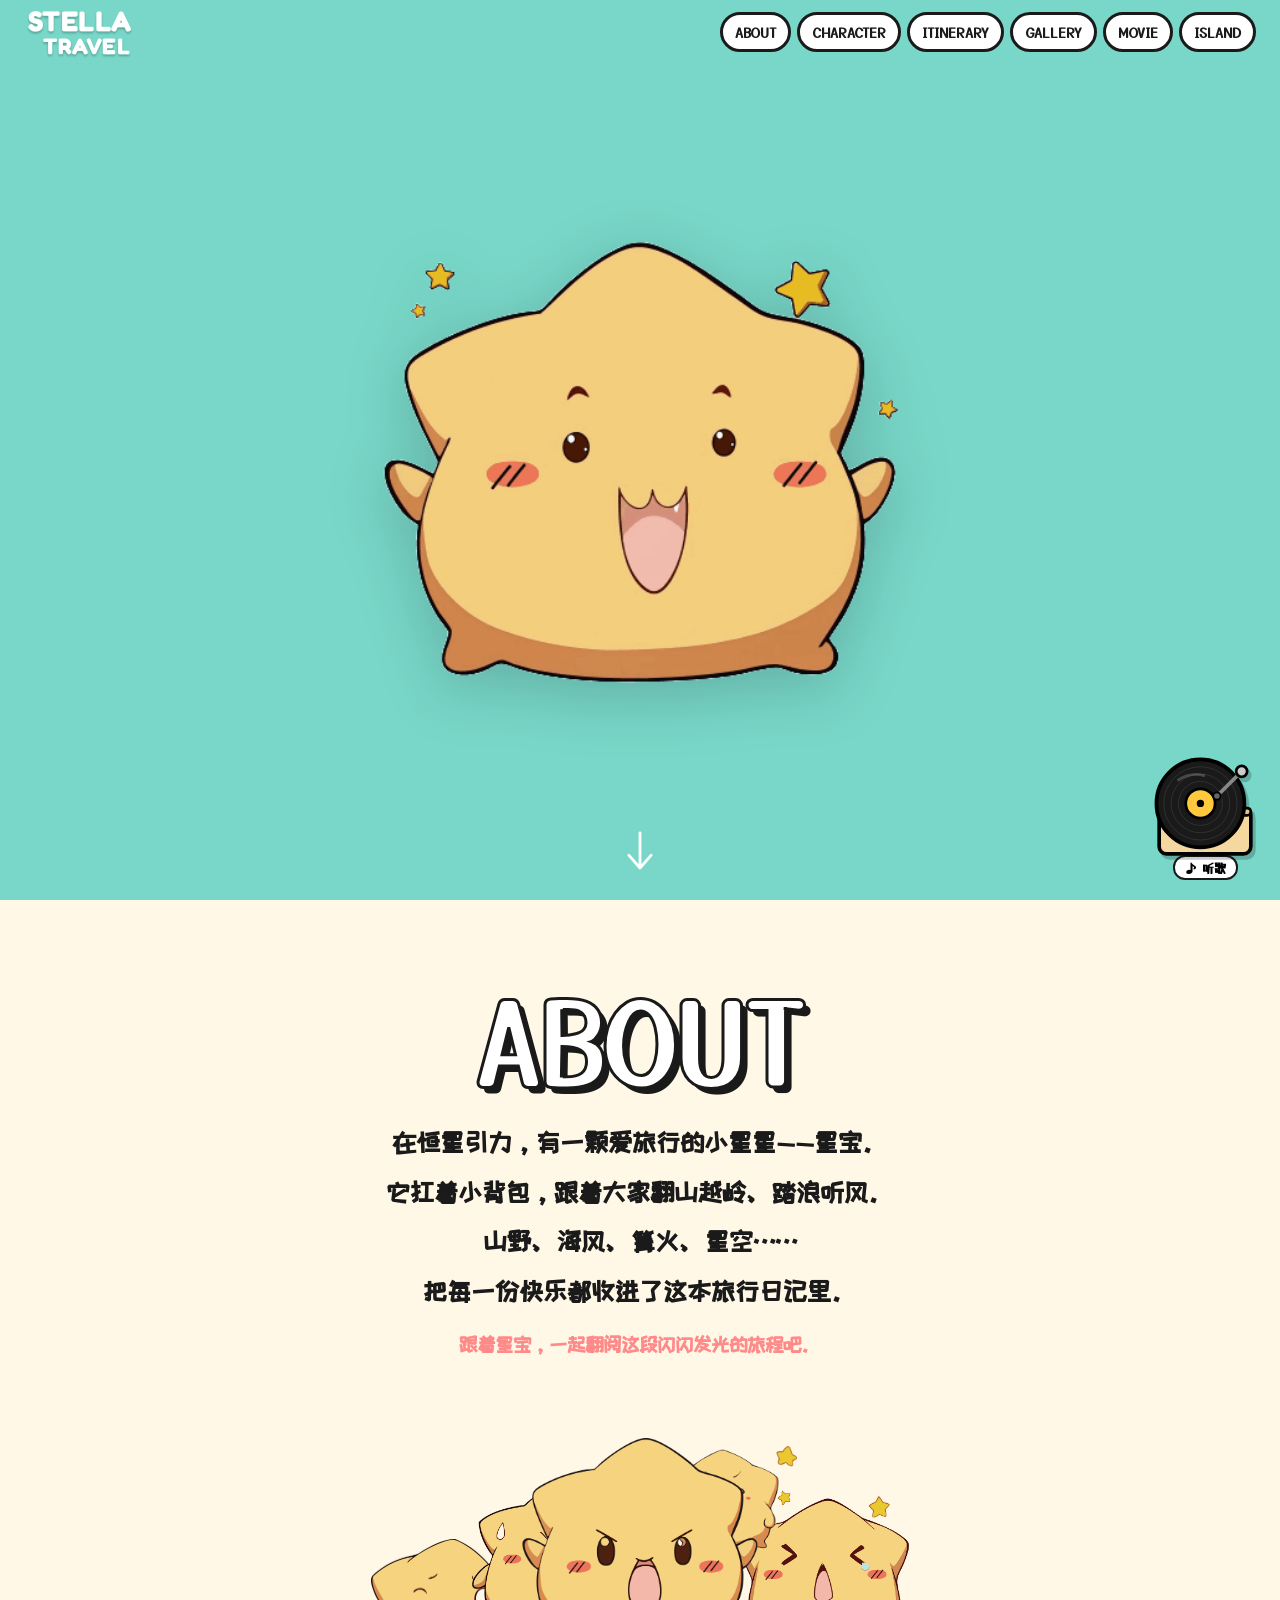
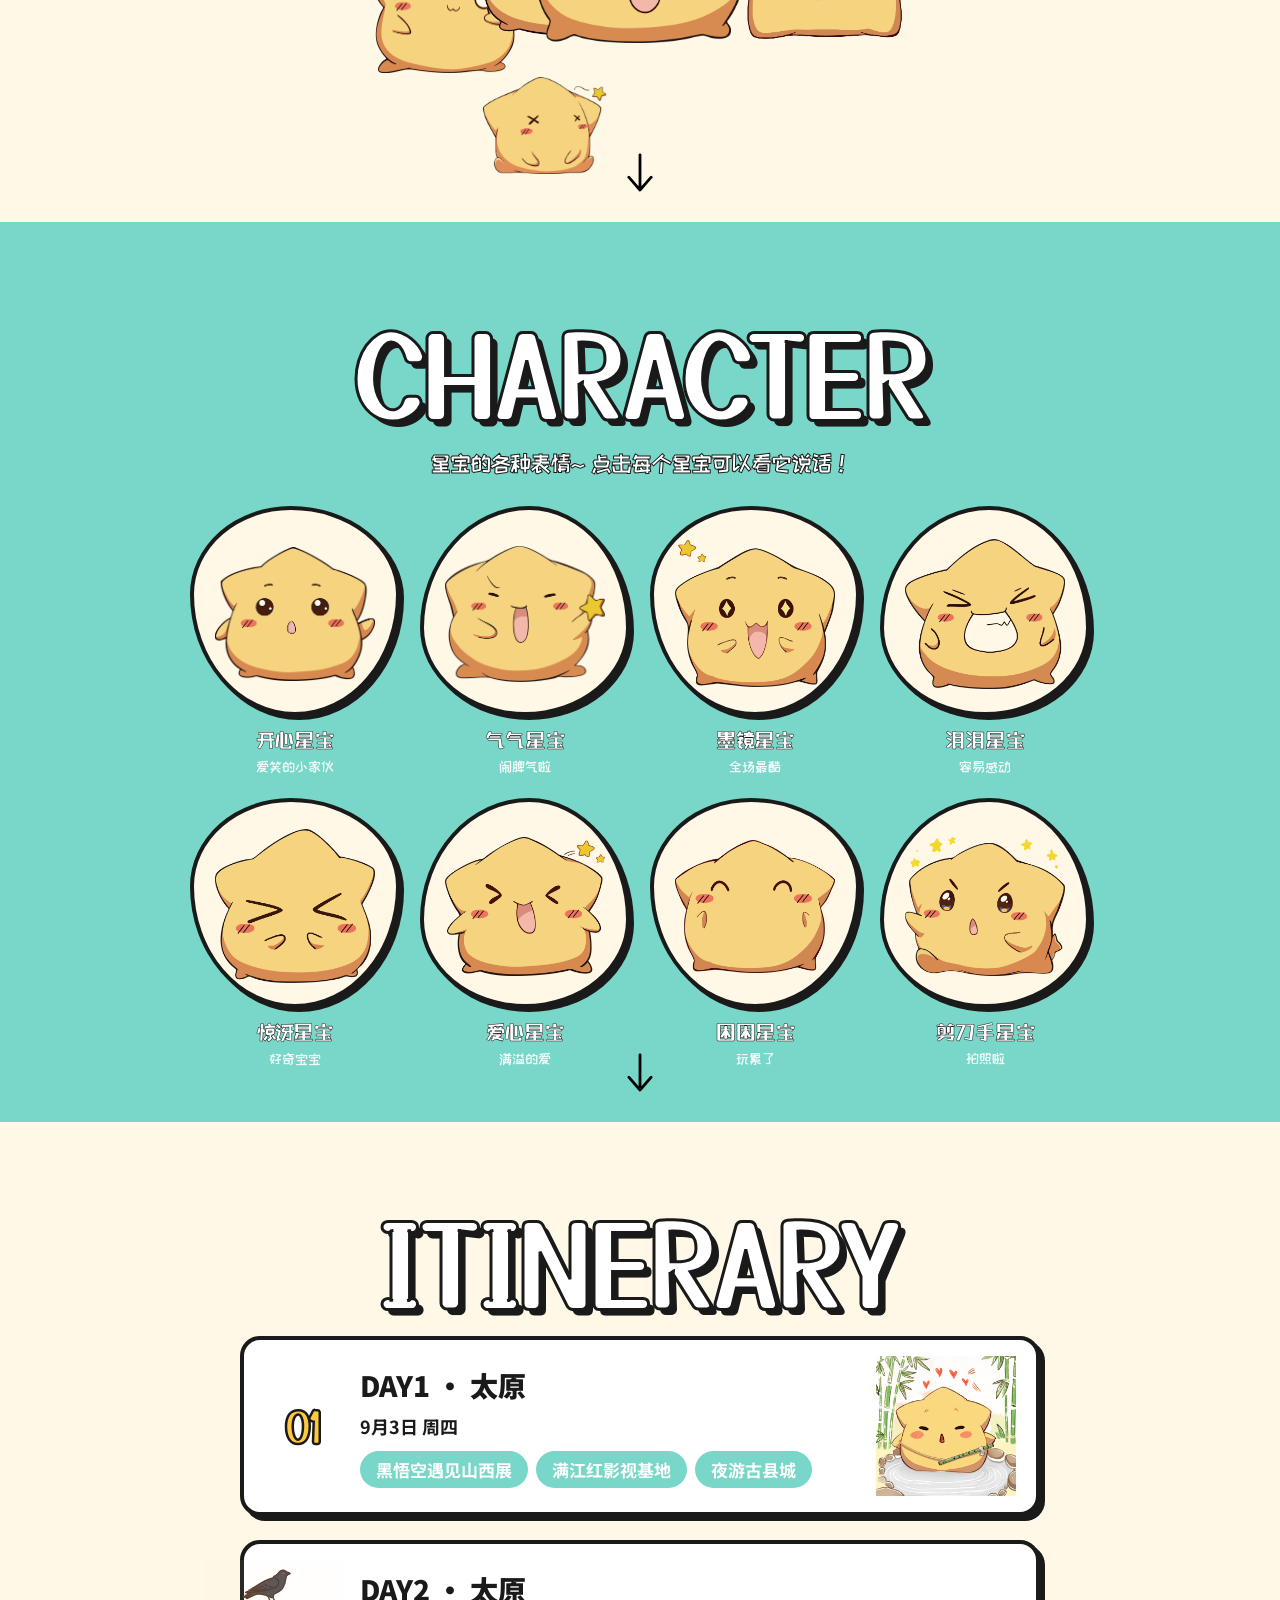
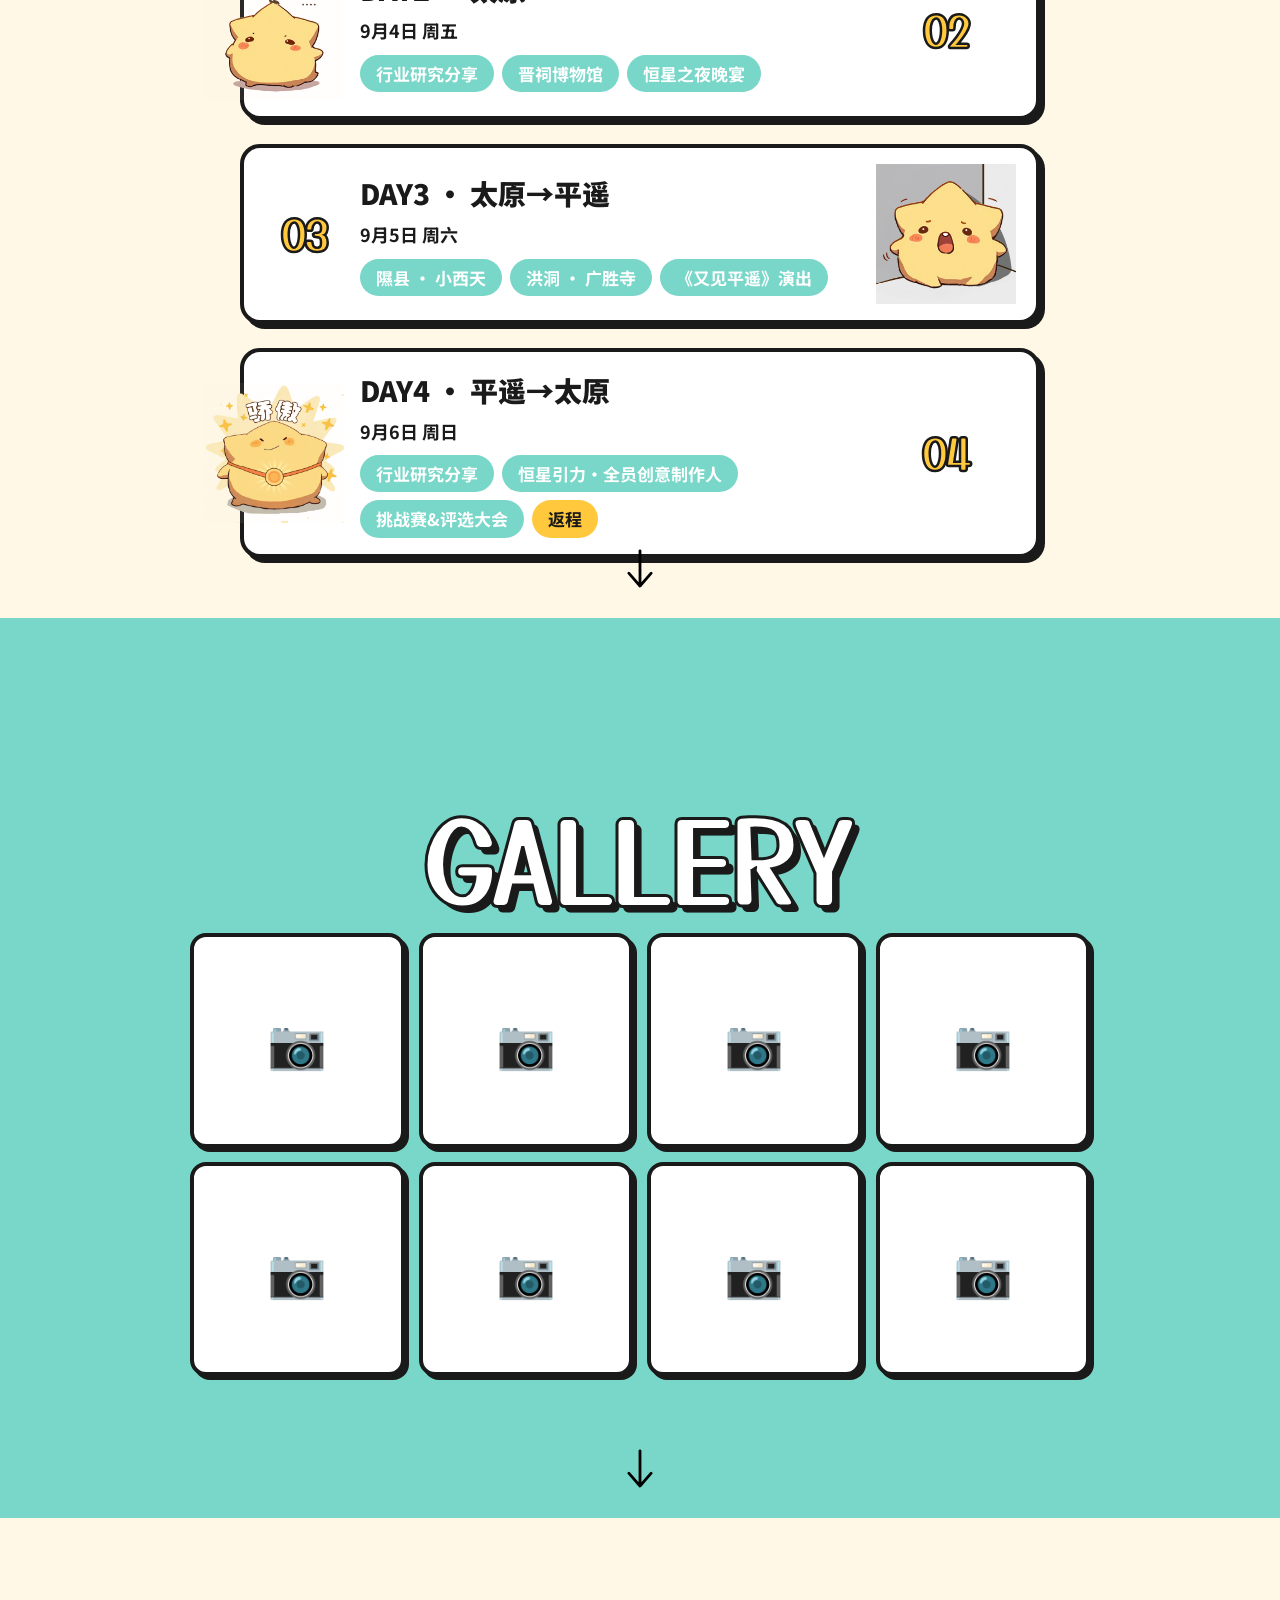
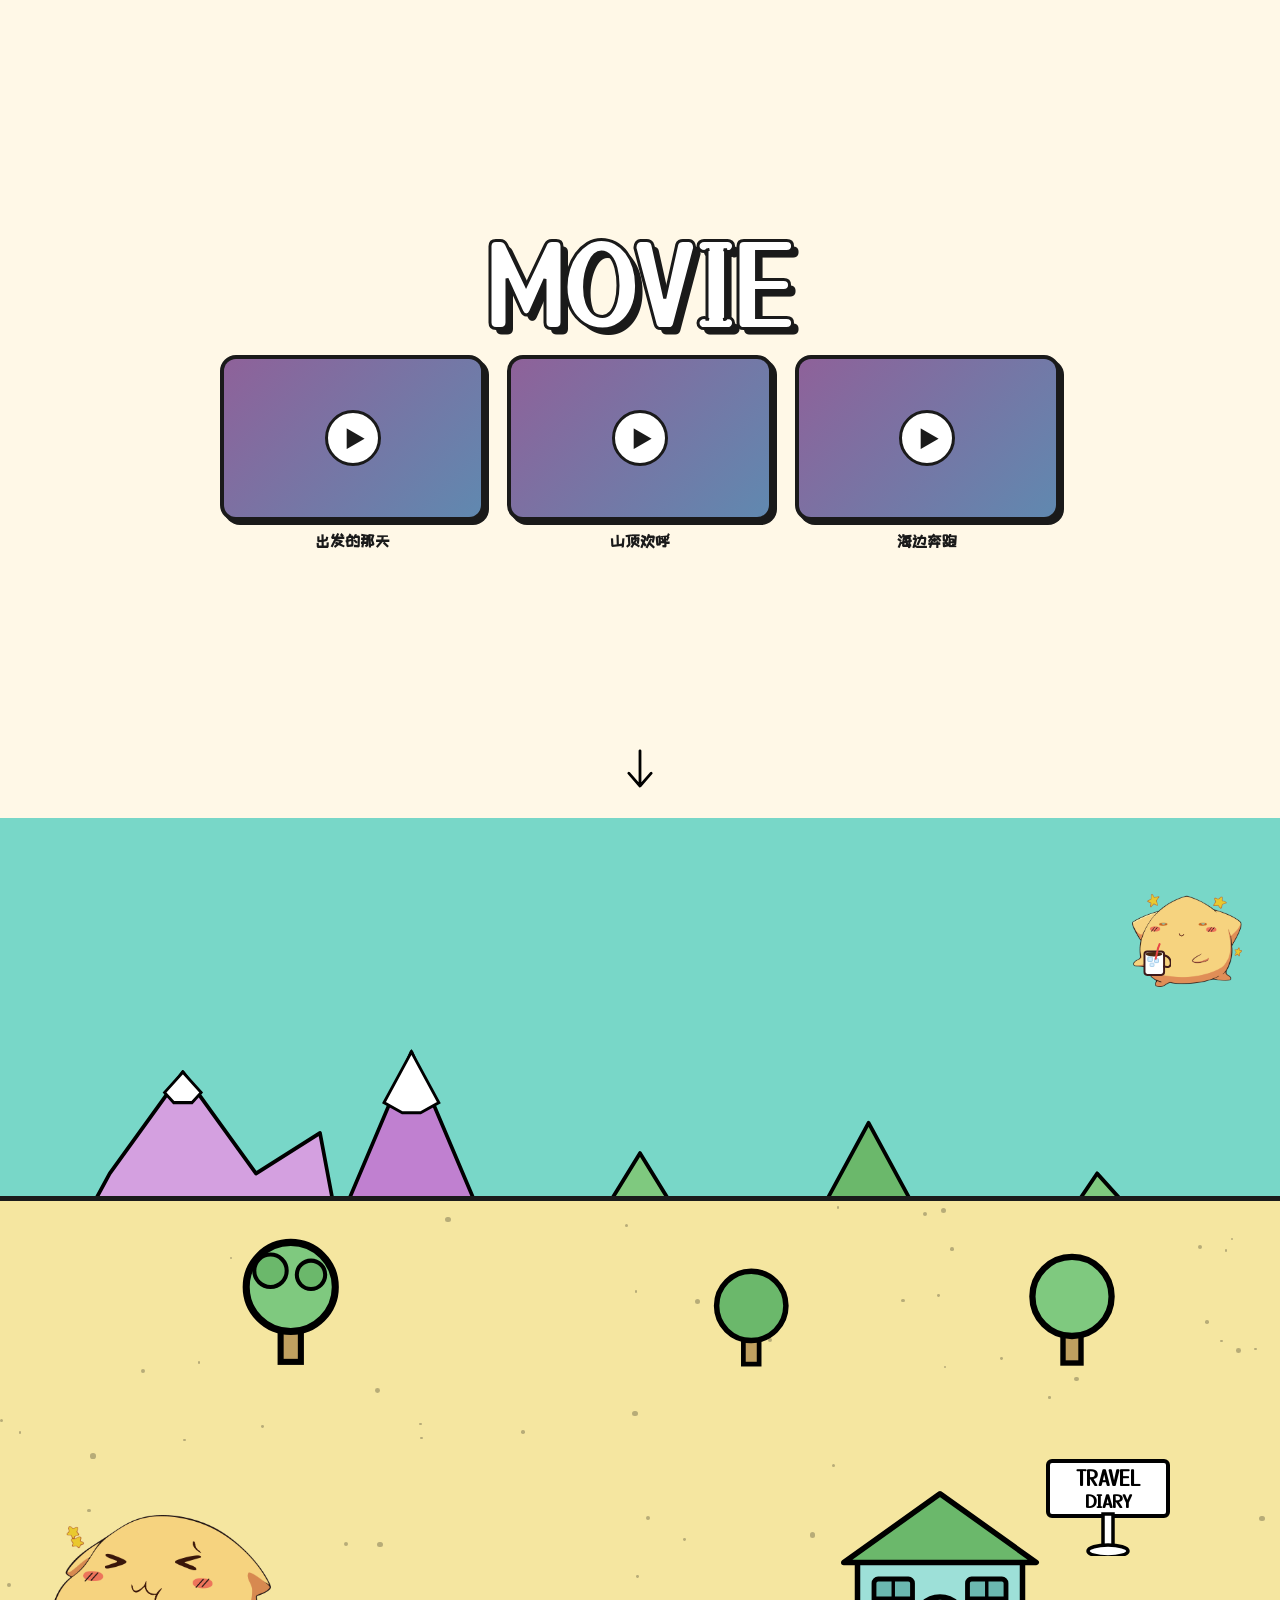
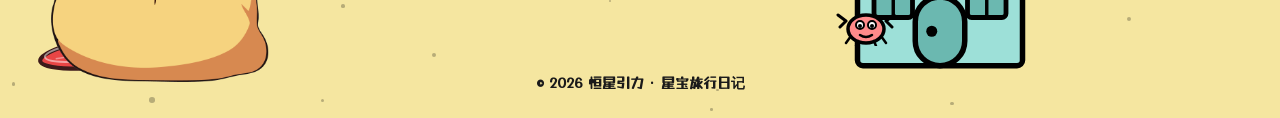
==== commit 5b595ba8: "首页星宝改为触碰触发：hover 播放动画+可爱音效，默认静止" ====
--- a/index.html
+++ b/index.html
@@ -85,7 +85,7 @@
   <!-- ============ 1. HERO 首页：星宝跳舞动画封面 ============ -->
   <section class="screen screen-hero" id="hero">
     <div class="scatter">
-      <img class="hero-cover" src="星宝表情包/transparent/hero/星宝动画.apng" alt="星宝跳舞" />
+      <img class="hero-cover" id="heroCover" src="星宝表情包/transparent/hero/星宝静态.png" data-anim="星宝表情包/transparent/hero/星宝动画.apng" alt="星宝跳舞" />
     </div>
     <a href="#about" class="down-arrow" aria-label="next">
       <svg viewBox="0 0 40 60" fill="none" stroke="#fff" stroke-width="3.5" stroke-linecap="round" stroke-linejoin="round"><path d="M20 6 L20 48 M6 34 L20 50 L34 34"/></svg>
--- a/css/style.css
+++ b/css/style.css
@@ -173,15 +173,26 @@
   width:100%; max-width:900px;
   height:min(70vh, 560px);
 }
-/* 星宝跳舞动画封面（APNG 透明背景，透出薄荷绿主色） */
+/* 星宝跳舞动画封面（默认静止，鼠标触碰才播放动画+音效） */
 .hero-cover{
   position:absolute;
   top:50%; left:50%;
   transform:translate(-50%, -52%);
-  width:min(56vh, 440px);
+  width:min(72vh, 580px);
   z-index:2;
-  pointer-events:none;
+  cursor:pointer;
+  transition:filter .3s;
   filter:drop-shadow(0 14px 30px rgba(0,0,0,0.18));
+}
+.hero-cover.playing{
+  filter:drop-shadow(0 18px 36px rgba(0,0,0,0.28));
+  animation:heroWiggle .45s ease-in-out;
+}
+@keyframes heroWiggle{
+  0%{ transform:translate(-50%, -52%) scale(1); }
+  35%{ transform:translate(-50%, -52%) scale(1.06) rotate(-2deg); }
+  70%{ transform:translate(-50%, -52%) scale(1.02) rotate(1.5deg); }
+  100%{ transform:translate(-50%, -52%) scale(1); }
 }
 
 /* ========== ABOUT ========== */
@@ -306,10 +317,10 @@
 }
 .char-img{
   position:relative; z-index:1;
-  width:92%;
-  height:92%;
+  width:76%;
+  height:76%;
   object-fit:contain;
-  transform:translateY(4px);
+  transform:translateY(3px);
 }
 .char-item h3{
   font-family:"Yusei Magic","ZCOOL KuaiLe",sans-serif;
@@ -561,12 +572,12 @@
   z-index:5;
   animation:swimBob 3s ease-in-out infinite;
 }
-/* 咖啡星宝（右侧） */
+/* 咖啡星宝（右上角，避开顶部导航） */
 .island-coffee{
   position:absolute;
-  bottom:6%;
-  right:2%;
-  width:min(200px, 20vw);
+  top:calc(var(--nav-h) + 12px);
+  right:3%;
+  width:min(110px, 11vw);
   z-index:5;
   animation:loungerRock 3s ease-in-out infinite;
 }
@@ -679,7 +690,7 @@
   .vinyl-player{ width:80px; right:10px; bottom:10px; }
   .vinyl-svg{ width:80px; height:80px; }
   .vinyl-label{ font-size:10px; padding:1px 8px; }
-  .char-grid{ grid-template-columns:repeat(2, 1fr); gap:14px; }
+  .char-grid{ grid-template-columns:repeat(2, 1fr); gap:20px; }
   .diary-row{
     grid-template-columns:50px 1fr 90px;
     gap:10px;
